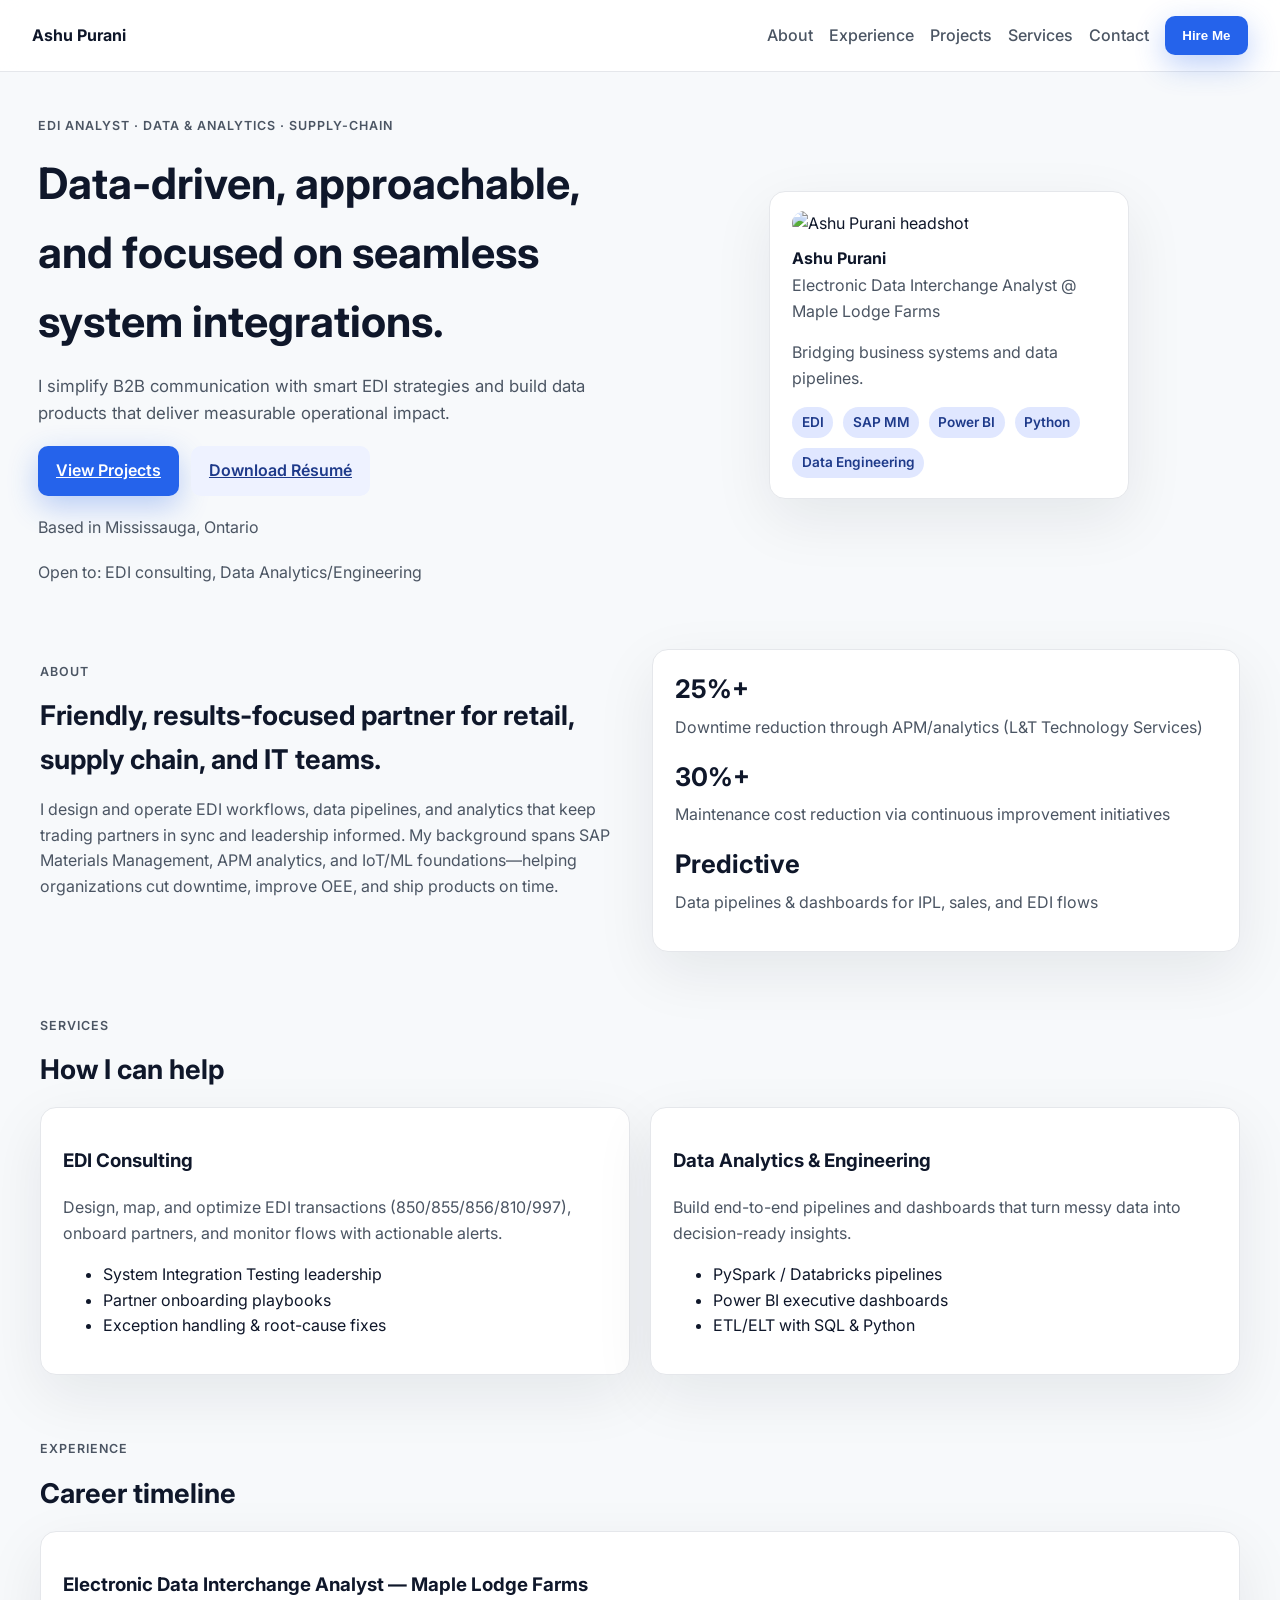
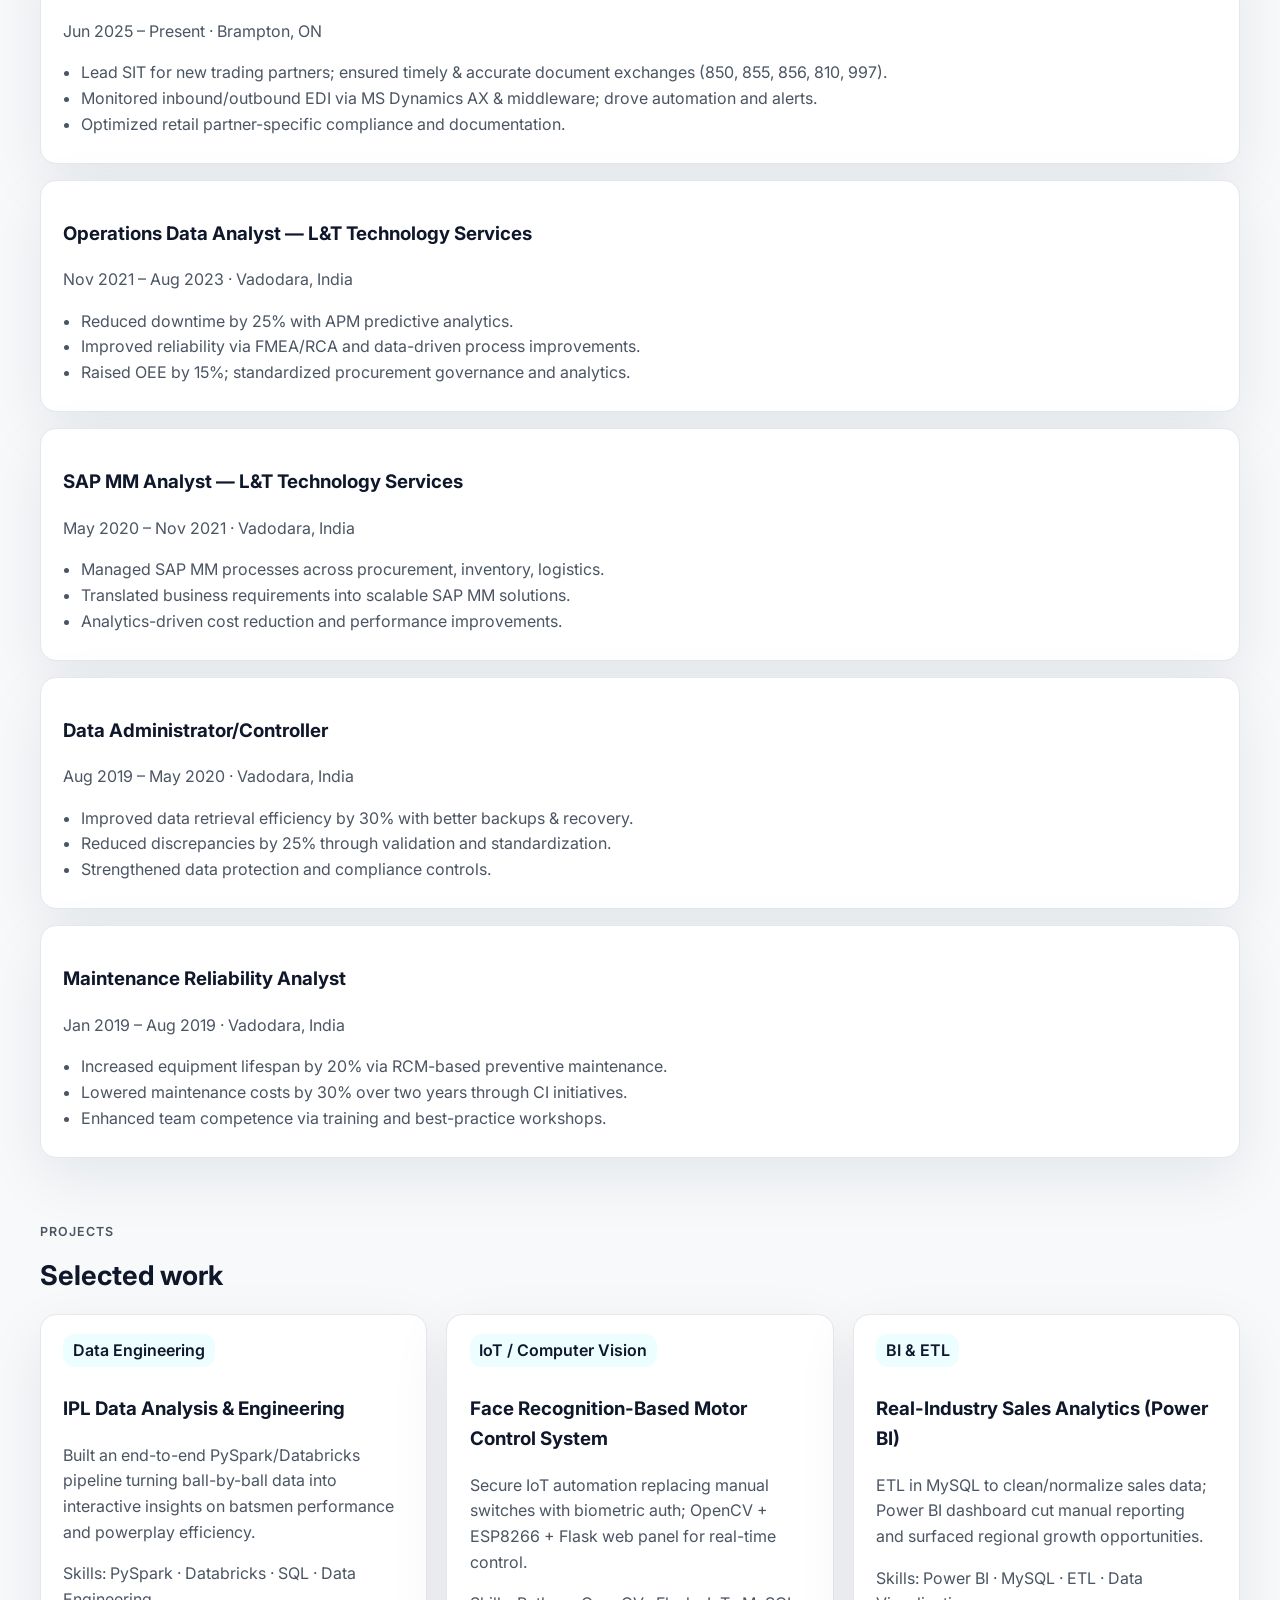
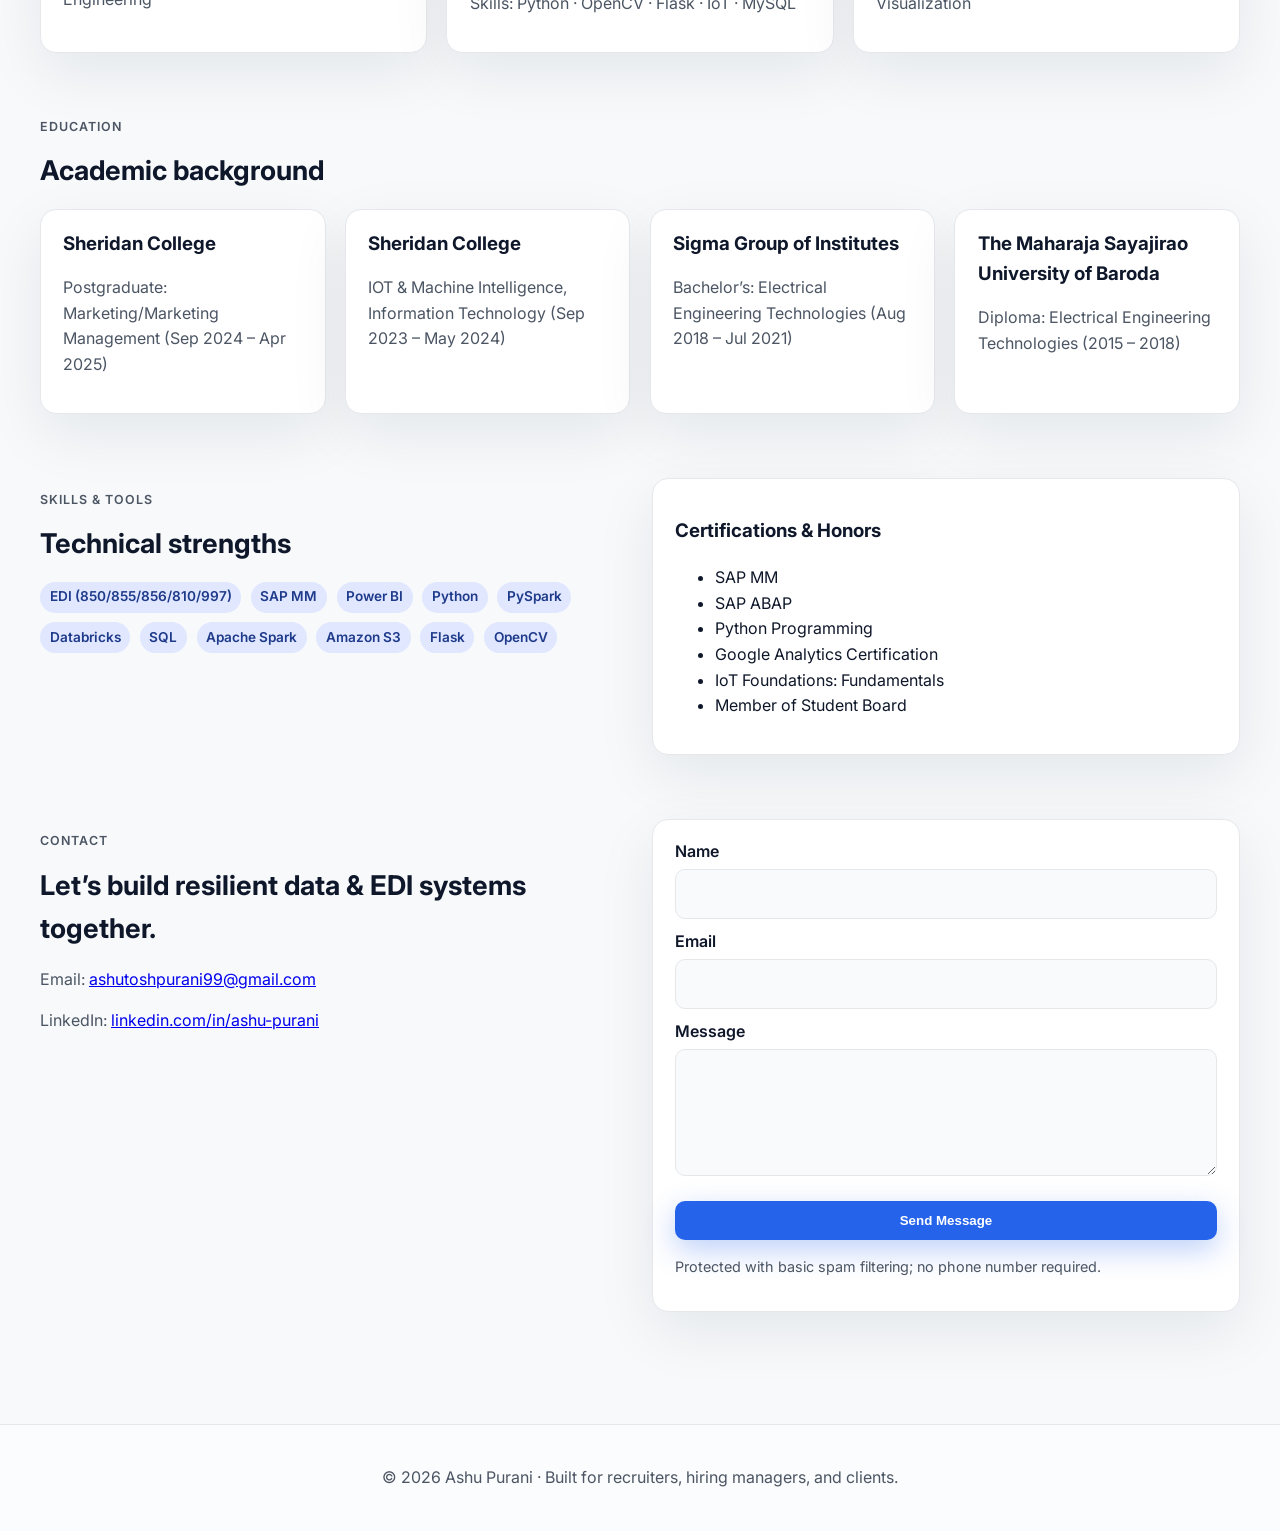
==== index.html @ 0756ccc9 "Add files via upload" ====
<!DOCTYPE html>
<html lang="en">
<head>
  <meta charset="UTF-8" />
  <meta name="viewport" content="width=device-width, initial-scale=1.0" />
  <title>Ashu Purani | EDI & Data Analytics Portfolio</title>
  <link rel="preconnect" href="https://fonts.googleapis.com">
  <link rel="preconnect" href="https://fonts.gstatic.com" crossorigin>
  <link href="https://fonts.googleapis.com/css2?family=Inter:wght@400;500;600;700&display=swap" rel="stylesheet">
  <link rel="stylesheet" href="styles.css" />
</head>
<body>
  <header class="nav">
    <div class="brand">Ashu Purani</div>
    <nav>
      <a href="#about">About</a>
      <a href="#experience">Experience</a>
      <a href="#projects">Projects</a>
      <a href="#services">Services</a>
      <a href="#contact">Contact</a>
      <button class="btn btn-primary" onclick="document.getElementById('contact').scrollIntoView({behavior:'smooth'})">Hire Me</button>
    </nav>
  </header>

  <main>
    <section class="hero">
      <div class="hero__text">
        <p class="eyebrow">EDI Analyst · Data & Analytics · Supply-Chain</p>
        <h1>Data-driven, approachable, and focused on seamless system integrations.</h1>
        <p class="lede">
          I simplify B2B communication with smart EDI strategies and build data products that deliver measurable operational impact.
        </p>
        <div class="cta-group">
          <a class="btn btn-primary" href="#projects">View Projects</a>
          <a class="btn btn-secondary" href="assets/resume.pdf" download>Download Résumé</a>
        </div>
        <div class="meta">
          <span>Based in Mississauga, Ontario</span>
          <span>Open to: EDI consulting, Data Analytics/Engineering</span>
        </div>
      </div>
      <div class="hero__visual">
        <div class="card">
          <img src="assets/headshot.jpg" alt="Ashu Purani headshot" class="headshot">
          <div class="card__body">
            <p class="name">Ashu Purani</p>
            <p class="role">Electronic Data Interchange Analyst @ Maple Lodge Farms</p>
            <p class="tagline">Bridging business systems and data pipelines.</p>
            <div class="chips">
              <span class="chip">EDI</span>
              <span class="chip">SAP MM</span>
              <span class="chip">Power BI</span>
              <span class="chip">Python</span>
              <span class="chip">Data Engineering</span>
            </div>
          </div>
        </div>
      </div>
    </section>

    <section id="about" class="section two-col">
      <div>
        <p class="eyebrow">About</p>
        <h2>Friendly, results-focused partner for retail, supply chain, and IT teams.</h2>
        <p>
          I design and operate EDI workflows, data pipelines, and analytics that keep trading partners in sync and leadership informed.
          My background spans SAP Materials Management, APM analytics, and IoT/ML foundations—helping organizations cut downtime,
          improve OEE, and ship products on time.
        </p>
      </div>
      <div class="card stats">
        <div>
          <h3>25%+</h3>
          <p>Downtime reduction through APM/analytics (L&T Technology Services)</p>
        </div>
        <div>
          <h3>30%+</h3>
          <p>Maintenance cost reduction via continuous improvement initiatives</p>
        </div>
        <div>
          <h3>Predictive</h3>
          <p>Data pipelines & dashboards for IPL, sales, and EDI flows</p>
        </div>
      </div>
    </section>

    <section id="services" class="section">
      <p class="eyebrow">Services</p>
      <h2>How I can help</h2>
      <div class="grid services">
        <div class="card">
          <h3>EDI Consulting</h3>
          <p>Design, map, and optimize EDI transactions (850/855/856/810/997), onboard partners, and monitor flows with actionable alerts.</p>
          <ul>
            <li>System Integration Testing leadership</li>
            <li>Partner onboarding playbooks</li>
            <li>Exception handling & root-cause fixes</li>
          </ul>
        </div>
        <div class="card">
          <h3>Data Analytics & Engineering</h3>
          <p>Build end-to-end pipelines and dashboards that turn messy data into decision-ready insights.</p>
          <ul>
            <li>PySpark / Databricks pipelines</li>
            <li>Power BI executive dashboards</li>
            <li>ETL/ELT with SQL & Python</li>
          </ul>
        </div>
      </div>
    </section>

    <section id="experience" class="section">
      <p class="eyebrow">Experience</p>
      <h2>Career timeline</h2>
      <div class="timeline">
        <article class="card">
          <h3>Electronic Data Interchange Analyst — Maple Lodge Farms</h3>
          <p class="meta">Jun 2025 – Present · Brampton, ON</p>
          <ul>
            <li>Lead SIT for new trading partners; ensured timely & accurate document exchanges (850, 855, 856, 810, 997).</li>
            <li>Monitored inbound/outbound EDI via MS Dynamics AX & middleware; drove automation and alerts.</li>
            <li>Optimized retail partner-specific compliance and documentation.</li>
          </ul>
        </article>
        <article class="card">
          <h3>Operations Data Analyst — L&T Technology Services</h3>
          <p class="meta">Nov 2021 – Aug 2023 · Vadodara, India</p>
          <ul>
            <li>Reduced downtime by 25% with APM predictive analytics.</li>
            <li>Improved reliability via FMEA/RCA and data-driven process improvements.</li>
            <li>Raised OEE by 15%; standardized procurement governance and analytics.</li>
          </ul>
        </article>
        <article class="card">
          <h3>SAP MM Analyst — L&T Technology Services</h3>
          <p class="meta">May 2020 – Nov 2021 · Vadodara, India</p>
          <ul>
            <li>Managed SAP MM processes across procurement, inventory, logistics.</li>
            <li>Translated business requirements into scalable SAP MM solutions.</li>
            <li>Analytics-driven cost reduction and performance improvements.</li>
          </ul>
        </article>
        <article class="card">
          <h3>Data Administrator/Controller</h3>
          <p class="meta">Aug 2019 – May 2020 · Vadodara, India</p>
          <ul>
            <li>Improved data retrieval efficiency by 30% with better backups & recovery.</li>
            <li>Reduced discrepancies by 25% through validation and standardization.</li>
            <li>Strengthened data protection and compliance controls.</li>
          </ul>
        </article>
        <article class="card">
          <h3>Maintenance Reliability Analyst</h3>
          <p class="meta">Jan 2019 – Aug 2019 · Vadodara, India</p>
          <ul>
            <li>Increased equipment lifespan by 20% via RCM-based preventive maintenance.</li>
            <li>Lowered maintenance costs by 30% over two years through CI initiatives.</li>
            <li>Enhanced team competence via training and best-practice workshops.</li>
          </ul>
        </article>
      </div>
    </section>

    <section id="projects" class="section">
      <p class="eyebrow">Projects</p>
      <h2>Selected work</h2>
      <div class="grid projects">
        <article class="card project">
          <div class="pill">Data Engineering</div>
          <h3>IPL Data Analysis & Engineering</h3>
          <p>Built an end-to-end PySpark/Databricks pipeline turning ball-by-ball data into interactive insights on batsmen performance and powerplay efficiency.</p>
          <p class="meta">Skills: PySpark · Databricks · SQL · Data Engineering</p>
        </article>
        <article class="card project">
          <div class="pill">IoT / Computer Vision</div>
          <h3>Face Recognition-Based Motor Control System</h3>
          <p>Secure IoT automation replacing manual switches with biometric auth; OpenCV + ESP8266 + Flask web panel for real-time control.</p>
          <p class="meta">Skills: Python · OpenCV · Flask · IoT · MySQL</p>
        </article>
        <article class="card project">
          <div class="pill">BI & ETL</div>
          <h3>Real-Industry Sales Analytics (Power BI)</h3>
          <p>ETL in MySQL to clean/normalize sales data; Power BI dashboard cut manual reporting and surfaced regional growth opportunities.</p>
          <p class="meta">Skills: Power BI · MySQL · ETL · Data Visualization</p>
        </article>
      </div>
    </section>

    <section id="education" class="section">
      <p class="eyebrow">Education</p>
      <h2>Academic background</h2>
      <div class="grid education">
        <div class="card">
          <h3>Sheridan College</h3>
          <p>Postgraduate: Marketing/Marketing Management (Sep 2024 – Apr 2025)</p>
        </div>
        <div class="card">
          <h3>Sheridan College</h3>
          <p>IOT & Machine Intelligence, Information Technology (Sep 2023 – May 2024)</p>
        </div>
        <div class="card">
          <h3>Sigma Group of Institutes</h3>
          <p>Bachelor’s: Electrical Engineering Technologies (Aug 2018 – Jul 2021)</p>
        </div>
        <div class="card">
          <h3>The Maharaja Sayajirao University of Baroda</h3>
          <p>Diploma: Electrical Engineering Technologies (2015 – 2018)</p>
        </div>
      </div>
    </section>

    <section id="skills" class="section two-col">
      <div>
        <p class="eyebrow">Skills & Tools</p>
        <h2>Technical strengths</h2>
        <div class="chip-list">
          <span class="chip">EDI (850/855/856/810/997)</span>
          <span class="chip">SAP MM</span>
          <span class="chip">Power BI</span>
          <span class="chip">Python</span>
          <span class="chip">PySpark</span>
          <span class="chip">Databricks</span>
          <span class="chip">SQL</span>
          <span class="chip">Apache Spark</span>
          <span class="chip">Amazon S3</span>
          <span class="chip">Flask</span>
          <span class="chip">OpenCV</span>
        </div>
      </div>
      <div class="card">
        <h3>Certifications & Honors</h3>
        <ul class="tight">
          <li>SAP MM</li>
          <li>SAP ABAP</li>
          <li>Python Programming</li>
          <li>Google Analytics Certification</li>
          <li>IoT Foundations: Fundamentals</li>
          <li>Member of Student Board</li>
        </ul>
      </div>
    </section>

    <section id="contact" class="section contact">
      <div>
        <p class="eyebrow">Contact</p>
        <h2>Let’s build resilient data & EDI systems together.</h2>
        <p>Email: <a href="mailto:ashutoshpurani99@gmail.com">ashutoshpurani99@gmail.com</a></p>
        <p>LinkedIn: <a href="https://www.linkedin.com/in/ashu-purani" target="_blank" rel="noreferrer">linkedin.com/in/ashu-purani</a></p>
      </div>
      <form action="https://formspree.io/f/mwkgbbll" method="POST" class="card form">
        <label>Name<input type="text" name="name" required></label>
        <label>Email<input type="email" name="email" required></label>
        <label>Message<textarea name="message" rows="4" required></textarea></label>
        <button type="submit" class="btn btn-primary">Send Message</button>
        <p class="small">Protected with basic spam filtering; no phone number required.</p>
      </form>
    </section>
  </main>

  <footer class="footer">
    <p>© <span id="year"></span> Ashu Purani · Built for recruiters, hiring managers, and clients.</p>
  </footer>

  <script src="script.js"></script>
</body>
</html>
---- styles.css ----
:root {
  --bg: #f7f9fb;
  --surface: #ffffff;
  --text: #0f172a;
  --muted: #4b5563;
  --primary: #2563eb;
  --primary-soft: #e0e7ff;
  --border: #e5e7eb;
  --shadow: 0 20px 60px rgba(15, 23, 42, 0.08);
}

* { box-sizing: border-box; }
body {
  margin: 0;
  font-family: 'Inter', system-ui, -apple-system, sans-serif;
  color: var(--text);
  background: var(--bg);
  line-height: 1.6;
}

.nav {
  position: sticky; top: 0; z-index: 10;
  display: flex; justify-content: space-between; align-items: center;
  padding: 1rem 2rem; background: rgba(255,255,255,0.9);
  backdrop-filter: blur(12px); border-bottom: 1px solid var(--border);
}
.nav nav { display: flex; align-items: center; gap: 1rem; }
.nav a { text-decoration: none; color: var(--muted); font-weight: 500; }
.brand { font-weight: 700; }

main { padding: 2rem clamp(1rem, 3vw, 3rem) 3rem; }

.section { margin: 4rem auto; max-width: 1200px; }
.hero { display: grid; gap: 2rem; grid-template-columns: repeat(auto-fit, minmax(300px, 1fr)); align-items: center; }
.hero__text h1 { font-size: clamp(1.8rem, 4vw, 2.7rem); margin: 0.3rem 0 1rem; }
.lede { max-width: 680px; font-size: 1.05rem; color: var(--muted); }
.eyebrow { text-transform: uppercase; letter-spacing: 0.08em; font-size: 0.78rem; color: var(--muted); font-weight: 600; }
.meta { display: flex; gap: 1.2rem; flex-wrap: wrap; color: var(--muted); }
.cta-group { display: flex; gap: 0.8rem; margin: 1.2rem 0; flex-wrap: wrap; }

.hero__visual .card { max-width: 360px; margin: 0 auto; }

.section h2 { margin: 0.2rem 0 1rem; font-size: 1.7rem; }
.section p { color: var(--muted); }

.two-col { display: grid; gap: 1.5rem; grid-template-columns: repeat(auto-fit, minmax(280px, 1fr)); align-items: start; }

.grid { display: grid; gap: 1.2rem; grid-template-columns: repeat(auto-fit, minmax(260px, 1fr)); }

.card {
  background: var(--surface);
  border: 1px solid var(--border);
  border-radius: 16px;
  padding: 1.2rem 1.4rem;
  box-shadow: var(--shadow);
}

.card.stats h3 { margin: 0; font-size: 1.6rem; }
.card.stats p { margin-top: 0.3rem; }

.card__body { margin-top: 0.6rem; }
.headshot { width: 100%; border-radius: 14px; object-fit: cover; }
.name { font-weight: 700; margin: 0.4rem 0 0; }
.role { margin: 0.1rem 0; color: var(--muted); }
.tagline { color: var(--muted); }

.chips, .chip-list { display: flex; flex-wrap: wrap; gap: 0.6rem; margin-top: 0.6rem; }
.chip {
  background: var(--primary-soft);
  color: #1e3a8a;
  padding: 0.28rem 0.6rem;
  border-radius: 999px;
  font-size: 0.85rem;
  font-weight: 600;
}

.btn {
  border: none;
  border-radius: 10px;
  padding: 0.75rem 1.1rem;
  font-weight: 600;
  cursor: pointer;
  transition: transform 0.12s ease, box-shadow 0.12s ease;
}
.btn:hover { transform: translateY(-1px); }
.btn-primary { background: var(--primary); color: #fff; box-shadow: 0 10px 30px rgba(37,99,235,0.3); }
.btn-secondary { background: #eef2ff; color: #1e3a8a; }

.timeline { display: grid; gap: 1rem; }
.timeline .card ul { padding-left: 1.1rem; margin: 0.6rem 0 0.4rem; color: var(--muted); }

.projects .project .pill,
.services .pill {
  display: inline-block;
  background: #ecfeff;
  color: #0f172a;
  padding: 0.25rem 0.6rem;
  border-radius: 12px;
  font-weight: 600;
  margin-bottom: 0.5rem;
}

.education .card h3 { margin: 0 0 0.2rem; }

.contact { display: grid; gap: 1.5rem; grid-template-columns: repeat(auto-fit, minmax(280px, 1fr)); align-items: start; }
.form label { display: block; font-weight: 600; color: var(--text); margin-bottom: 0.6rem; }
.form input, .form textarea {
  width: 100%; padding: 0.7rem 0.8rem; margin-top: 0.3rem;
  border: 1px solid var(--border); border-radius: 10px; font: inherit; background: #f8fafc;
}
.form button { width: 100%; margin-top: 0.5rem; }
.small { color: var(--muted); font-size: 0.9rem; }

.footer {
  text-align: center; padding: 1.5rem; color: var(--muted);
  border-top: 1px solid var(--border); background: rgba(255,255,255,0.6);
}

@media (max-width: 720px) {
  .nav { flex-wrap: wrap; gap: 0.6rem; }
  .nav nav { width: 100%; justify-content: space-between; flex-wrap: wrap; }
}
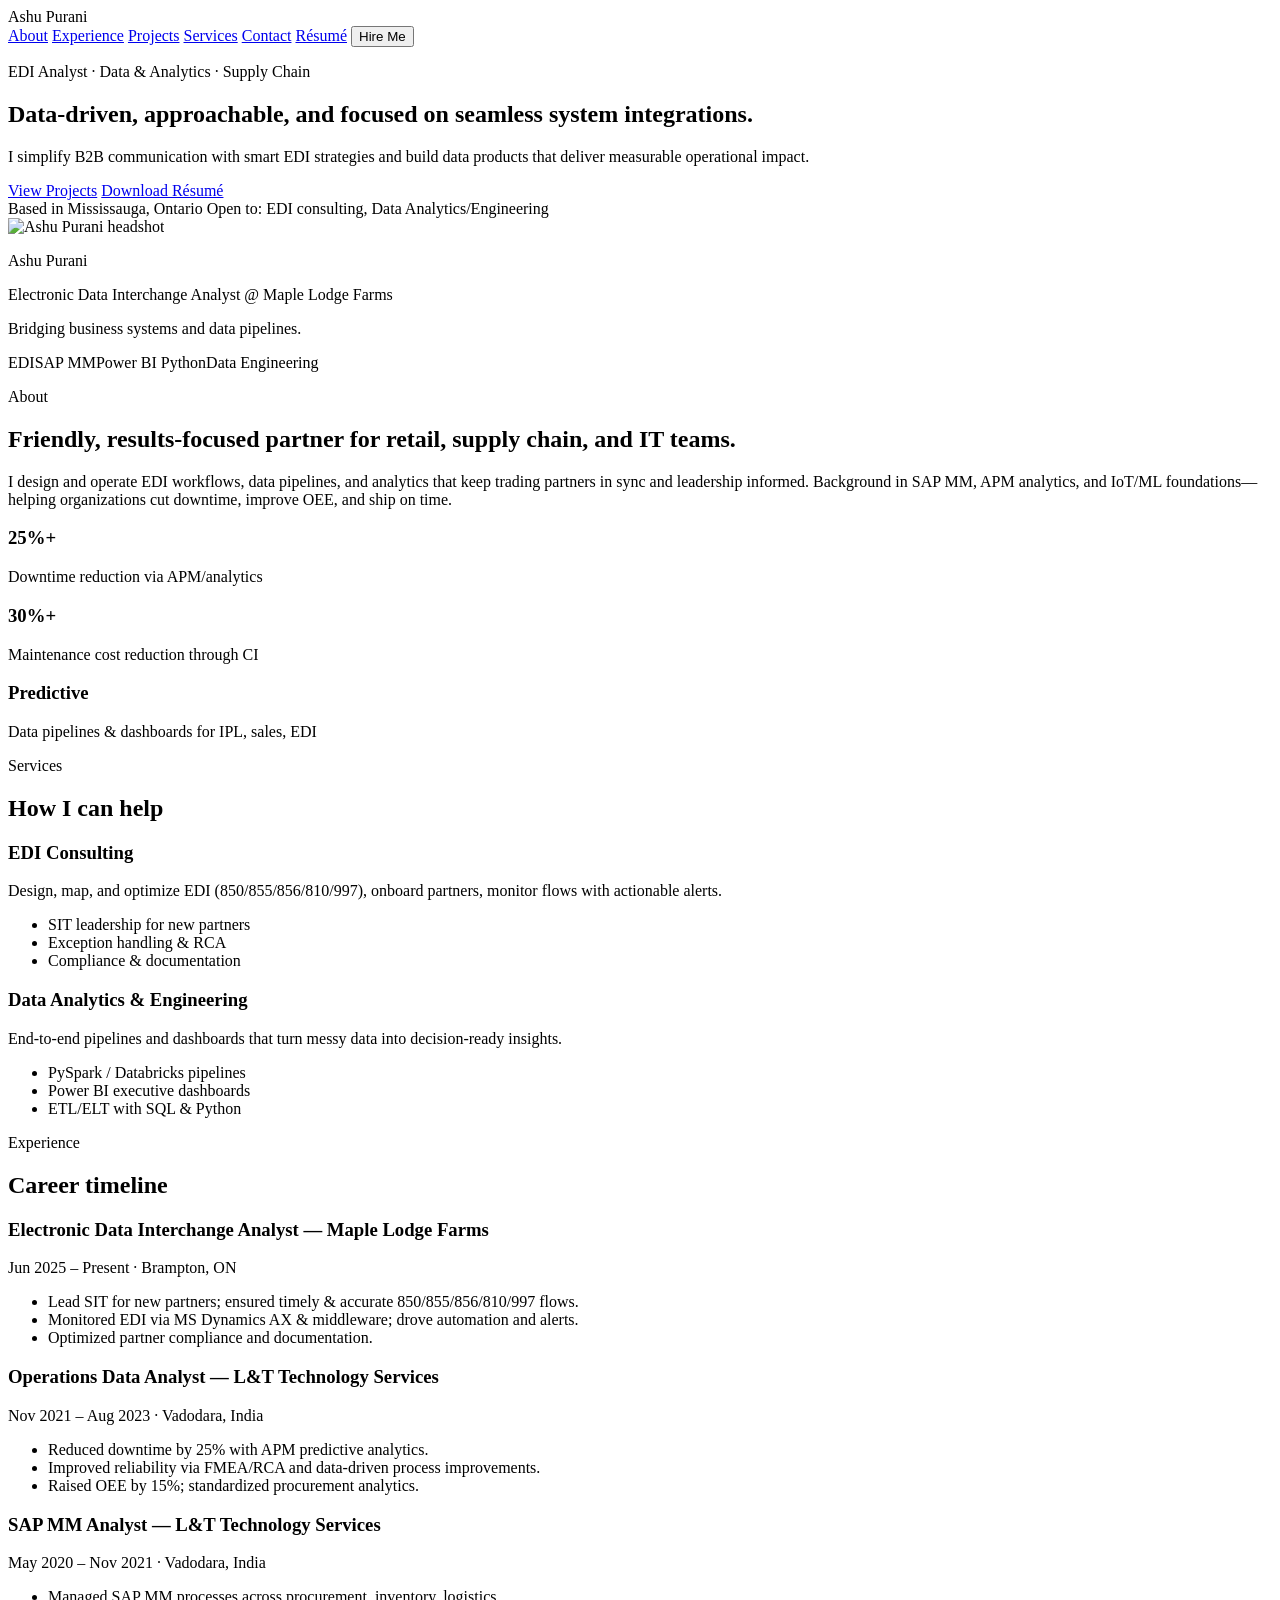
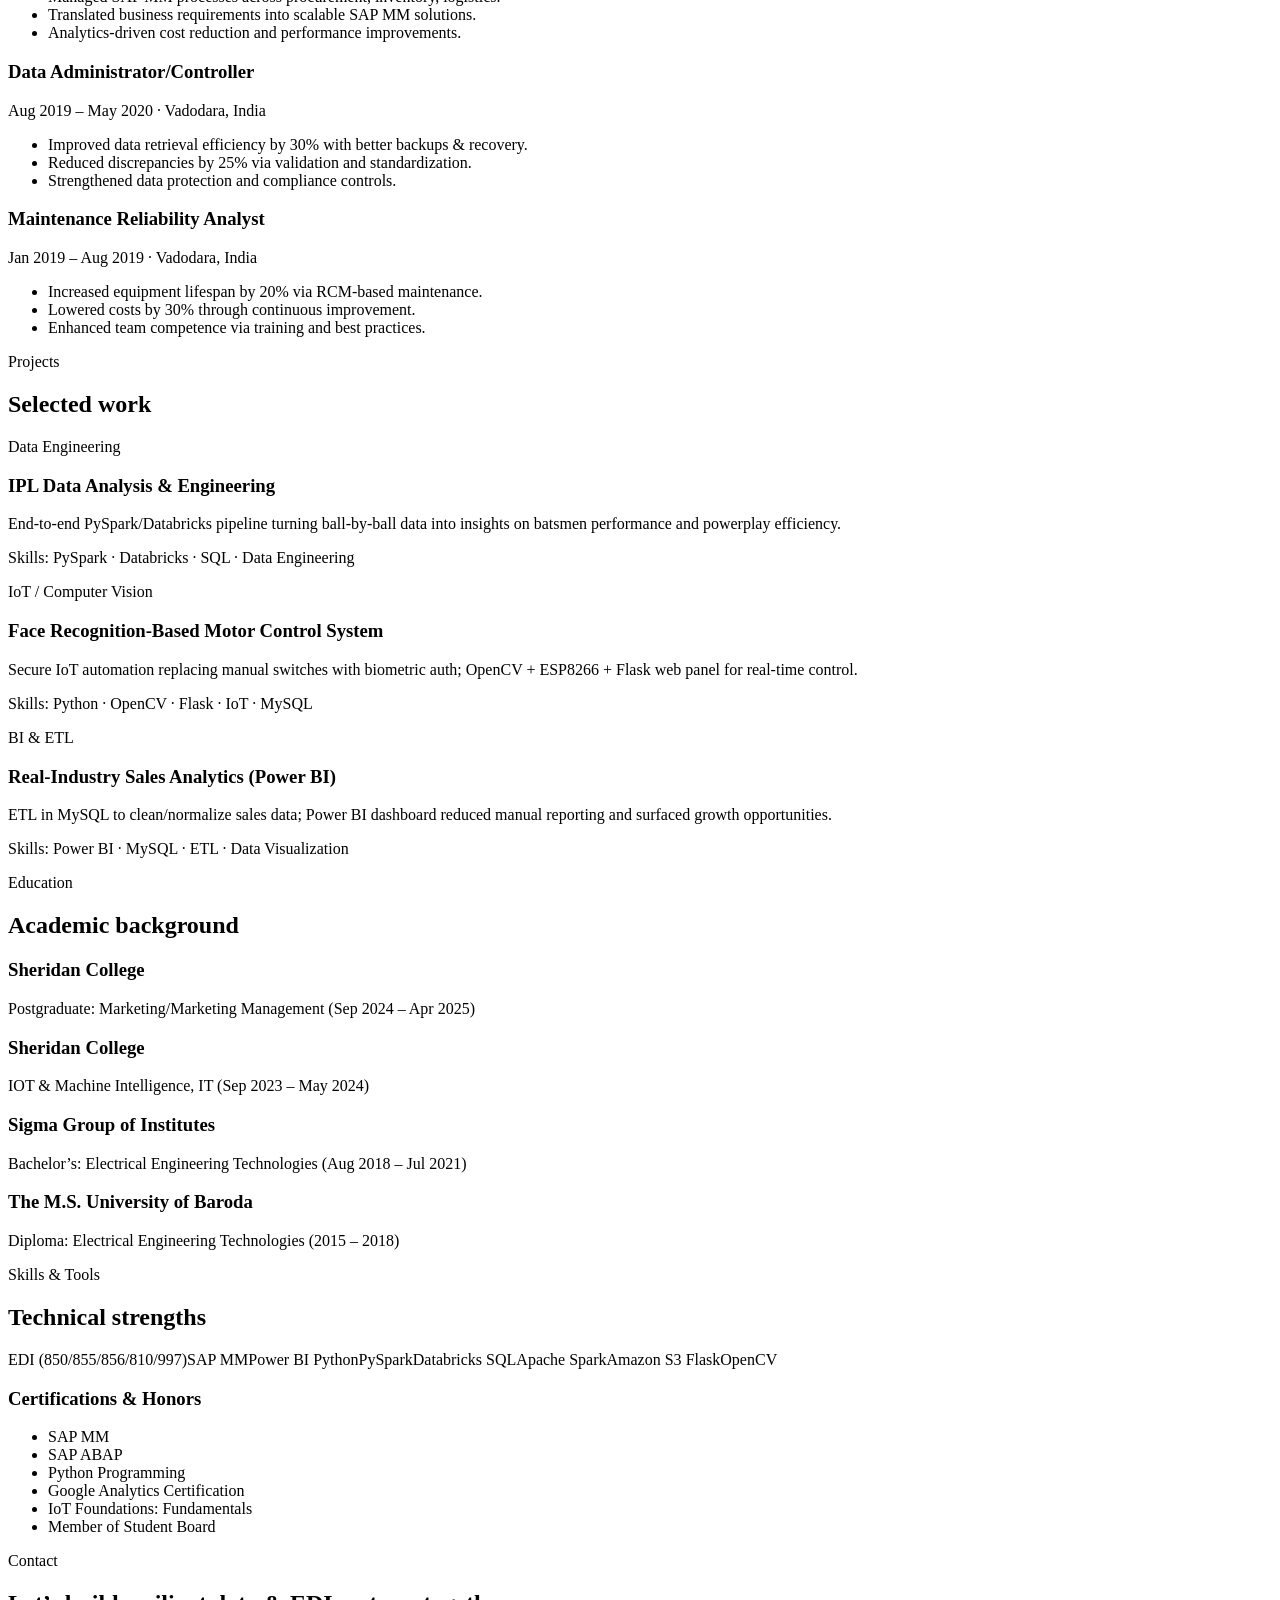
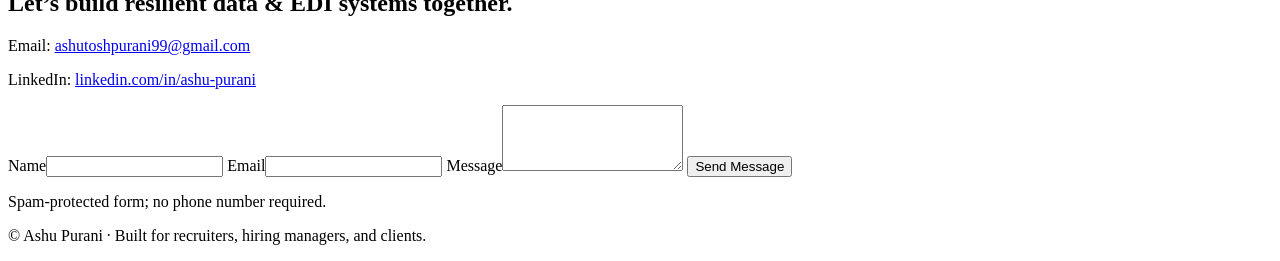
==== commit d03985b7: "Rename index_Version2.html to index.html" ====
--- a/index.html
+++ b/index.html
@@ -6,7 +6,7 @@
   <title>Ashu Purani | EDI & Data Analytics Portfolio</title>
   <link rel="preconnect" href="https://fonts.googleapis.com">
   <link rel="preconnect" href="https://fonts.gstatic.com" crossorigin>
-  <link href="https://fonts.googleapis.com/css2?family=Inter:wght@400;500;600;700&display=swap" rel="stylesheet">
+  <link href="https://fonts.googleapis.com/css2?family=Inter:wght@400;500;600;700&family=Space+Grotesk:wght@500;600&display=swap" rel="stylesheet">
   <link rel="stylesheet" href="styles.css" />
 </head>
 <body>
@@ -18,40 +18,41 @@
       <a href="#projects">Projects</a>
       <a href="#services">Services</a>
       <a href="#contact">Contact</a>
-      <button class="btn btn-primary" onclick="document.getElementById('contact').scrollIntoView({behavior:'smooth'})">Hire Me</button>
+      <a class="btn btn-ghost" href="assets/resume.pdf" download>Résumé</a>
+      <button class="btn btn-primary" onclick="scrollToContact()">Hire Me</button>
     </nav>
   </header>
 
   <main>
     <section class="hero">
-      <div class="hero__text">
-        <p class="eyebrow">EDI Analyst · Data & Analytics · Supply-Chain</p>
-        <h1>Data-driven, approachable, and focused on seamless system integrations.</h1>
-        <p class="lede">
-          I simplify B2B communication with smart EDI strategies and build data products that deliver measurable operational impact.
-        </p>
-        <div class="cta-group">
-          <a class="btn btn-primary" href="#projects">View Projects</a>
-          <a class="btn btn-secondary" href="assets/resume.pdf" download>Download Résumé</a>
-        </div>
-        <div class="meta">
-          <span>Based in Mississauga, Ontario</span>
-          <span>Open to: EDI consulting, Data Analytics/Engineering</span>
-        </div>
-      </div>
-      <div class="hero__visual">
-        <div class="card">
-          <img src="assets/headshot.jpg" alt="Ashu Purani headshot" class="headshot">
-          <div class="card__body">
-            <p class="name">Ashu Purani</p>
-            <p class="role">Electronic Data Interchange Analyst @ Maple Lodge Farms</p>
-            <p class="tagline">Bridging business systems and data pipelines.</p>
-            <div class="chips">
-              <span class="chip">EDI</span>
-              <span class="chip">SAP MM</span>
-              <span class="chip">Power BI</span>
-              <span class="chip">Python</span>
-              <span class="chip">Data Engineering</span>
+      <div class="hero__bg"></div>
+      <div class="hero__content">
+        <div class="hero__left">
+          <p class="eyebrow">EDI Analyst · Data & Analytics · Supply Chain</p>
+          <h1>Data-driven, approachable, and focused on seamless system integrations.</h1>
+          <p class="lede">I simplify B2B communication with smart EDI strategies and build data products that deliver measurable operational impact.</p>
+          <div class="cta-group">
+            <a class="btn btn-primary" href="#projects">View Projects</a>
+            <a class="btn btn-secondary" href="assets/resume.pdf" download>Download Résumé</a>
+          </div>
+          <div class="meta">
+            <span>Based in Mississauga, Ontario</span>
+            <span>Open to: EDI consulting, Data Analytics/Engineering</span>
+          </div>
+        </div>
+        <div class="hero__right">
+          <div class="profile-card">
+            <div class="avatar-frame">
+              <img src="assets/headshot.jpg" alt="Ashu Purani headshot" loading="lazy" />
+            </div>
+            <div>
+              <p class="name">Ashu Purani</p>
+              <p class="role">Electronic Data Interchange Analyst @ Maple Lodge Farms</p>
+              <p class="tagline">Bridging business systems and data pipelines.</p>
+              <div class="chips">
+                <span class="chip">EDI</span><span class="chip">SAP MM</span><span class="chip">Power BI</span>
+                <span class="chip">Python</span><span class="chip">Data Engineering</span>
+              </div>
             </div>
           </div>
         </div>
@@ -62,25 +63,12 @@
       <div>
         <p class="eyebrow">About</p>
         <h2>Friendly, results-focused partner for retail, supply chain, and IT teams.</h2>
-        <p>
-          I design and operate EDI workflows, data pipelines, and analytics that keep trading partners in sync and leadership informed.
-          My background spans SAP Materials Management, APM analytics, and IoT/ML foundations—helping organizations cut downtime,
-          improve OEE, and ship products on time.
-        </p>
+        <p>I design and operate EDI workflows, data pipelines, and analytics that keep trading partners in sync and leadership informed. Background in SAP MM, APM analytics, and IoT/ML foundations—helping organizations cut downtime, improve OEE, and ship on time.</p>
       </div>
       <div class="card stats">
-        <div>
-          <h3>25%+</h3>
-          <p>Downtime reduction through APM/analytics (L&T Technology Services)</p>
-        </div>
-        <div>
-          <h3>30%+</h3>
-          <p>Maintenance cost reduction via continuous improvement initiatives</p>
-        </div>
-        <div>
-          <h3>Predictive</h3>
-          <p>Data pipelines & dashboards for IPL, sales, and EDI flows</p>
-        </div>
+        <div><h3>25%+</h3><p>Downtime reduction via APM/analytics</p></div>
+        <div><h3>30%+</h3><p>Maintenance cost reduction through CI</p></div>
+        <div><h3>Predictive</h3><p>Data pipelines & dashboards for IPL, sales, EDI</p></div>
       </div>
     </section>
 
@@ -90,16 +78,16 @@
       <div class="grid services">
         <div class="card">
           <h3>EDI Consulting</h3>
-          <p>Design, map, and optimize EDI transactions (850/855/856/810/997), onboard partners, and monitor flows with actionable alerts.</p>
-          <ul>
-            <li>System Integration Testing leadership</li>
-            <li>Partner onboarding playbooks</li>
-            <li>Exception handling & root-cause fixes</li>
+          <p>Design, map, and optimize EDI (850/855/856/810/997), onboard partners, monitor flows with actionable alerts.</p>
+          <ul>
+            <li>SIT leadership for new partners</li>
+            <li>Exception handling & RCA</li>
+            <li>Compliance & documentation</li>
           </ul>
         </div>
         <div class="card">
           <h3>Data Analytics & Engineering</h3>
-          <p>Build end-to-end pipelines and dashboards that turn messy data into decision-ready insights.</p>
+          <p>End-to-end pipelines and dashboards that turn messy data into decision-ready insights.</p>
           <ul>
             <li>PySpark / Databricks pipelines</li>
             <li>Power BI executive dashboards</li>
@@ -117,9 +105,9 @@
           <h3>Electronic Data Interchange Analyst — Maple Lodge Farms</h3>
           <p class="meta">Jun 2025 – Present · Brampton, ON</p>
           <ul>
-            <li>Lead SIT for new trading partners; ensured timely & accurate document exchanges (850, 855, 856, 810, 997).</li>
-            <li>Monitored inbound/outbound EDI via MS Dynamics AX & middleware; drove automation and alerts.</li>
-            <li>Optimized retail partner-specific compliance and documentation.</li>
+            <li>Lead SIT for new partners; ensured timely & accurate 850/855/856/810/997 flows.</li>
+            <li>Monitored EDI via MS Dynamics AX & middleware; drove automation and alerts.</li>
+            <li>Optimized partner compliance and documentation.</li>
           </ul>
         </article>
         <article class="card">
@@ -128,7 +116,7 @@
           <ul>
             <li>Reduced downtime by 25% with APM predictive analytics.</li>
             <li>Improved reliability via FMEA/RCA and data-driven process improvements.</li>
-            <li>Raised OEE by 15%; standardized procurement governance and analytics.</li>
+            <li>Raised OEE by 15%; standardized procurement analytics.</li>
           </ul>
         </article>
         <article class="card">
@@ -145,7 +133,7 @@
           <p class="meta">Aug 2019 – May 2020 · Vadodara, India</p>
           <ul>
             <li>Improved data retrieval efficiency by 30% with better backups & recovery.</li>
-            <li>Reduced discrepancies by 25% through validation and standardization.</li>
+            <li>Reduced discrepancies by 25% via validation and standardization.</li>
             <li>Strengthened data protection and compliance controls.</li>
           </ul>
         </article>
@@ -153,9 +141,9 @@
           <h3>Maintenance Reliability Analyst</h3>
           <p class="meta">Jan 2019 – Aug 2019 · Vadodara, India</p>
           <ul>
-            <li>Increased equipment lifespan by 20% via RCM-based preventive maintenance.</li>
-            <li>Lowered maintenance costs by 30% over two years through CI initiatives.</li>
-            <li>Enhanced team competence via training and best-practice workshops.</li>
+            <li>Increased equipment lifespan by 20% via RCM-based maintenance.</li>
+            <li>Lowered costs by 30% through continuous improvement.</li>
+            <li>Enhanced team competence via training and best practices.</li>
           </ul>
         </article>
       </div>
@@ -168,7 +156,7 @@
         <article class="card project">
           <div class="pill">Data Engineering</div>
           <h3>IPL Data Analysis & Engineering</h3>
-          <p>Built an end-to-end PySpark/Databricks pipeline turning ball-by-ball data into interactive insights on batsmen performance and powerplay efficiency.</p>
+          <p>End-to-end PySpark/Databricks pipeline turning ball-by-ball data into insights on batsmen performance and powerplay efficiency.</p>
           <p class="meta">Skills: PySpark · Databricks · SQL · Data Engineering</p>
         </article>
         <article class="card project">
@@ -180,7 +168,7 @@
         <article class="card project">
           <div class="pill">BI & ETL</div>
           <h3>Real-Industry Sales Analytics (Power BI)</h3>
-          <p>ETL in MySQL to clean/normalize sales data; Power BI dashboard cut manual reporting and surfaced regional growth opportunities.</p>
+          <p>ETL in MySQL to clean/normalize sales data; Power BI dashboard reduced manual reporting and surfaced growth opportunities.</p>
           <p class="meta">Skills: Power BI · MySQL · ETL · Data Visualization</p>
         </article>
       </div>
@@ -190,22 +178,10 @@
       <p class="eyebrow">Education</p>
       <h2>Academic background</h2>
       <div class="grid education">
-        <div class="card">
-          <h3>Sheridan College</h3>
-          <p>Postgraduate: Marketing/Marketing Management (Sep 2024 – Apr 2025)</p>
-        </div>
-        <div class="card">
-          <h3>Sheridan College</h3>
-          <p>IOT & Machine Intelligence, Information Technology (Sep 2023 – May 2024)</p>
-        </div>
-        <div class="card">
-          <h3>Sigma Group of Institutes</h3>
-          <p>Bachelor’s: Electrical Engineering Technologies (Aug 2018 – Jul 2021)</p>
-        </div>
-        <div class="card">
-          <h3>The Maharaja Sayajirao University of Baroda</h3>
-          <p>Diploma: Electrical Engineering Technologies (2015 – 2018)</p>
-        </div>
+        <div class="card"><h3>Sheridan College</h3><p>Postgraduate: Marketing/Marketing Management (Sep 2024 – Apr 2025)</p></div>
+        <div class="card"><h3>Sheridan College</h3><p>IOT & Machine Intelligence, IT (Sep 2023 – May 2024)</p></div>
+        <div class="card"><h3>Sigma Group of Institutes</h3><p>Bachelor’s: Electrical Engineering Technologies (Aug 2018 – Jul 2021)</p></div>
+        <div class="card"><h3>The M.S. University of Baroda</h3><p>Diploma: Electrical Engineering Technologies (2015 – 2018)</p></div>
       </div>
     </section>
 
@@ -214,27 +190,17 @@
         <p class="eyebrow">Skills & Tools</p>
         <h2>Technical strengths</h2>
         <div class="chip-list">
-          <span class="chip">EDI (850/855/856/810/997)</span>
-          <span class="chip">SAP MM</span>
-          <span class="chip">Power BI</span>
-          <span class="chip">Python</span>
-          <span class="chip">PySpark</span>
-          <span class="chip">Databricks</span>
-          <span class="chip">SQL</span>
-          <span class="chip">Apache Spark</span>
-          <span class="chip">Amazon S3</span>
-          <span class="chip">Flask</span>
-          <span class="chip">OpenCV</span>
+          <span class="chip">EDI (850/855/856/810/997)</span><span class="chip">SAP MM</span><span class="chip">Power BI</span>
+          <span class="chip">Python</span><span class="chip">PySpark</span><span class="chip">Databricks</span>
+          <span class="chip">SQL</span><span class="chip">Apache Spark</span><span class="chip">Amazon S3</span>
+          <span class="chip">Flask</span><span class="chip">OpenCV</span>
         </div>
       </div>
       <div class="card">
         <h3>Certifications & Honors</h3>
         <ul class="tight">
-          <li>SAP MM</li>
-          <li>SAP ABAP</li>
-          <li>Python Programming</li>
-          <li>Google Analytics Certification</li>
-          <li>IoT Foundations: Fundamentals</li>
+          <li>SAP MM</li><li>SAP ABAP</li><li>Python Programming</li>
+          <li>Google Analytics Certification</li><li>IoT Foundations: Fundamentals</li>
           <li>Member of Student Board</li>
         </ul>
       </div>
@@ -252,7 +218,7 @@
         <label>Email<input type="email" name="email" required></label>
         <label>Message<textarea name="message" rows="4" required></textarea></label>
         <button type="submit" class="btn btn-primary">Send Message</button>
-        <p class="small">Protected with basic spam filtering; no phone number required.</p>
+        <p class="small">Spam-protected form; no phone number required.</p>
       </form>
     </section>
   </main>
@@ -263,4 +229,4 @@
 
   <script src="script.js"></script>
 </body>
-</html>+</html>
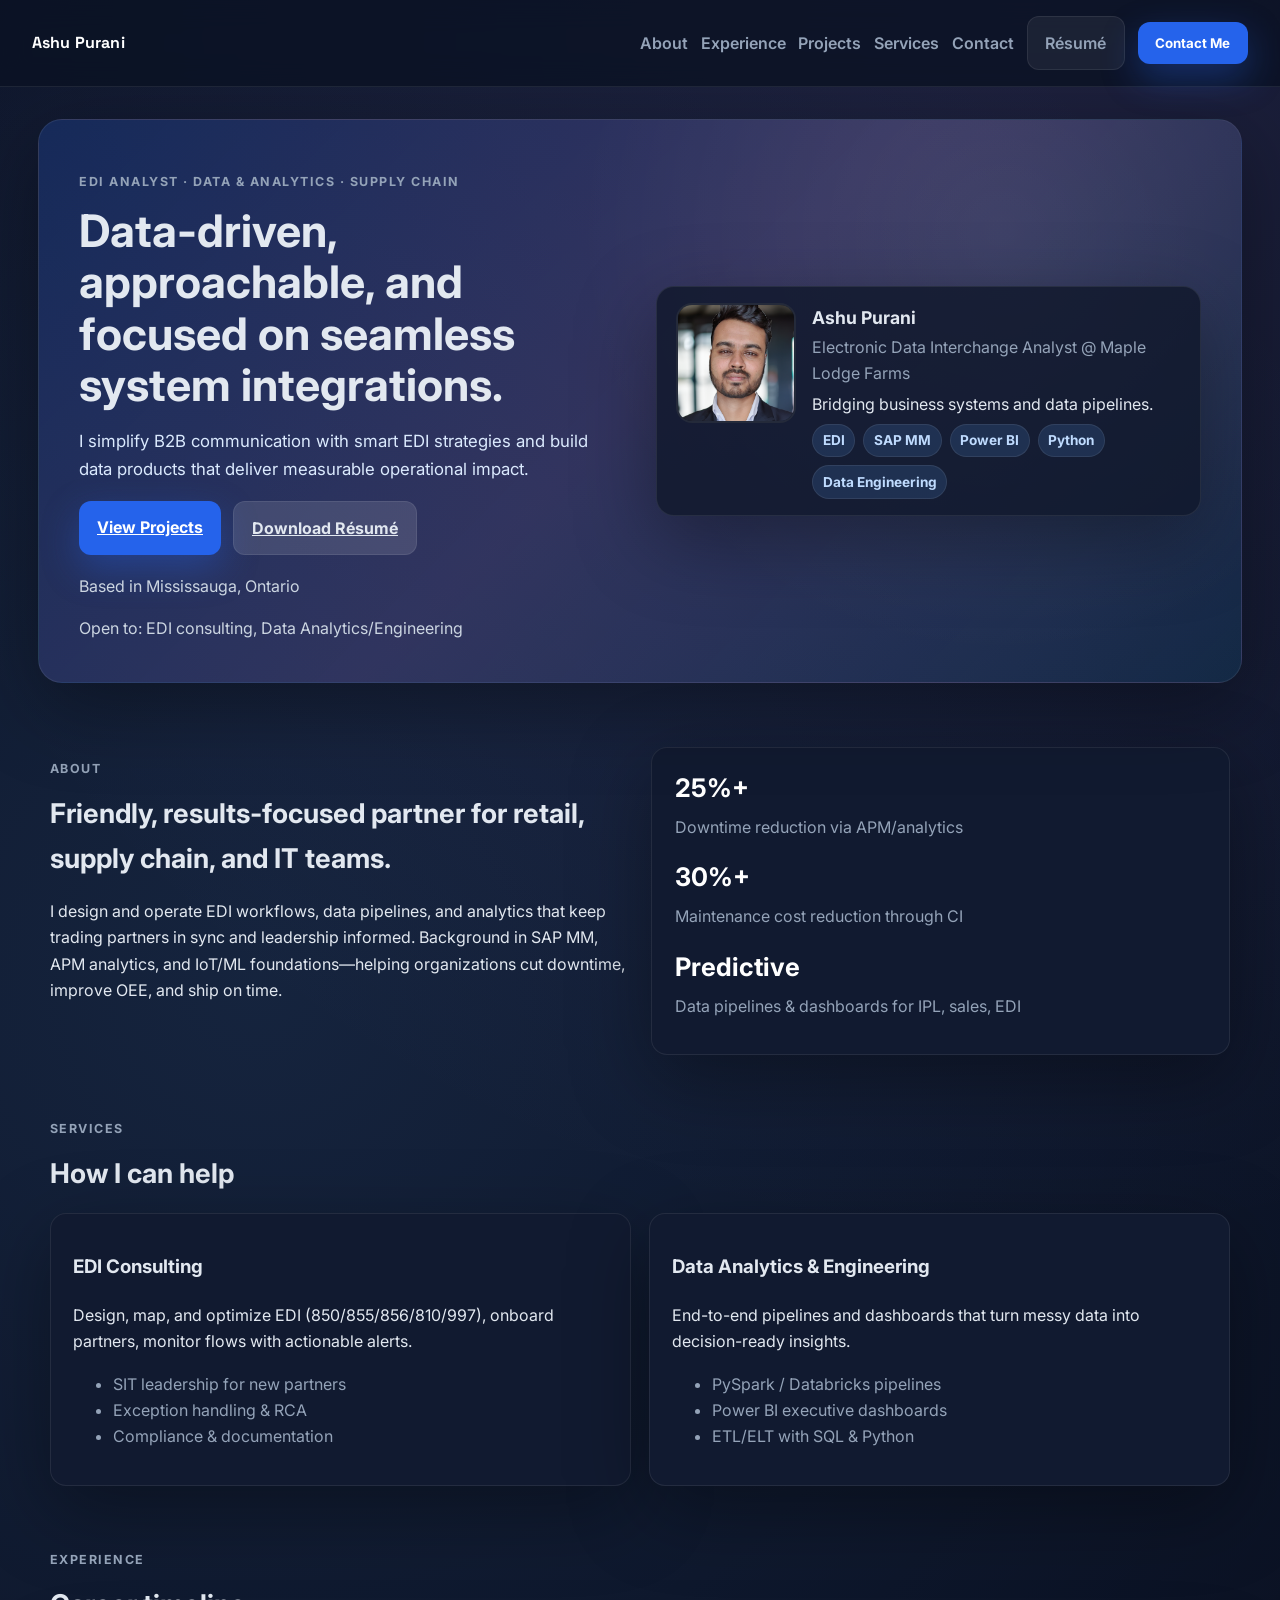
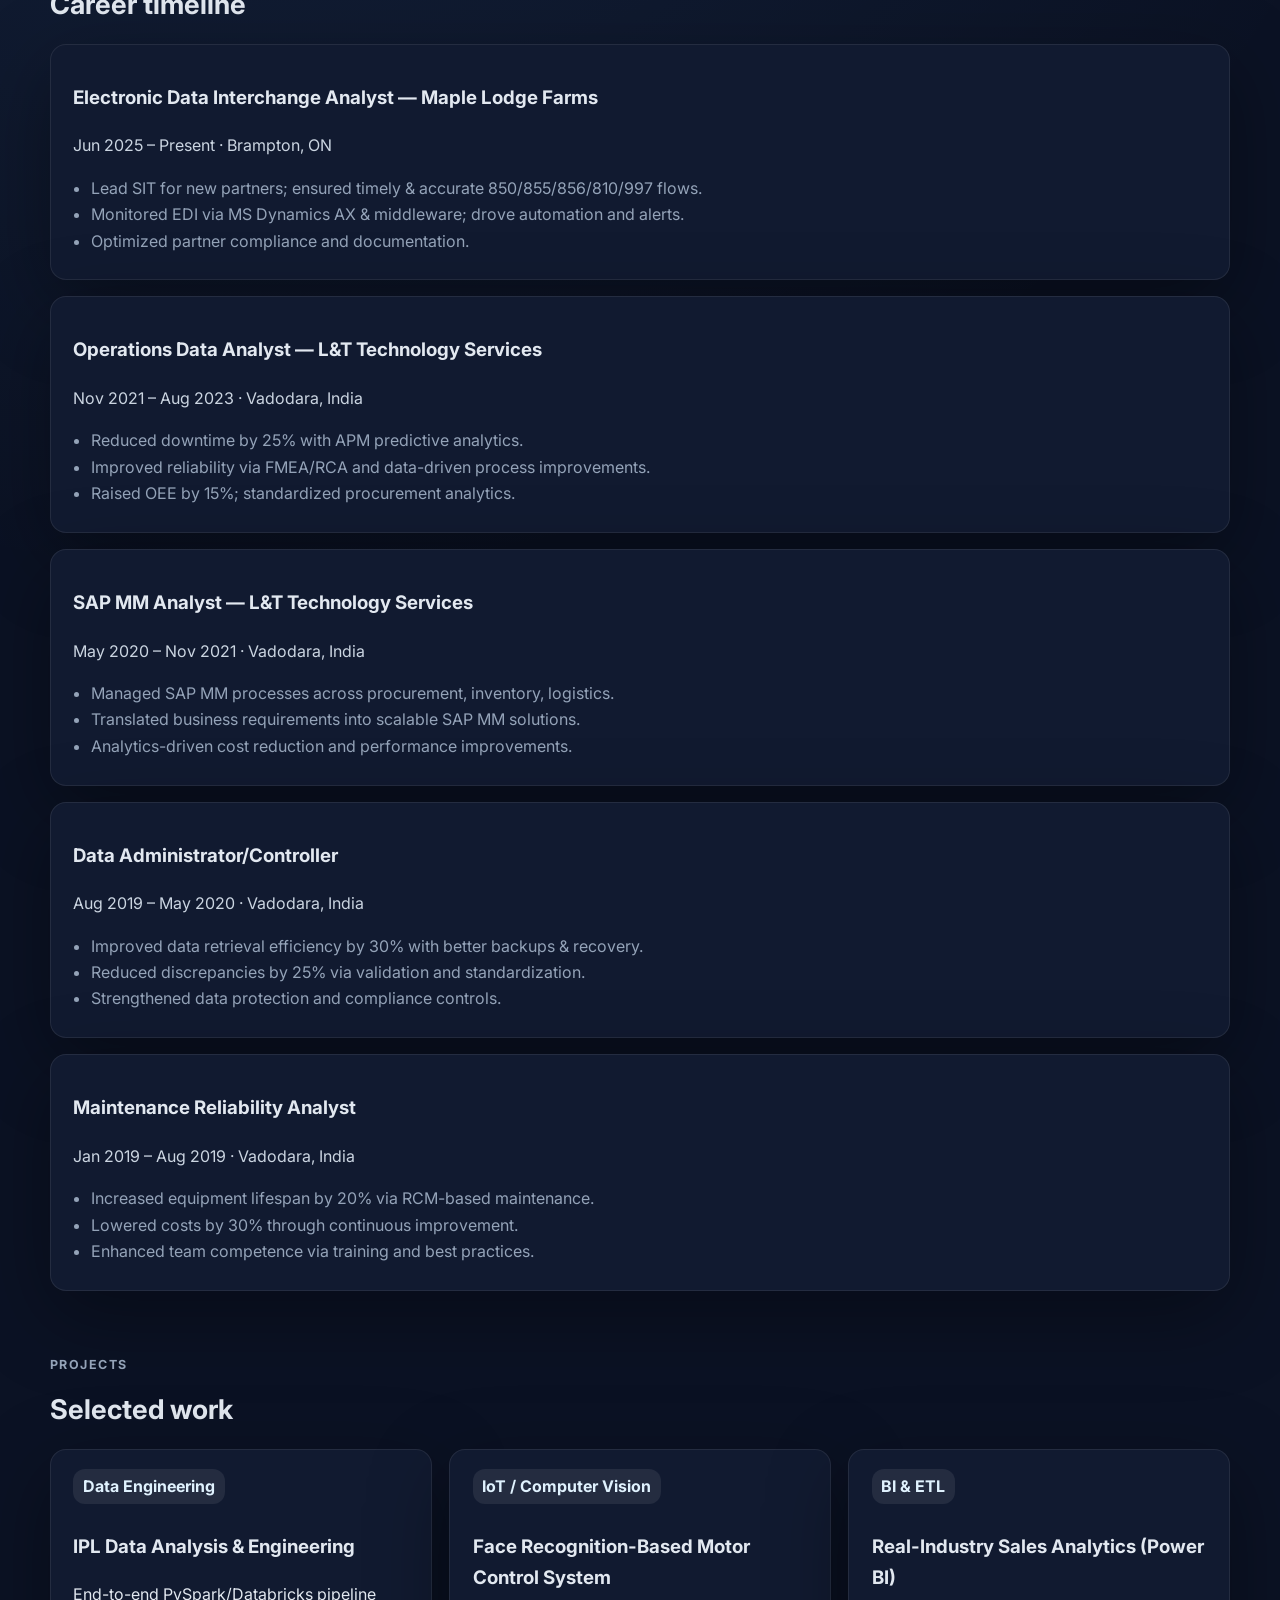
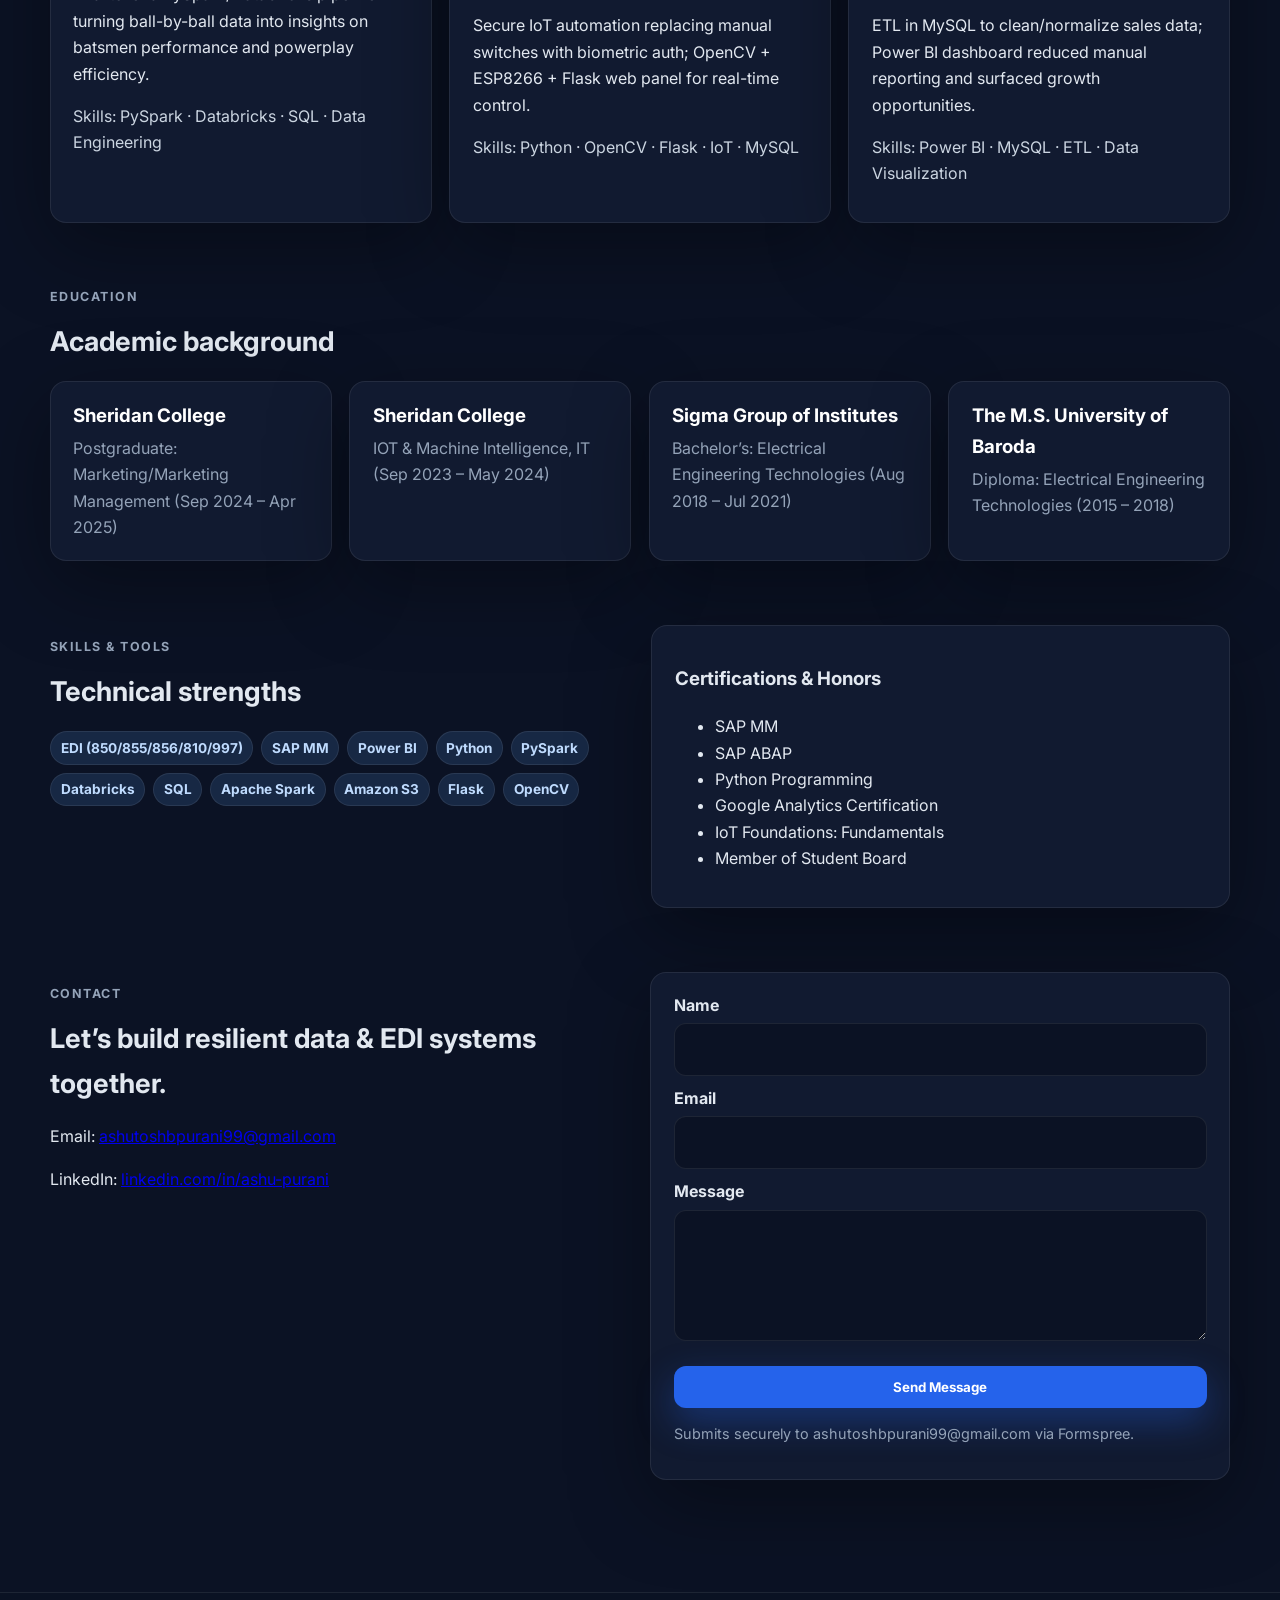
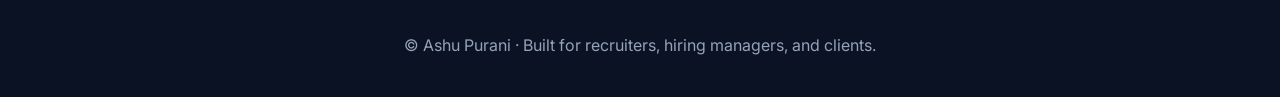
==== commit 2b0753fd: "Rename assets/index.html to index.html" ====
--- a/index.html
+++ b/index.html
@@ -7,6 +7,8 @@
   <link rel="preconnect" href="https://fonts.googleapis.com">
   <link rel="preconnect" href="https://fonts.gstatic.com" crossorigin>
   <link href="https://fonts.googleapis.com/css2?family=Inter:wght@400;500;600;700&family=Space+Grotesk:wght@500;600&display=swap" rel="stylesheet">
+  <link rel="icon" type="image/png" href="assets/favicon.png">
+  <link rel="apple-touch-icon" href="assets/favicon.png">
   <link rel="stylesheet" href="styles.css" />
 </head>
 <body>
@@ -19,7 +21,7 @@
       <a href="#services">Services</a>
       <a href="#contact">Contact</a>
       <a class="btn btn-ghost" href="assets/resume.pdf" download>Résumé</a>
-      <button class="btn btn-primary" onclick="scrollToContact()">Hire Me</button>
+      <button class="btn btn-primary" onclick="scrollToContact()">Contact Me</button>
     </nav>
   </header>
 
@@ -59,6 +61,7 @@
       </div>
     </section>
 
+    <!-- (remaining sections unchanged) -->
     <section id="about" class="section two-col">
       <div>
         <p class="eyebrow">About</p>
@@ -210,15 +213,16 @@
       <div>
         <p class="eyebrow">Contact</p>
         <h2>Let’s build resilient data & EDI systems together.</h2>
-        <p>Email: <a href="mailto:ashutoshpurani99@gmail.com">ashutoshpurani99@gmail.com</a></p>
+        <p>Email: <a href="mailto:ashutoshbpurani99@gmail.com">ashutoshbpurani99@gmail.com</a></p>
         <p>LinkedIn: <a href="https://www.linkedin.com/in/ashu-purani" target="_blank" rel="noreferrer">linkedin.com/in/ashu-purani</a></p>
       </div>
       <form action="https://formspree.io/f/mwkgbbll" method="POST" class="card form">
+        <input type="hidden" name="_subject" value="New inquiry from portfolio site">
         <label>Name<input type="text" name="name" required></label>
         <label>Email<input type="email" name="email" required></label>
         <label>Message<textarea name="message" rows="4" required></textarea></label>
         <button type="submit" class="btn btn-primary">Send Message</button>
-        <p class="small">Spam-protected form; no phone number required.</p>
+        <p class="small">Submits securely to ashutoshbpurani99@gmail.com via Formspree.</p>
       </form>
     </section>
   </main>
--- a/styles.css
+++ b/styles.css
@@ -0,0 +1,149 @@
+:root {
+  --bg: #0b1224;
+  --bg-soft: #0f172a;
+  --surface: #0f172a;
+  --surface-2: #111a30;
+  --text: #e2e8f0;
+  --muted: #94a3b8;
+  --primary: #60a5fa;
+  --primary-strong: #2563eb;
+  --accent: #a78bfa;
+  --border: rgba(255,255,255,0.08);
+  --shadow: 0 24px 80px rgba(0,0,0,0.35);
+}
+
+* { box-sizing: border-box; }
+body {
+  margin: 0;
+  font-family: 'Inter', system-ui, -apple-system, sans-serif;
+  color: var(--text);
+  background: radial-gradient(circle at 20% 20%, rgba(96,165,250,0.12), transparent 30%),
+              radial-gradient(circle at 80% 0%, rgba(167,139,250,0.12), transparent 25%),
+              var(--bg);
+  line-height: 1.65;
+}
+
+.nav {
+  position: sticky; top: 0; z-index: 20;
+  display: flex; justify-content: space-between; align-items: center;
+  padding: 1rem 2rem; background: rgba(11,18,36,0.8);
+  backdrop-filter: blur(14px); border-bottom: 1px solid var(--border);
+}
+.nav nav { display: flex; align-items: center; gap: 0.8rem; flex-wrap: wrap; }
+.nav a { text-decoration: none; color: var(--muted); font-weight: 600; }
+.nav a:hover { color: #fff; }
+.brand { font-weight: 700; font-family: 'Space Grotesk', 'Inter', sans-serif; letter-spacing: 0.01em; color: #fff; }
+
+main { padding: 2rem clamp(1.2rem, 3vw, 3rem) 3rem; }
+
+.section { margin: 4rem auto; max-width: 1180px; }
+.hero {
+  position: relative;
+  overflow: hidden;
+  border-radius: 24px;
+  padding: clamp(1.5rem, 4vw, 2.5rem);
+  border: 1px solid var(--border);
+  background: linear-gradient(135deg, rgba(37,99,235,0.22), rgba(167,139,250,0.18), rgba(14,165,233,0.1));
+  box-shadow: var(--shadow);
+}
+.hero__bg { position: absolute; inset: 0; background: radial-gradient(circle at 80% 20%, rgba(255,255,255,0.08), transparent 40%); pointer-events: none; }
+.hero__content { position: relative; display: grid; gap: 2rem; grid-template-columns: repeat(auto-fit, minmax(320px, 1fr)); align-items: center; }
+.hero__left h1 { margin: 0.3rem 0 1rem; font-size: clamp(1.9rem, 4vw, 2.8rem); line-height: 1.15; }
+.lede { max-width: 720px; font-size: 1.05rem; color: #dbeafe; }
+.eyebrow { text-transform: uppercase; letter-spacing: 0.12em; font-size: 0.78rem; color: var(--muted); font-weight: 700; }
+.meta { display: flex; gap: 1rem; flex-wrap: wrap; color: #cbd5e1; }
+
+.hero__right { display: flex; justify-content: flex-end; }
+.profile-card {
+  display: grid; gap: 1rem; grid-template-columns: auto 1fr;
+  background: rgba(15,23,42,0.8); border: 1px solid var(--border);
+  border-radius: 18px; padding: 1rem 1.2rem; box-shadow: var(--shadow);
+}
+.avatar-frame {
+  width: 120px; height: 120px; border-radius: 16px; overflow: hidden;
+  border: 2px solid rgba(255,255,255,0.1); background: #0b1224;
+}
+.avatar-frame img { width: 100%; height: 100%; object-fit: cover; display: block; }
+.name { font-weight: 700; margin: 0; font-size: 1.1rem; }
+.role { margin: 0.1rem 0; color: var(--muted); }
+.tagline { color: #e2e8f0; margin: 0.3rem 0; }
+.chips, .chip-list { display: flex; flex-wrap: wrap; gap: 0.5rem; margin-top: 0.4rem; }
+.chip {
+  background: rgba(96,165,250,0.15);
+  color: #bfdbfe;
+  padding: 0.28rem 0.6rem;
+  border-radius: 999px;
+  font-size: 0.85rem;
+  font-weight: 700;
+  border: 1px solid rgba(255,255,255,0.08);
+}
+
+.btn {
+  border: none;
+  border-radius: 12px;
+  padding: 0.8rem 1.1rem;
+  font-weight: 700;
+  cursor: pointer;
+  transition: transform 0.12s ease, box-shadow 0.12s ease;
+  font-family: 'Inter', sans-serif;
+}
+.btn:hover { transform: translateY(-1px); }
+.btn-primary { background: var(--primary-strong); color: #fff; box-shadow: 0 14px 36px rgba(37,99,235,0.35); }
+.btn-secondary { background: rgba(255,255,255,0.12); color: #e2e8f0; border: 1px solid var(--border); }
+.btn-ghost { background: rgba(255,255,255,0.06); color: #e2e8f0; border: 1px solid var(--border); }
+
+.cta-group { display: flex; gap: 0.8rem; margin: 1.1rem 0; flex-wrap: wrap; }
+
+.card {
+  background: var(--surface-2);
+  border: 1px solid var(--border);
+  border-radius: 16px;
+  padding: 1.2rem 1.4rem;
+  box-shadow: var(--shadow);
+}
+.card.stats h3 { margin: 0; font-size: 1.6rem; color: #fff; }
+.card.stats p { margin-top: 0.3rem; color: var(--muted); }
+
+.section h2 { margin: 0.2rem 0 1rem; font-size: 1.7rem; }
+
+.two-col { display: grid; gap: 1.4rem; grid-template-columns: repeat(auto-fit, minmax(280px, 1fr)); align-items: start; }
+.grid { display: grid; gap: 1.1rem; grid-template-columns: repeat(auto-fit, minmax(260px, 1fr)); }
+
+.timeline { display: grid; gap: 1rem; }
+.timeline .card ul { padding-left: 1.1rem; margin: 0.6rem 0 0.4rem; color: var(--muted); }
+
+.projects .project .pill {
+  display: inline-block;
+  background: rgba(255,255,255,0.08);
+  color: #e0f2fe;
+  padding: 0.25rem 0.6rem;
+  border-radius: 12px;
+  font-weight: 700;
+  margin-bottom: 0.6rem;
+}
+
+.education .card h3 { margin: 0 0 0.2rem; color: #fff; }
+.education .card p { margin: 0; color: var(--muted); }
+
+.services .card ul,
+.timeline ul { color: var(--muted); }
+
+.contact { display: grid; gap: 1.3rem; grid-template-columns: repeat(auto-fit, minmax(280px, 1fr)); align-items: start; }
+.form label { display: block; font-weight: 700; color: #e2e8f0; margin-bottom: 0.6rem; }
+.form input, .form textarea {
+  width: 100%; padding: 0.75rem 0.85rem; margin-top: 0.3rem;
+  border: 1px solid var(--border); border-radius: 12px; font: inherit; background: #0b1224; color: #e2e8f0;
+}
+.form button { width: 100%; margin-top: 0.5rem; }
+.small { color: var(--muted); font-size: 0.9rem; }
+
+.footer {
+  text-align: center; padding: 1.4rem; color: var(--muted);
+  border-top: 1px solid var(--border); background: rgba(11,18,36,0.8);
+}
+
+@media (max-width: 720px) {
+  .nav { padding: 0.9rem 1.2rem; }
+  .nav nav { width: 100%; justify-content: space-between; gap: 0.5rem; }
+  .profile-card { grid-template-columns: 1fr; justify-items: start; }
+}
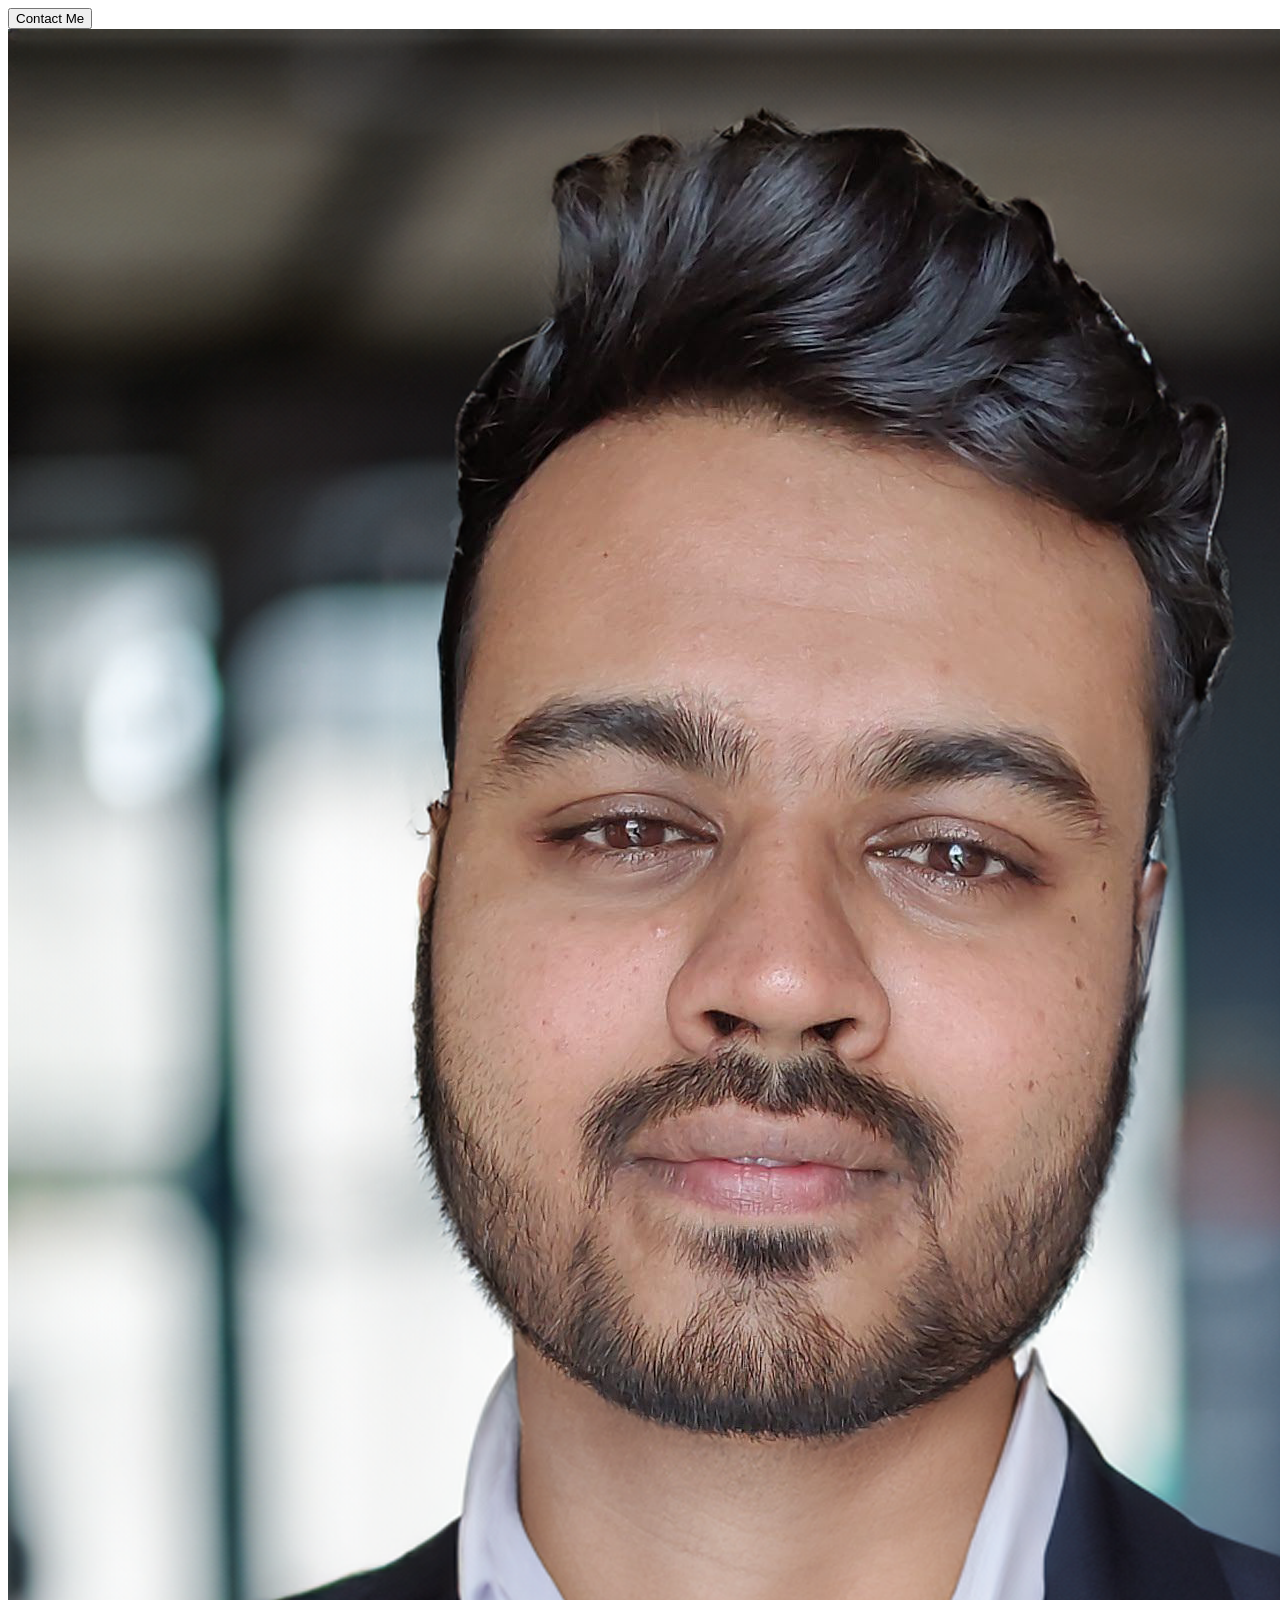
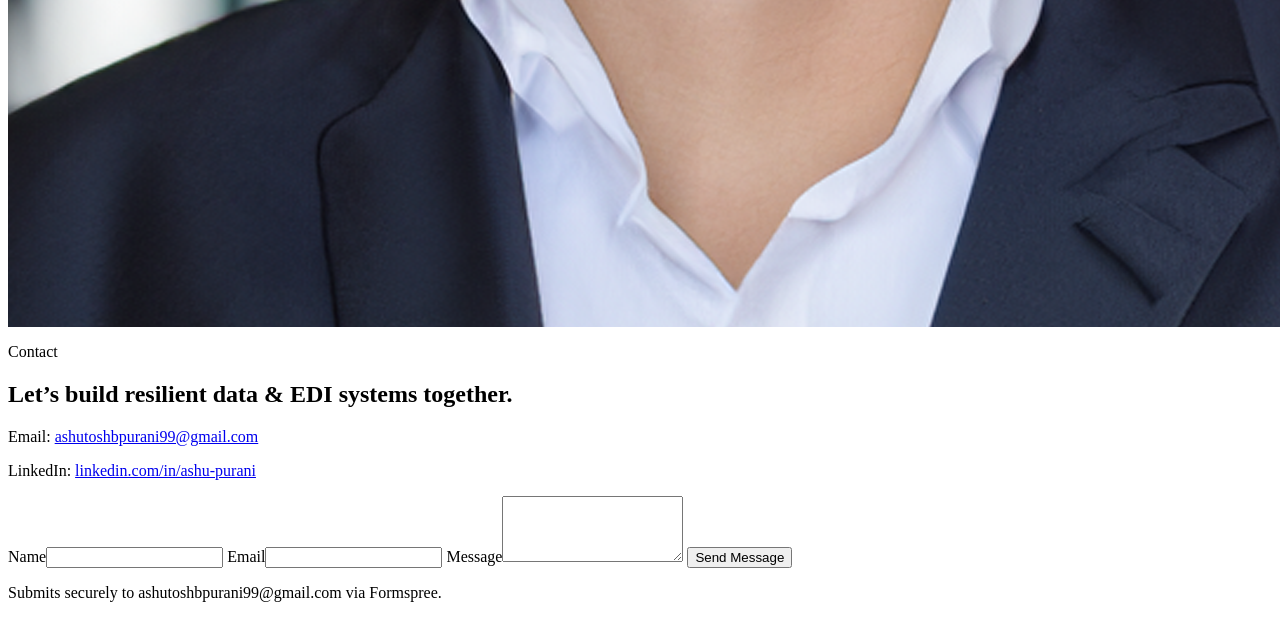
==== commit a68e8788: "Add files via upload" ====
--- a/index.html
+++ b/index.html
@@ -1,236 +1,43 @@
-<!DOCTYPE html>
-<html lang="en">
-<head>
-  <meta charset="UTF-8" />
-  <meta name="viewport" content="width=device-width, initial-scale=1.0" />
-  <title>Ashu Purani | EDI & Data Analytics Portfolio</title>
-  <link rel="preconnect" href="https://fonts.googleapis.com">
-  <link rel="preconnect" href="https://fonts.gstatic.com" crossorigin>
-  <link href="https://fonts.googleapis.com/css2?family=Inter:wght@400;500;600;700&family=Space+Grotesk:wght@500;600&display=swap" rel="stylesheet">
-  <link rel="icon" type="image/png" href="assets/favicon.png">
-  <link rel="apple-touch-icon" href="assets/favicon.png">
-  <link rel="stylesheet" href="styles.css" />
-</head>
+<!-- ...head unchanged... -->
+<link rel="icon" type="image/png" href="assets/favicon.png">
+<link rel="apple-touch-icon" href="assets/favicon.png">
+<!-- ... -->
 <body>
   <header class="nav">
-    <div class="brand">Ashu Purani</div>
-    <nav>
-      <a href="#about">About</a>
-      <a href="#experience">Experience</a>
-      <a href="#projects">Projects</a>
-      <a href="#services">Services</a>
-      <a href="#contact">Contact</a>
-      <a class="btn btn-ghost" href="assets/resume.pdf" download>Résumé</a>
+    <!-- ... -->
       <button class="btn btn-primary" onclick="scrollToContact()">Contact Me</button>
-    </nav>
+    <!-- ... -->
   </header>
 
-  <main>
-    <section class="hero">
-      <div class="hero__bg"></div>
-      <div class="hero__content">
-        <div class="hero__left">
-          <p class="eyebrow">EDI Analyst · Data & Analytics · Supply Chain</p>
-          <h1>Data-driven, approachable, and focused on seamless system integrations.</h1>
-          <p class="lede">I simplify B2B communication with smart EDI strategies and build data products that deliver measurable operational impact.</p>
-          <div class="cta-group">
-            <a class="btn btn-primary" href="#projects">View Projects</a>
-            <a class="btn btn-secondary" href="assets/resume.pdf" download>Download Résumé</a>
-          </div>
-          <div class="meta">
-            <span>Based in Mississauga, Ontario</span>
-            <span>Open to: EDI consulting, Data Analytics/Engineering</span>
-          </div>
-        </div>
-        <div class="hero__right">
-          <div class="profile-card">
-            <div class="avatar-frame">
-              <img src="assets/headshot.jpg" alt="Ashu Purani headshot" loading="lazy" />
-            </div>
-            <div>
-              <p class="name">Ashu Purani</p>
-              <p class="role">Electronic Data Interchange Analyst @ Maple Lodge Farms</p>
-              <p class="tagline">Bridging business systems and data pipelines.</p>
-              <div class="chips">
-                <span class="chip">EDI</span><span class="chip">SAP MM</span><span class="chip">Power BI</span>
-                <span class="chip">Python</span><span class="chip">Data Engineering</span>
-              </div>
-            </div>
-          </div>
-        </div>
-      </div>
-    </section>
+  <!-- Hero headshot with srcset for sharpness -->
+  <!-- ...inside hero__right... -->
+  <div class="avatar-frame">
+    <img
+      src="assets/headshot.jpg"
+      srcset="assets/headshot@2x.jpg 2x"
+      alt="Ashu Purani headshot"
+      loading="eager"
+      decoding="async"
+    />
+  </div>
+  <!-- ... -->
 
-    <!-- (remaining sections unchanged) -->
-    <section id="about" class="section two-col">
-      <div>
-        <p class="eyebrow">About</p>
-        <h2>Friendly, results-focused partner for retail, supply chain, and IT teams.</h2>
-        <p>I design and operate EDI workflows, data pipelines, and analytics that keep trading partners in sync and leadership informed. Background in SAP MM, APM analytics, and IoT/ML foundations—helping organizations cut downtime, improve OEE, and ship on time.</p>
-      </div>
-      <div class="card stats">
-        <div><h3>25%+</h3><p>Downtime reduction via APM/analytics</p></div>
-        <div><h3>30%+</h3><p>Maintenance cost reduction through CI</p></div>
-        <div><h3>Predictive</h3><p>Data pipelines & dashboards for IPL, sales, EDI</p></div>
-      </div>
-    </section>
-
-    <section id="services" class="section">
-      <p class="eyebrow">Services</p>
-      <h2>How I can help</h2>
-      <div class="grid services">
-        <div class="card">
-          <h3>EDI Consulting</h3>
-          <p>Design, map, and optimize EDI (850/855/856/810/997), onboard partners, monitor flows with actionable alerts.</p>
-          <ul>
-            <li>SIT leadership for new partners</li>
-            <li>Exception handling & RCA</li>
-            <li>Compliance & documentation</li>
-          </ul>
-        </div>
-        <div class="card">
-          <h3>Data Analytics & Engineering</h3>
-          <p>End-to-end pipelines and dashboards that turn messy data into decision-ready insights.</p>
-          <ul>
-            <li>PySpark / Databricks pipelines</li>
-            <li>Power BI executive dashboards</li>
-            <li>ETL/ELT with SQL & Python</li>
-          </ul>
-        </div>
-      </div>
-    </section>
-
-    <section id="experience" class="section">
-      <p class="eyebrow">Experience</p>
-      <h2>Career timeline</h2>
-      <div class="timeline">
-        <article class="card">
-          <h3>Electronic Data Interchange Analyst — Maple Lodge Farms</h3>
-          <p class="meta">Jun 2025 – Present · Brampton, ON</p>
-          <ul>
-            <li>Lead SIT for new partners; ensured timely & accurate 850/855/856/810/997 flows.</li>
-            <li>Monitored EDI via MS Dynamics AX & middleware; drove automation and alerts.</li>
-            <li>Optimized partner compliance and documentation.</li>
-          </ul>
-        </article>
-        <article class="card">
-          <h3>Operations Data Analyst — L&T Technology Services</h3>
-          <p class="meta">Nov 2021 – Aug 2023 · Vadodara, India</p>
-          <ul>
-            <li>Reduced downtime by 25% with APM predictive analytics.</li>
-            <li>Improved reliability via FMEA/RCA and data-driven process improvements.</li>
-            <li>Raised OEE by 15%; standardized procurement analytics.</li>
-          </ul>
-        </article>
-        <article class="card">
-          <h3>SAP MM Analyst — L&T Technology Services</h3>
-          <p class="meta">May 2020 – Nov 2021 · Vadodara, India</p>
-          <ul>
-            <li>Managed SAP MM processes across procurement, inventory, logistics.</li>
-            <li>Translated business requirements into scalable SAP MM solutions.</li>
-            <li>Analytics-driven cost reduction and performance improvements.</li>
-          </ul>
-        </article>
-        <article class="card">
-          <h3>Data Administrator/Controller</h3>
-          <p class="meta">Aug 2019 – May 2020 · Vadodara, India</p>
-          <ul>
-            <li>Improved data retrieval efficiency by 30% with better backups & recovery.</li>
-            <li>Reduced discrepancies by 25% via validation and standardization.</li>
-            <li>Strengthened data protection and compliance controls.</li>
-          </ul>
-        </article>
-        <article class="card">
-          <h3>Maintenance Reliability Analyst</h3>
-          <p class="meta">Jan 2019 – Aug 2019 · Vadodara, India</p>
-          <ul>
-            <li>Increased equipment lifespan by 20% via RCM-based maintenance.</li>
-            <li>Lowered costs by 30% through continuous improvement.</li>
-            <li>Enhanced team competence via training and best practices.</li>
-          </ul>
-        </article>
-      </div>
-    </section>
-
-    <section id="projects" class="section">
-      <p class="eyebrow">Projects</p>
-      <h2>Selected work</h2>
-      <div class="grid projects">
-        <article class="card project">
-          <div class="pill">Data Engineering</div>
-          <h3>IPL Data Analysis & Engineering</h3>
-          <p>End-to-end PySpark/Databricks pipeline turning ball-by-ball data into insights on batsmen performance and powerplay efficiency.</p>
-          <p class="meta">Skills: PySpark · Databricks · SQL · Data Engineering</p>
-        </article>
-        <article class="card project">
-          <div class="pill">IoT / Computer Vision</div>
-          <h3>Face Recognition-Based Motor Control System</h3>
-          <p>Secure IoT automation replacing manual switches with biometric auth; OpenCV + ESP8266 + Flask web panel for real-time control.</p>
-          <p class="meta">Skills: Python · OpenCV · Flask · IoT · MySQL</p>
-        </article>
-        <article class="card project">
-          <div class="pill">BI & ETL</div>
-          <h3>Real-Industry Sales Analytics (Power BI)</h3>
-          <p>ETL in MySQL to clean/normalize sales data; Power BI dashboard reduced manual reporting and surfaced growth opportunities.</p>
-          <p class="meta">Skills: Power BI · MySQL · ETL · Data Visualization</p>
-        </article>
-      </div>
-    </section>
-
-    <section id="education" class="section">
-      <p class="eyebrow">Education</p>
-      <h2>Academic background</h2>
-      <div class="grid education">
-        <div class="card"><h3>Sheridan College</h3><p>Postgraduate: Marketing/Marketing Management (Sep 2024 – Apr 2025)</p></div>
-        <div class="card"><h3>Sheridan College</h3><p>IOT & Machine Intelligence, IT (Sep 2023 – May 2024)</p></div>
-        <div class="card"><h3>Sigma Group of Institutes</h3><p>Bachelor’s: Electrical Engineering Technologies (Aug 2018 – Jul 2021)</p></div>
-        <div class="card"><h3>The M.S. University of Baroda</h3><p>Diploma: Electrical Engineering Technologies (2015 – 2018)</p></div>
-      </div>
-    </section>
-
-    <section id="skills" class="section two-col">
-      <div>
-        <p class="eyebrow">Skills & Tools</p>
-        <h2>Technical strengths</h2>
-        <div class="chip-list">
-          <span class="chip">EDI (850/855/856/810/997)</span><span class="chip">SAP MM</span><span class="chip">Power BI</span>
-          <span class="chip">Python</span><span class="chip">PySpark</span><span class="chip">Databricks</span>
-          <span class="chip">SQL</span><span class="chip">Apache Spark</span><span class="chip">Amazon S3</span>
-          <span class="chip">Flask</span><span class="chip">OpenCV</span>
-        </div>
-      </div>
-      <div class="card">
-        <h3>Certifications & Honors</h3>
-        <ul class="tight">
-          <li>SAP MM</li><li>SAP ABAP</li><li>Python Programming</li>
-          <li>Google Analytics Certification</li><li>IoT Foundations: Fundamentals</li>
-          <li>Member of Student Board</li>
-        </ul>
-      </div>
-    </section>
-
-    <section id="contact" class="section contact">
-      <div>
-        <p class="eyebrow">Contact</p>
-        <h2>Let’s build resilient data & EDI systems together.</h2>
-        <p>Email: <a href="mailto:ashutoshbpurani99@gmail.com">ashutoshbpurani99@gmail.com</a></p>
-        <p>LinkedIn: <a href="https://www.linkedin.com/in/ashu-purani" target="_blank" rel="noreferrer">linkedin.com/in/ashu-purani</a></p>
-      </div>
-      <form action="https://formspree.io/f/mwkgbbll" method="POST" class="card form">
-        <input type="hidden" name="_subject" value="New inquiry from portfolio site">
-        <label>Name<input type="text" name="name" required></label>
-        <label>Email<input type="email" name="email" required></label>
-        <label>Message<textarea name="message" rows="4" required></textarea></label>
-        <button type="submit" class="btn btn-primary">Send Message</button>
-        <p class="small">Submits securely to ashutoshbpurani99@gmail.com via Formspree.</p>
-      </form>
-    </section>
-  </main>
-
-  <footer class="footer">
-    <p>© <span id="year"></span> Ashu Purani · Built for recruiters, hiring managers, and clients.</p>
-  </footer>
-
-  <script src="script.js"></script>
-</body>
-</html>
+  <section id="contact" class="section contact">
+    <div>
+      <p class="eyebrow">Contact</p>
+      <h2>Let’s build resilient data & EDI systems together.</h2>
+      <p>Email: <a href="mailto:ashutoshbpurani99@gmail.com">ashutoshbpurani99@gmail.com</a></p>
+      <p>LinkedIn: <a href="https://www.linkedin.com/in/ashu-purani" target="_blank" rel="noreferrer">linkedin.com/in/ashu-purani</a></p>
+    </div>
+    <form action="https://formspree.io/f/YOUR_NEW_ID" method="POST" class="card form">
+      <input type="hidden" name="_subject" value="New inquiry from portfolio site">
+      <input type="hidden" name="_replyto" value="ashutoshbpurani99@gmail.com">
+      <label>Name<input type="text" name="name" required></label>
+      <label>Email<input type="email" name="_replyto" required></label>
+      <label>Message<textarea name="message" rows="4" required></textarea></label>
+      <button type="submit" class="btn btn-primary">Send Message</button>
+      <p class="small">Submits securely to ashutoshbpurani99@gmail.com via Formspree.</p>
+    </form>
+  </section>
+  <!-- ... -->
+</body>
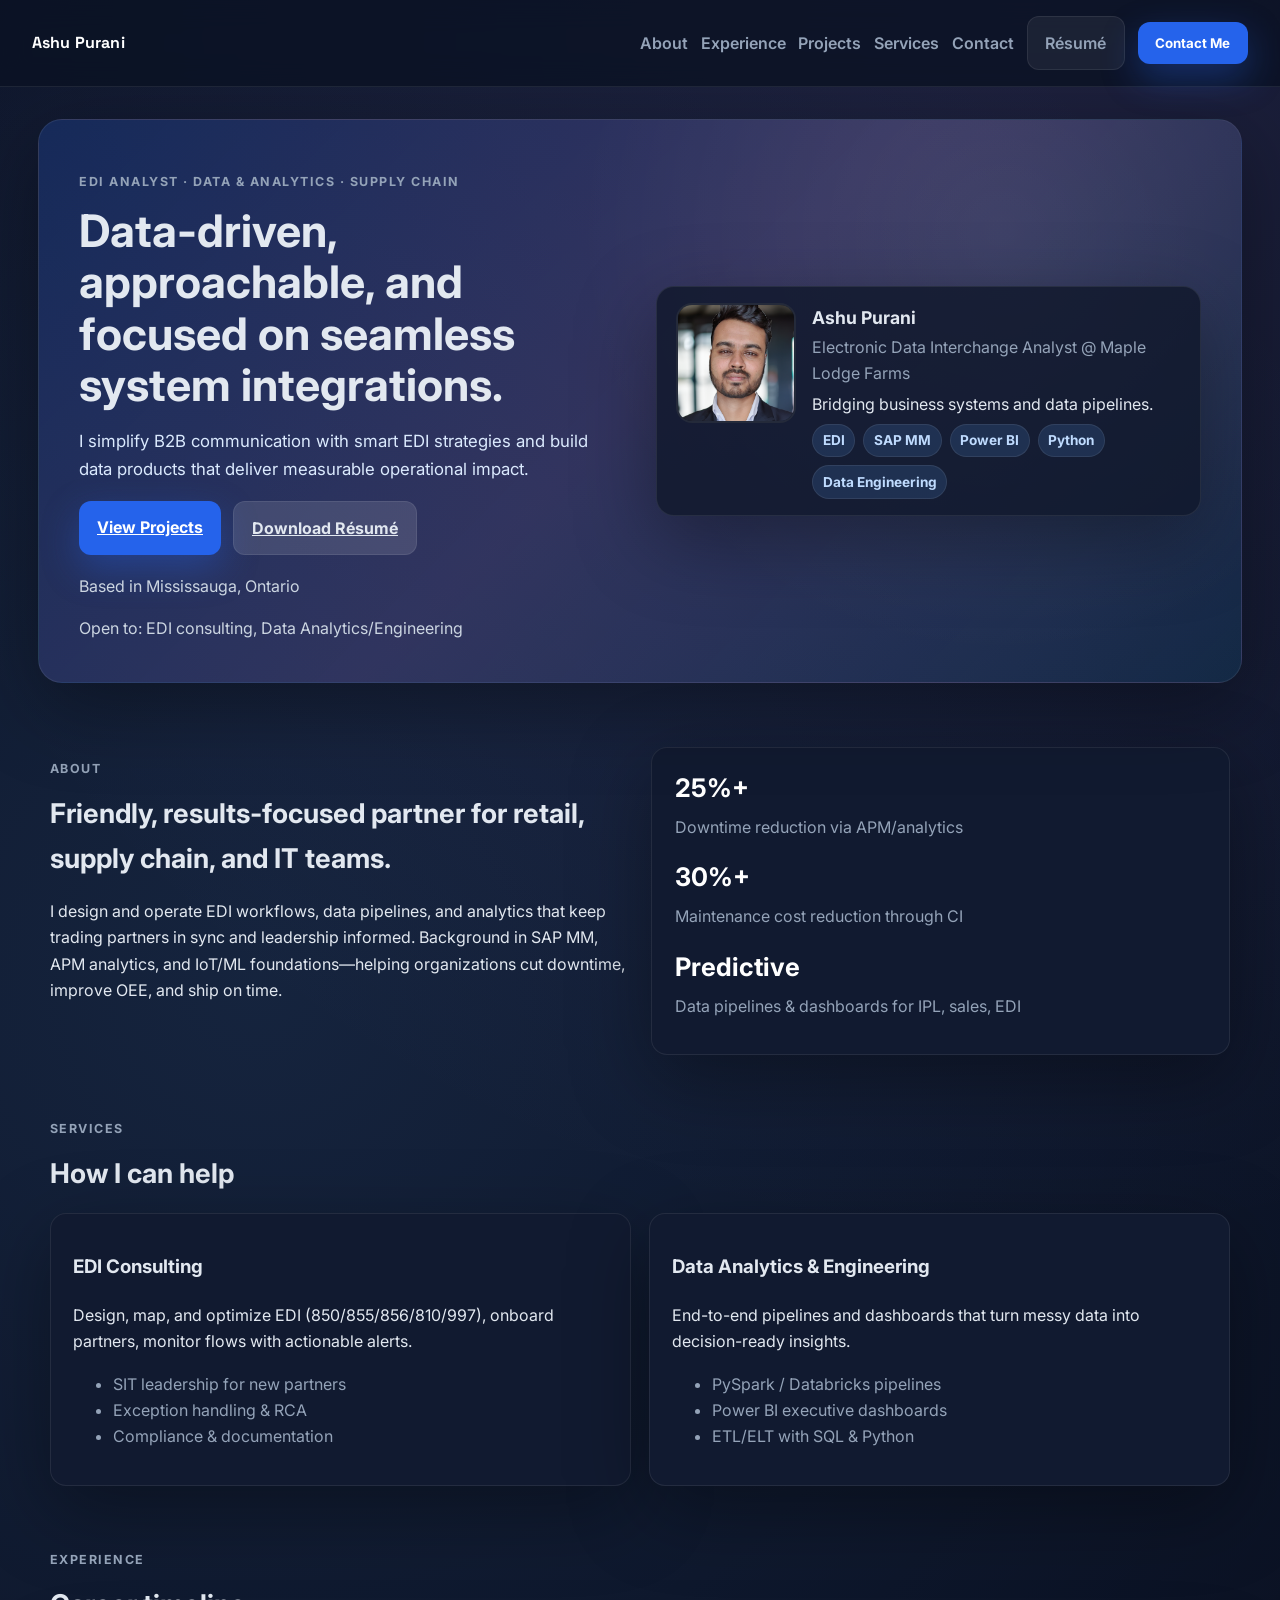
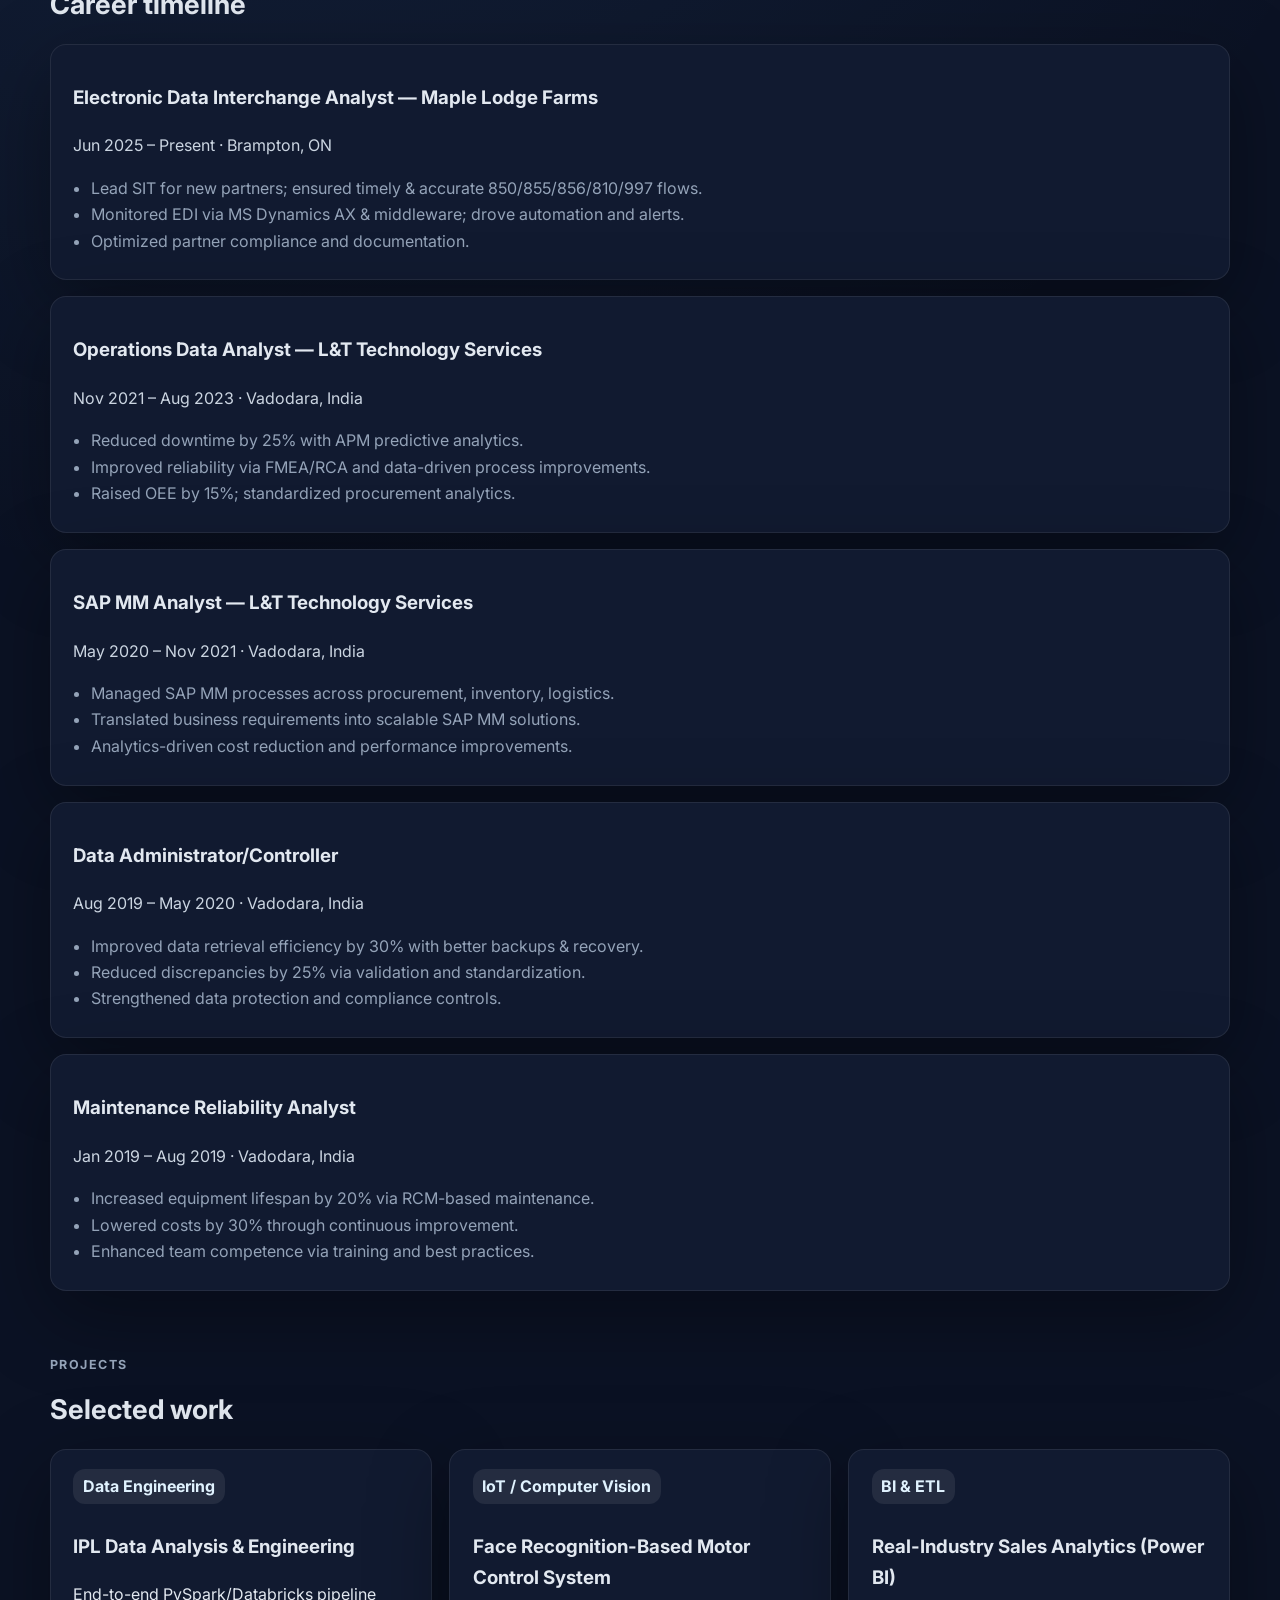
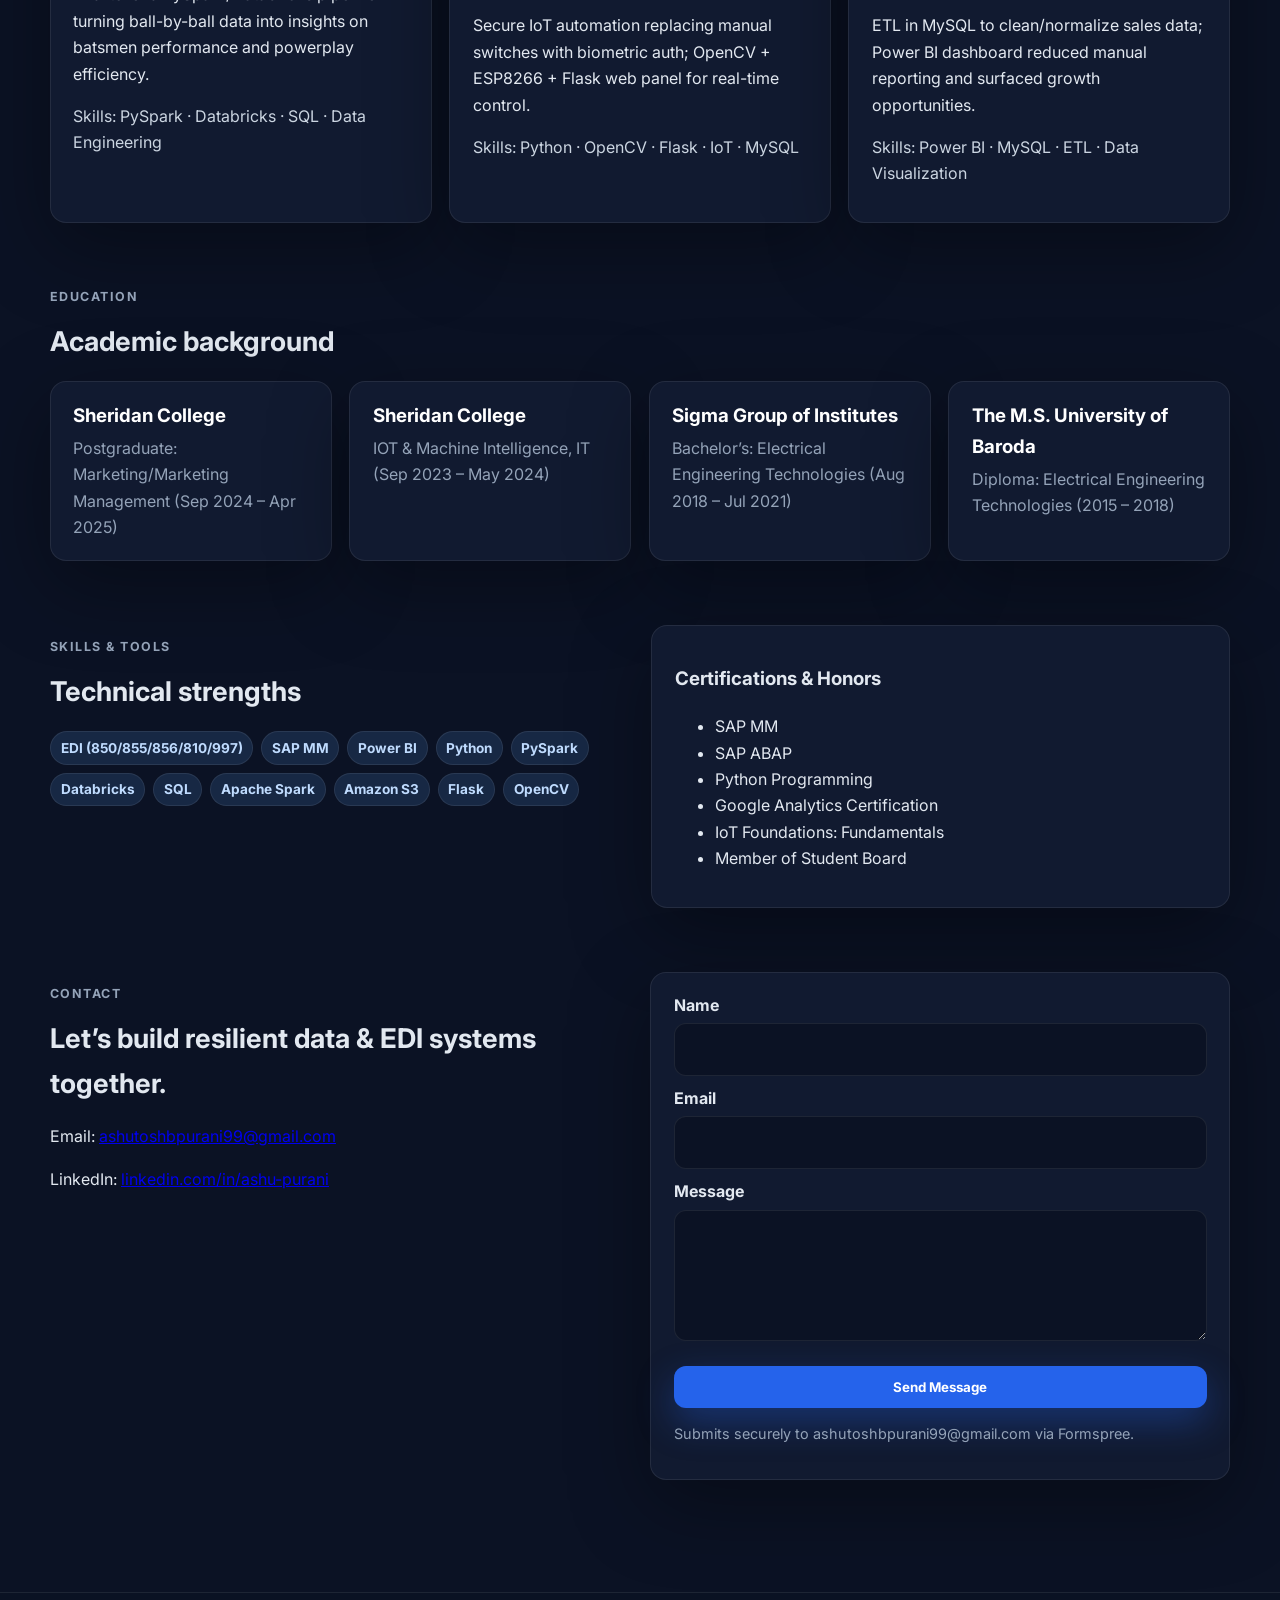
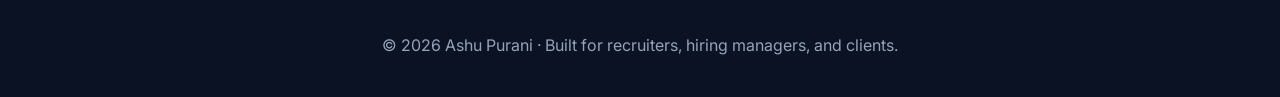
==== commit f98334e7: "Add files via upload" ====
--- a/index.html
+++ b/index.html
@@ -1,43 +1,236 @@
-<!-- ...head unchanged... -->
-<link rel="icon" type="image/png" href="assets/favicon.png">
-<link rel="apple-touch-icon" href="assets/favicon.png">
-<!-- ... -->
+<!DOCTYPE html>
+<html lang="en">
+<head>
+  <meta charset="UTF-8" />
+  <meta name="viewport" content="width=device-width, initial-scale=1.0" />
+  <title>Ashu Purani | EDI & Data Analytics Portfolio</title>
+  <link rel="preconnect" href="https://fonts.googleapis.com">
+  <link rel="preconnect" href="https://fonts.gstatic.com" crossorigin>
+  <link href="https://fonts.googleapis.com/css2?family=Inter:wght@400;500;600;700&family=Space+Grotesk:wght@500;600&display=swap" rel="stylesheet">
+  <link rel="icon" type="image/png" href="assets/favicon.png">
+  <link rel="apple-touch-icon" href="assets/favicon.png">
+  <link rel="stylesheet" href="styles.css" />
+</head>
 <body>
   <header class="nav">
-    <!-- ... -->
+    <div class="brand">Ashu Purani</div>
+    <nav>
+      <a href="#about">About</a>
+      <a href="#experience">Experience</a>
+      <a href="#projects">Projects</a>
+      <a href="#services">Services</a>
+      <a href="#contact">Contact</a>
+      <a class="btn btn-ghost" href="assets/resume.pdf" download>Résumé</a>
       <button class="btn btn-primary" onclick="scrollToContact()">Contact Me</button>
-    <!-- ... -->
+    </nav>
   </header>
 
-  <!-- Hero headshot with srcset for sharpness -->
-  <!-- ...inside hero__right... -->
-  <div class="avatar-frame">
-    <img
-      src="assets/headshot.jpg"
-      srcset="assets/headshot@2x.jpg 2x"
-      alt="Ashu Purani headshot"
-      loading="eager"
-      decoding="async"
-    />
-  </div>
-  <!-- ... -->
-
-  <section id="contact" class="section contact">
-    <div>
-      <p class="eyebrow">Contact</p>
-      <h2>Let’s build resilient data & EDI systems together.</h2>
-      <p>Email: <a href="mailto:ashutoshbpurani99@gmail.com">ashutoshbpurani99@gmail.com</a></p>
-      <p>LinkedIn: <a href="https://www.linkedin.com/in/ashu-purani" target="_blank" rel="noreferrer">linkedin.com/in/ashu-purani</a></p>
-    </div>
-    <form action="https://formspree.io/f/YOUR_NEW_ID" method="POST" class="card form">
-      <input type="hidden" name="_subject" value="New inquiry from portfolio site">
-      <input type="hidden" name="_replyto" value="ashutoshbpurani99@gmail.com">
-      <label>Name<input type="text" name="name" required></label>
-      <label>Email<input type="email" name="_replyto" required></label>
-      <label>Message<textarea name="message" rows="4" required></textarea></label>
-      <button type="submit" class="btn btn-primary">Send Message</button>
-      <p class="small">Submits securely to ashutoshbpurani99@gmail.com via Formspree.</p>
-    </form>
-  </section>
-  <!-- ... -->
-</body>+  <main>
+    <section class="hero">
+      <div class="hero__bg"></div>
+      <div class="hero__content">
+        <div class="hero__left">
+          <p class="eyebrow">EDI Analyst · Data & Analytics · Supply Chain</p>
+          <h1>Data-driven, approachable, and focused on seamless system integrations.</h1>
+          <p class="lede">I simplify B2B communication with smart EDI strategies and build data products that deliver measurable operational impact.</p>
+          <div class="cta-group">
+            <a class="btn btn-primary" href="#projects">View Projects</a>
+            <a class="btn btn-secondary" href="assets/resume.pdf" download>Download Résumé</a>
+          </div>
+          <div class="meta">
+            <span>Based in Mississauga, Ontario</span>
+            <span>Open to: EDI consulting, Data Analytics/Engineering</span>
+          </div>
+        </div>
+        <div class="hero__right">
+          <div class="profile-card">
+            <div class="avatar-frame">
+              <img src="assets/headshot.jpg" alt="Ashu Purani headshot" loading="lazy" />
+            </div>
+            <div>
+              <p class="name">Ashu Purani</p>
+              <p class="role">Electronic Data Interchange Analyst @ Maple Lodge Farms</p>
+              <p class="tagline">Bridging business systems and data pipelines.</p>
+              <div class="chips">
+                <span class="chip">EDI</span><span class="chip">SAP MM</span><span class="chip">Power BI</span>
+                <span class="chip">Python</span><span class="chip">Data Engineering</span>
+              </div>
+            </div>
+          </div>
+        </div>
+      </div>
+    </section>
+
+    <!-- (remaining sections unchanged) -->
+    <section id="about" class="section two-col">
+      <div>
+        <p class="eyebrow">About</p>
+        <h2>Friendly, results-focused partner for retail, supply chain, and IT teams.</h2>
+        <p>I design and operate EDI workflows, data pipelines, and analytics that keep trading partners in sync and leadership informed. Background in SAP MM, APM analytics, and IoT/ML foundations—helping organizations cut downtime, improve OEE, and ship on time.</p>
+      </div>
+      <div class="card stats">
+        <div><h3>25%+</h3><p>Downtime reduction via APM/analytics</p></div>
+        <div><h3>30%+</h3><p>Maintenance cost reduction through CI</p></div>
+        <div><h3>Predictive</h3><p>Data pipelines & dashboards for IPL, sales, EDI</p></div>
+      </div>
+    </section>
+
+    <section id="services" class="section">
+      <p class="eyebrow">Services</p>
+      <h2>How I can help</h2>
+      <div class="grid services">
+        <div class="card">
+          <h3>EDI Consulting</h3>
+          <p>Design, map, and optimize EDI (850/855/856/810/997), onboard partners, monitor flows with actionable alerts.</p>
+          <ul>
+            <li>SIT leadership for new partners</li>
+            <li>Exception handling & RCA</li>
+            <li>Compliance & documentation</li>
+          </ul>
+        </div>
+        <div class="card">
+          <h3>Data Analytics & Engineering</h3>
+          <p>End-to-end pipelines and dashboards that turn messy data into decision-ready insights.</p>
+          <ul>
+            <li>PySpark / Databricks pipelines</li>
+            <li>Power BI executive dashboards</li>
+            <li>ETL/ELT with SQL & Python</li>
+          </ul>
+        </div>
+      </div>
+    </section>
+
+    <section id="experience" class="section">
+      <p class="eyebrow">Experience</p>
+      <h2>Career timeline</h2>
+      <div class="timeline">
+        <article class="card">
+          <h3>Electronic Data Interchange Analyst — Maple Lodge Farms</h3>
+          <p class="meta">Jun 2025 – Present · Brampton, ON</p>
+          <ul>
+            <li>Lead SIT for new partners; ensured timely & accurate 850/855/856/810/997 flows.</li>
+            <li>Monitored EDI via MS Dynamics AX & middleware; drove automation and alerts.</li>
+            <li>Optimized partner compliance and documentation.</li>
+          </ul>
+        </article>
+        <article class="card">
+          <h3>Operations Data Analyst — L&T Technology Services</h3>
+          <p class="meta">Nov 2021 – Aug 2023 · Vadodara, India</p>
+          <ul>
+            <li>Reduced downtime by 25% with APM predictive analytics.</li>
+            <li>Improved reliability via FMEA/RCA and data-driven process improvements.</li>
+            <li>Raised OEE by 15%; standardized procurement analytics.</li>
+          </ul>
+        </article>
+        <article class="card">
+          <h3>SAP MM Analyst — L&T Technology Services</h3>
+          <p class="meta">May 2020 – Nov 2021 · Vadodara, India</p>
+          <ul>
+            <li>Managed SAP MM processes across procurement, inventory, logistics.</li>
+            <li>Translated business requirements into scalable SAP MM solutions.</li>
+            <li>Analytics-driven cost reduction and performance improvements.</li>
+          </ul>
+        </article>
+        <article class="card">
+          <h3>Data Administrator/Controller</h3>
+          <p class="meta">Aug 2019 – May 2020 · Vadodara, India</p>
+          <ul>
+            <li>Improved data retrieval efficiency by 30% with better backups & recovery.</li>
+            <li>Reduced discrepancies by 25% via validation and standardization.</li>
+            <li>Strengthened data protection and compliance controls.</li>
+          </ul>
+        </article>
+        <article class="card">
+          <h3>Maintenance Reliability Analyst</h3>
+          <p class="meta">Jan 2019 – Aug 2019 · Vadodara, India</p>
+          <ul>
+            <li>Increased equipment lifespan by 20% via RCM-based maintenance.</li>
+            <li>Lowered costs by 30% through continuous improvement.</li>
+            <li>Enhanced team competence via training and best practices.</li>
+          </ul>
+        </article>
+      </div>
+    </section>
+
+    <section id="projects" class="section">
+      <p class="eyebrow">Projects</p>
+      <h2>Selected work</h2>
+      <div class="grid projects">
+        <article class="card project">
+          <div class="pill">Data Engineering</div>
+          <h3>IPL Data Analysis & Engineering</h3>
+          <p>End-to-end PySpark/Databricks pipeline turning ball-by-ball data into insights on batsmen performance and powerplay efficiency.</p>
+          <p class="meta">Skills: PySpark · Databricks · SQL · Data Engineering</p>
+        </article>
+        <article class="card project">
+          <div class="pill">IoT / Computer Vision</div>
+          <h3>Face Recognition-Based Motor Control System</h3>
+          <p>Secure IoT automation replacing manual switches with biometric auth; OpenCV + ESP8266 + Flask web panel for real-time control.</p>
+          <p class="meta">Skills: Python · OpenCV · Flask · IoT · MySQL</p>
+        </article>
+        <article class="card project">
+          <div class="pill">BI & ETL</div>
+          <h3>Real-Industry Sales Analytics (Power BI)</h3>
+          <p>ETL in MySQL to clean/normalize sales data; Power BI dashboard reduced manual reporting and surfaced growth opportunities.</p>
+          <p class="meta">Skills: Power BI · MySQL · ETL · Data Visualization</p>
+        </article>
+      </div>
+    </section>
+
+    <section id="education" class="section">
+      <p class="eyebrow">Education</p>
+      <h2>Academic background</h2>
+      <div class="grid education">
+        <div class="card"><h3>Sheridan College</h3><p>Postgraduate: Marketing/Marketing Management (Sep 2024 – Apr 2025)</p></div>
+        <div class="card"><h3>Sheridan College</h3><p>IOT & Machine Intelligence, IT (Sep 2023 – May 2024)</p></div>
+        <div class="card"><h3>Sigma Group of Institutes</h3><p>Bachelor’s: Electrical Engineering Technologies (Aug 2018 – Jul 2021)</p></div>
+        <div class="card"><h3>The M.S. University of Baroda</h3><p>Diploma: Electrical Engineering Technologies (2015 – 2018)</p></div>
+      </div>
+    </section>
+
+    <section id="skills" class="section two-col">
+      <div>
+        <p class="eyebrow">Skills & Tools</p>
+        <h2>Technical strengths</h2>
+        <div class="chip-list">
+          <span class="chip">EDI (850/855/856/810/997)</span><span class="chip">SAP MM</span><span class="chip">Power BI</span>
+          <span class="chip">Python</span><span class="chip">PySpark</span><span class="chip">Databricks</span>
+          <span class="chip">SQL</span><span class="chip">Apache Spark</span><span class="chip">Amazon S3</span>
+          <span class="chip">Flask</span><span class="chip">OpenCV</span>
+        </div>
+      </div>
+      <div class="card">
+        <h3>Certifications & Honors</h3>
+        <ul class="tight">
+          <li>SAP MM</li><li>SAP ABAP</li><li>Python Programming</li>
+          <li>Google Analytics Certification</li><li>IoT Foundations: Fundamentals</li>
+          <li>Member of Student Board</li>
+        </ul>
+      </div>
+    </section>
+
+    <section id="contact" class="section contact">
+      <div>
+        <p class="eyebrow">Contact</p>
+        <h2>Let’s build resilient data & EDI systems together.</h2>
+        <p>Email: <a href="mailto:ashutoshbpurani99@gmail.com">ashutoshbpurani99@gmail.com</a></p>
+        <p>LinkedIn: <a href="https://www.linkedin.com/in/ashu-purani" target="_blank" rel="noreferrer">linkedin.com/in/ashu-purani</a></p>
+      </div>
+      <form action="https://formspree.io/f/xaqlyqal" method="POST" class="card form">
+        <input type="hidden" name="_subject" value="New inquiry from portfolio site">
+        <label>Name<input type="text" name="name" required></label>
+        <label>Email<input type="email" name="email" required></label>
+        <label>Message<textarea name="message" rows="4" required></textarea></label>
+        <button type="submit" class="btn btn-primary">Send Message</button>
+        <p class="small">Submits securely to ashutoshbpurani99@gmail.com via Formspree.</p>
+      </form>
+    </section>
+  </main>
+
+  <footer class="footer">
+    <p>© <span id="year"></span> Ashu Purani · Built for recruiters, hiring managers, and clients.</p>
+  </footer>
+
+  <script src="script.js"></script>
+</body>
+</html>
--- a/styles.css
+++ b/styles.css
@@ -0,0 +1,149 @@
+:root {
+  --bg: #0b1224;
+  --bg-soft: #0f172a;
+  --surface: #0f172a;
+  --surface-2: #111a30;
+  --text: #e2e8f0;
+  --muted: #94a3b8;
+  --primary: #60a5fa;
+  --primary-strong: #2563eb;
+  --accent: #a78bfa;
+  --border: rgba(255,255,255,0.08);
+  --shadow: 0 24px 80px rgba(0,0,0,0.35);
+}
+
+* { box-sizing: border-box; }
+body {
+  margin: 0;
+  font-family: 'Inter', system-ui, -apple-system, sans-serif;
+  color: var(--text);
+  background: radial-gradient(circle at 20% 20%, rgba(96,165,250,0.12), transparent 30%),
+              radial-gradient(circle at 80% 0%, rgba(167,139,250,0.12), transparent 25%),
+              var(--bg);
+  line-height: 1.65;
+}
+
+.nav {
+  position: sticky; top: 0; z-index: 20;
+  display: flex; justify-content: space-between; align-items: center;
+  padding: 1rem 2rem; background: rgba(11,18,36,0.8);
+  backdrop-filter: blur(14px); border-bottom: 1px solid var(--border);
+}
+.nav nav { display: flex; align-items: center; gap: 0.8rem; flex-wrap: wrap; }
+.nav a { text-decoration: none; color: var(--muted); font-weight: 600; }
+.nav a:hover { color: #fff; }
+.brand { font-weight: 700; font-family: 'Space Grotesk', 'Inter', sans-serif; letter-spacing: 0.01em; color: #fff; }
+
+main { padding: 2rem clamp(1.2rem, 3vw, 3rem) 3rem; }
+
+.section { margin: 4rem auto; max-width: 1180px; }
+.hero {
+  position: relative;
+  overflow: hidden;
+  border-radius: 24px;
+  padding: clamp(1.5rem, 4vw, 2.5rem);
+  border: 1px solid var(--border);
+  background: linear-gradient(135deg, rgba(37,99,235,0.22), rgba(167,139,250,0.18), rgba(14,165,233,0.1));
+  box-shadow: var(--shadow);
+}
+.hero__bg { position: absolute; inset: 0; background: radial-gradient(circle at 80% 20%, rgba(255,255,255,0.08), transparent 40%); pointer-events: none; }
+.hero__content { position: relative; display: grid; gap: 2rem; grid-template-columns: repeat(auto-fit, minmax(320px, 1fr)); align-items: center; }
+.hero__left h1 { margin: 0.3rem 0 1rem; font-size: clamp(1.9rem, 4vw, 2.8rem); line-height: 1.15; }
+.lede { max-width: 720px; font-size: 1.05rem; color: #dbeafe; }
+.eyebrow { text-transform: uppercase; letter-spacing: 0.12em; font-size: 0.78rem; color: var(--muted); font-weight: 700; }
+.meta { display: flex; gap: 1rem; flex-wrap: wrap; color: #cbd5e1; }
+
+.hero__right { display: flex; justify-content: flex-end; }
+.profile-card {
+  display: grid; gap: 1rem; grid-template-columns: auto 1fr;
+  background: rgba(15,23,42,0.8); border: 1px solid var(--border);
+  border-radius: 18px; padding: 1rem 1.2rem; box-shadow: var(--shadow);
+}
+.avatar-frame {
+  width: 120px; height: 120px; border-radius: 16px; overflow: hidden;
+  border: 2px solid rgba(255,255,255,0.1); background: #0b1224;
+}
+.avatar-frame img { width: 100%; height: 100%; object-fit: cover; display: block; }
+.name { font-weight: 700; margin: 0; font-size: 1.1rem; }
+.role { margin: 0.1rem 0; color: var(--muted); }
+.tagline { color: #e2e8f0; margin: 0.3rem 0; }
+.chips, .chip-list { display: flex; flex-wrap: wrap; gap: 0.5rem; margin-top: 0.4rem; }
+.chip {
+  background: rgba(96,165,250,0.15);
+  color: #bfdbfe;
+  padding: 0.28rem 0.6rem;
+  border-radius: 999px;
+  font-size: 0.85rem;
+  font-weight: 700;
+  border: 1px solid rgba(255,255,255,0.08);
+}
+
+.btn {
+  border: none;
+  border-radius: 12px;
+  padding: 0.8rem 1.1rem;
+  font-weight: 700;
+  cursor: pointer;
+  transition: transform 0.12s ease, box-shadow 0.12s ease;
+  font-family: 'Inter', sans-serif;
+}
+.btn:hover { transform: translateY(-1px); }
+.btn-primary { background: var(--primary-strong); color: #fff; box-shadow: 0 14px 36px rgba(37,99,235,0.35); }
+.btn-secondary { background: rgba(255,255,255,0.12); color: #e2e8f0; border: 1px solid var(--border); }
+.btn-ghost { background: rgba(255,255,255,0.06); color: #e2e8f0; border: 1px solid var(--border); }
+
+.cta-group { display: flex; gap: 0.8rem; margin: 1.1rem 0; flex-wrap: wrap; }
+
+.card {
+  background: var(--surface-2);
+  border: 1px solid var(--border);
+  border-radius: 16px;
+  padding: 1.2rem 1.4rem;
+  box-shadow: var(--shadow);
+}
+.card.stats h3 { margin: 0; font-size: 1.6rem; color: #fff; }
+.card.stats p { margin-top: 0.3rem; color: var(--muted); }
+
+.section h2 { margin: 0.2rem 0 1rem; font-size: 1.7rem; }
+
+.two-col { display: grid; gap: 1.4rem; grid-template-columns: repeat(auto-fit, minmax(280px, 1fr)); align-items: start; }
+.grid { display: grid; gap: 1.1rem; grid-template-columns: repeat(auto-fit, minmax(260px, 1fr)); }
+
+.timeline { display: grid; gap: 1rem; }
+.timeline .card ul { padding-left: 1.1rem; margin: 0.6rem 0 0.4rem; color: var(--muted); }
+
+.projects .project .pill {
+  display: inline-block;
+  background: rgba(255,255,255,0.08);
+  color: #e0f2fe;
+  padding: 0.25rem 0.6rem;
+  border-radius: 12px;
+  font-weight: 700;
+  margin-bottom: 0.6rem;
+}
+
+.education .card h3 { margin: 0 0 0.2rem; color: #fff; }
+.education .card p { margin: 0; color: var(--muted); }
+
+.services .card ul,
+.timeline ul { color: var(--muted); }
+
+.contact { display: grid; gap: 1.3rem; grid-template-columns: repeat(auto-fit, minmax(280px, 1fr)); align-items: start; }
+.form label { display: block; font-weight: 700; color: #e2e8f0; margin-bottom: 0.6rem; }
+.form input, .form textarea {
+  width: 100%; padding: 0.75rem 0.85rem; margin-top: 0.3rem;
+  border: 1px solid var(--border); border-radius: 12px; font: inherit; background: #0b1224; color: #e2e8f0;
+}
+.form button { width: 100%; margin-top: 0.5rem; }
+.small { color: var(--muted); font-size: 0.9rem; }
+
+.footer {
+  text-align: center; padding: 1.4rem; color: var(--muted);
+  border-top: 1px solid var(--border); background: rgba(11,18,36,0.8);
+}
+
+@media (max-width: 720px) {
+  .nav { padding: 0.9rem 1.2rem; }
+  .nav nav { width: 100%; justify-content: space-between; gap: 0.5rem; }
+  .profile-card { grid-template-columns: 1fr; justify-items: start; }
+}
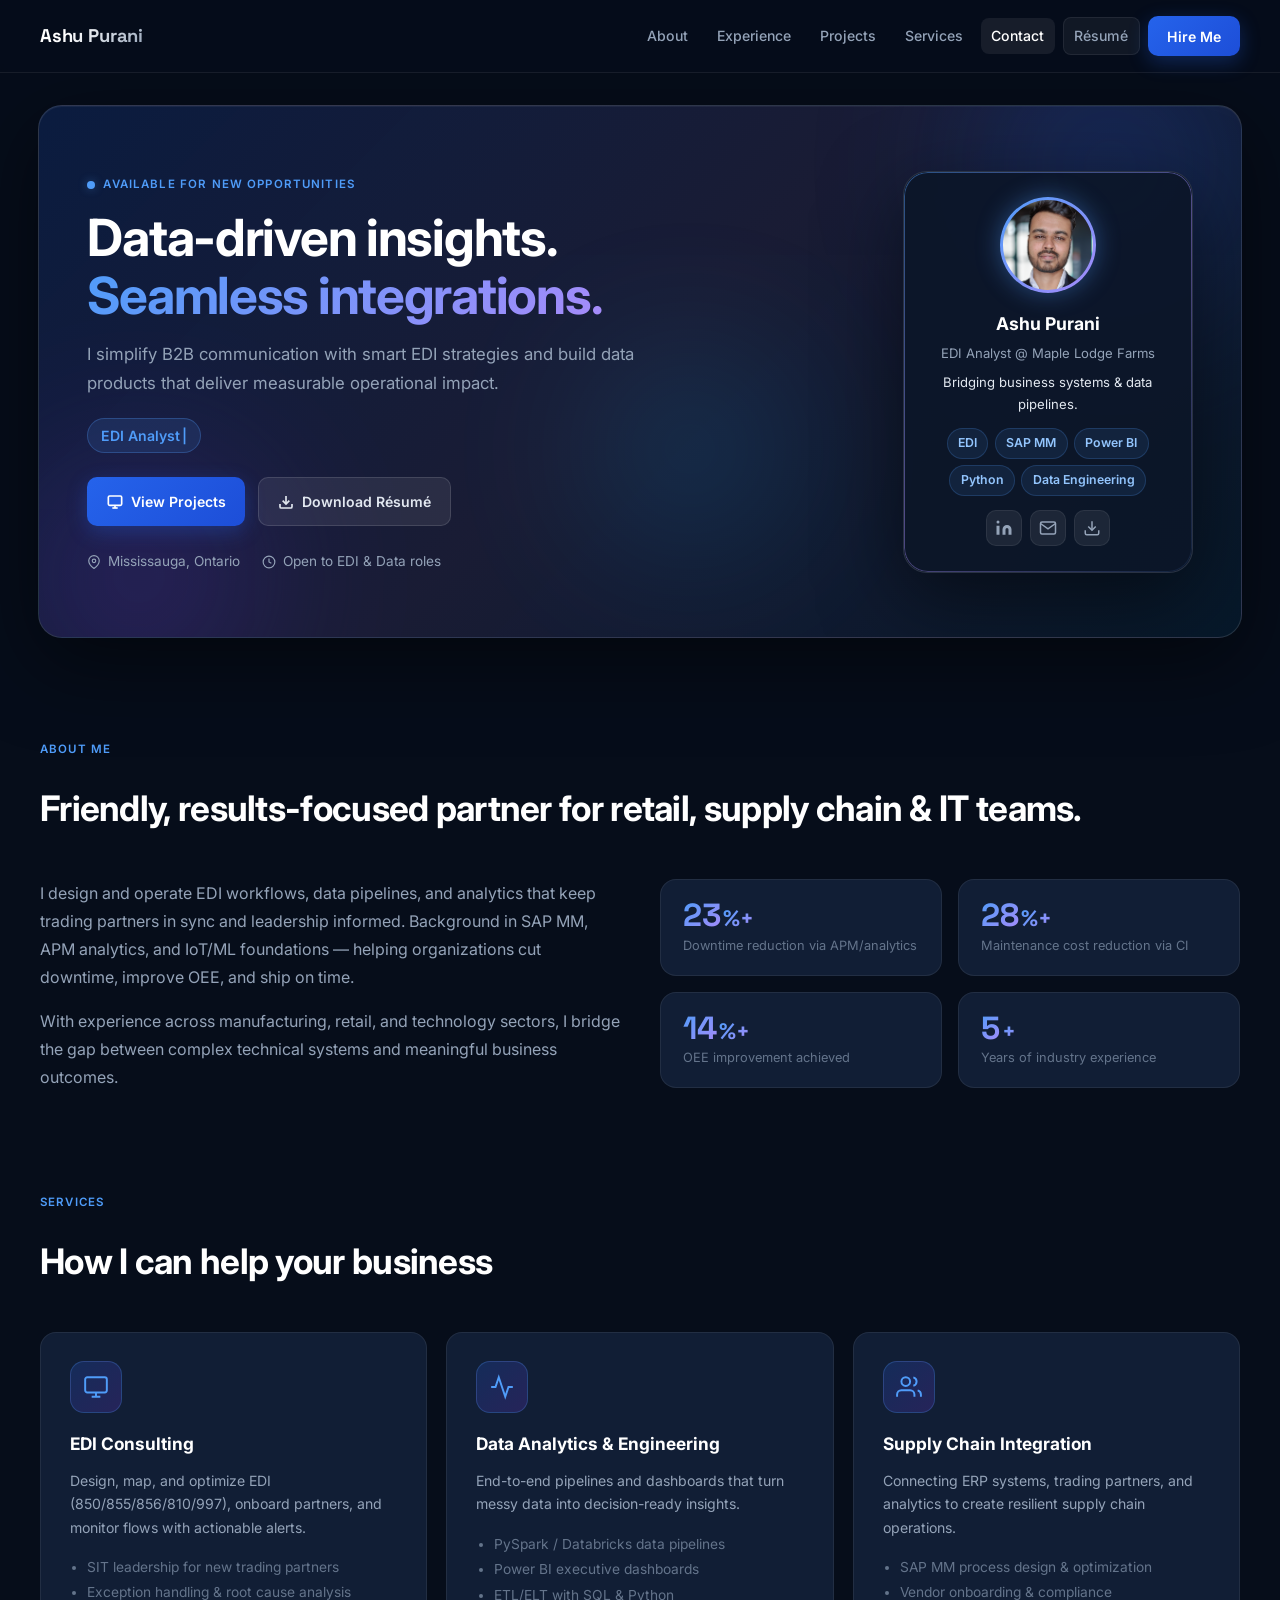
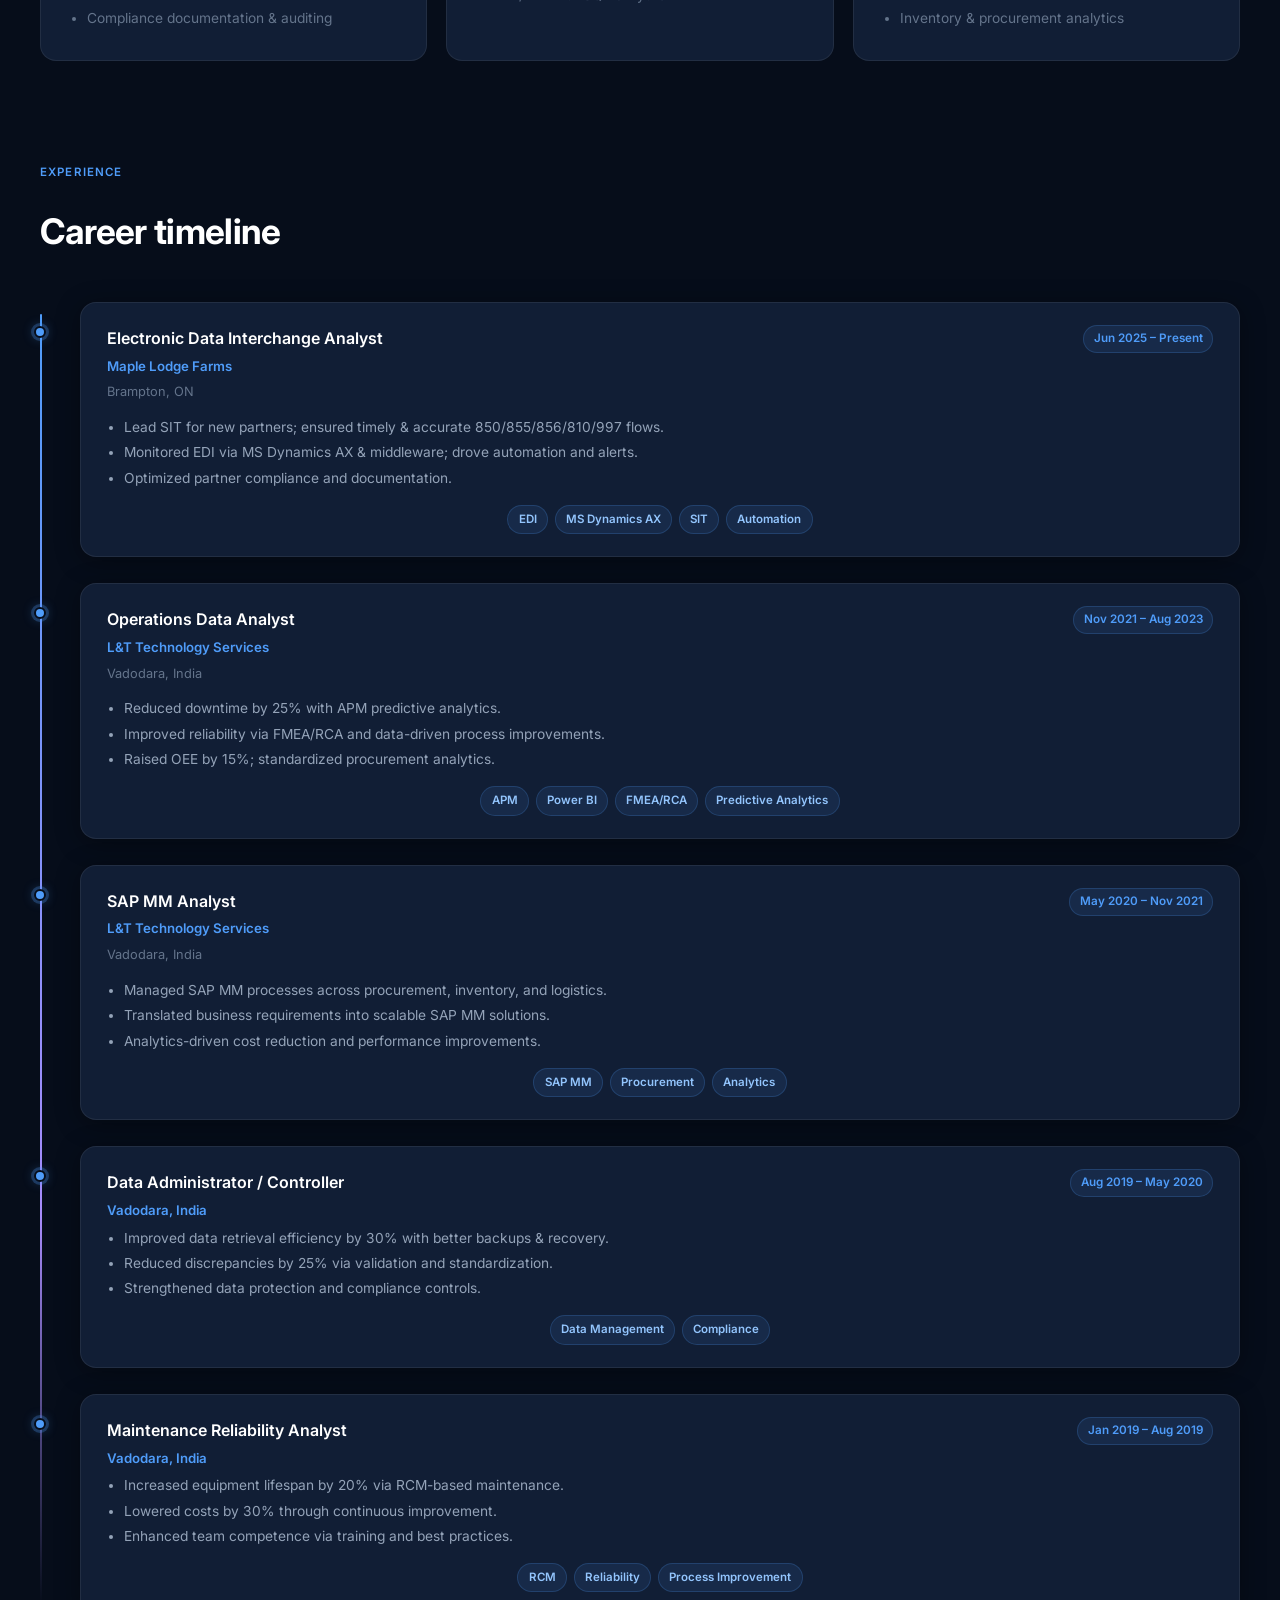
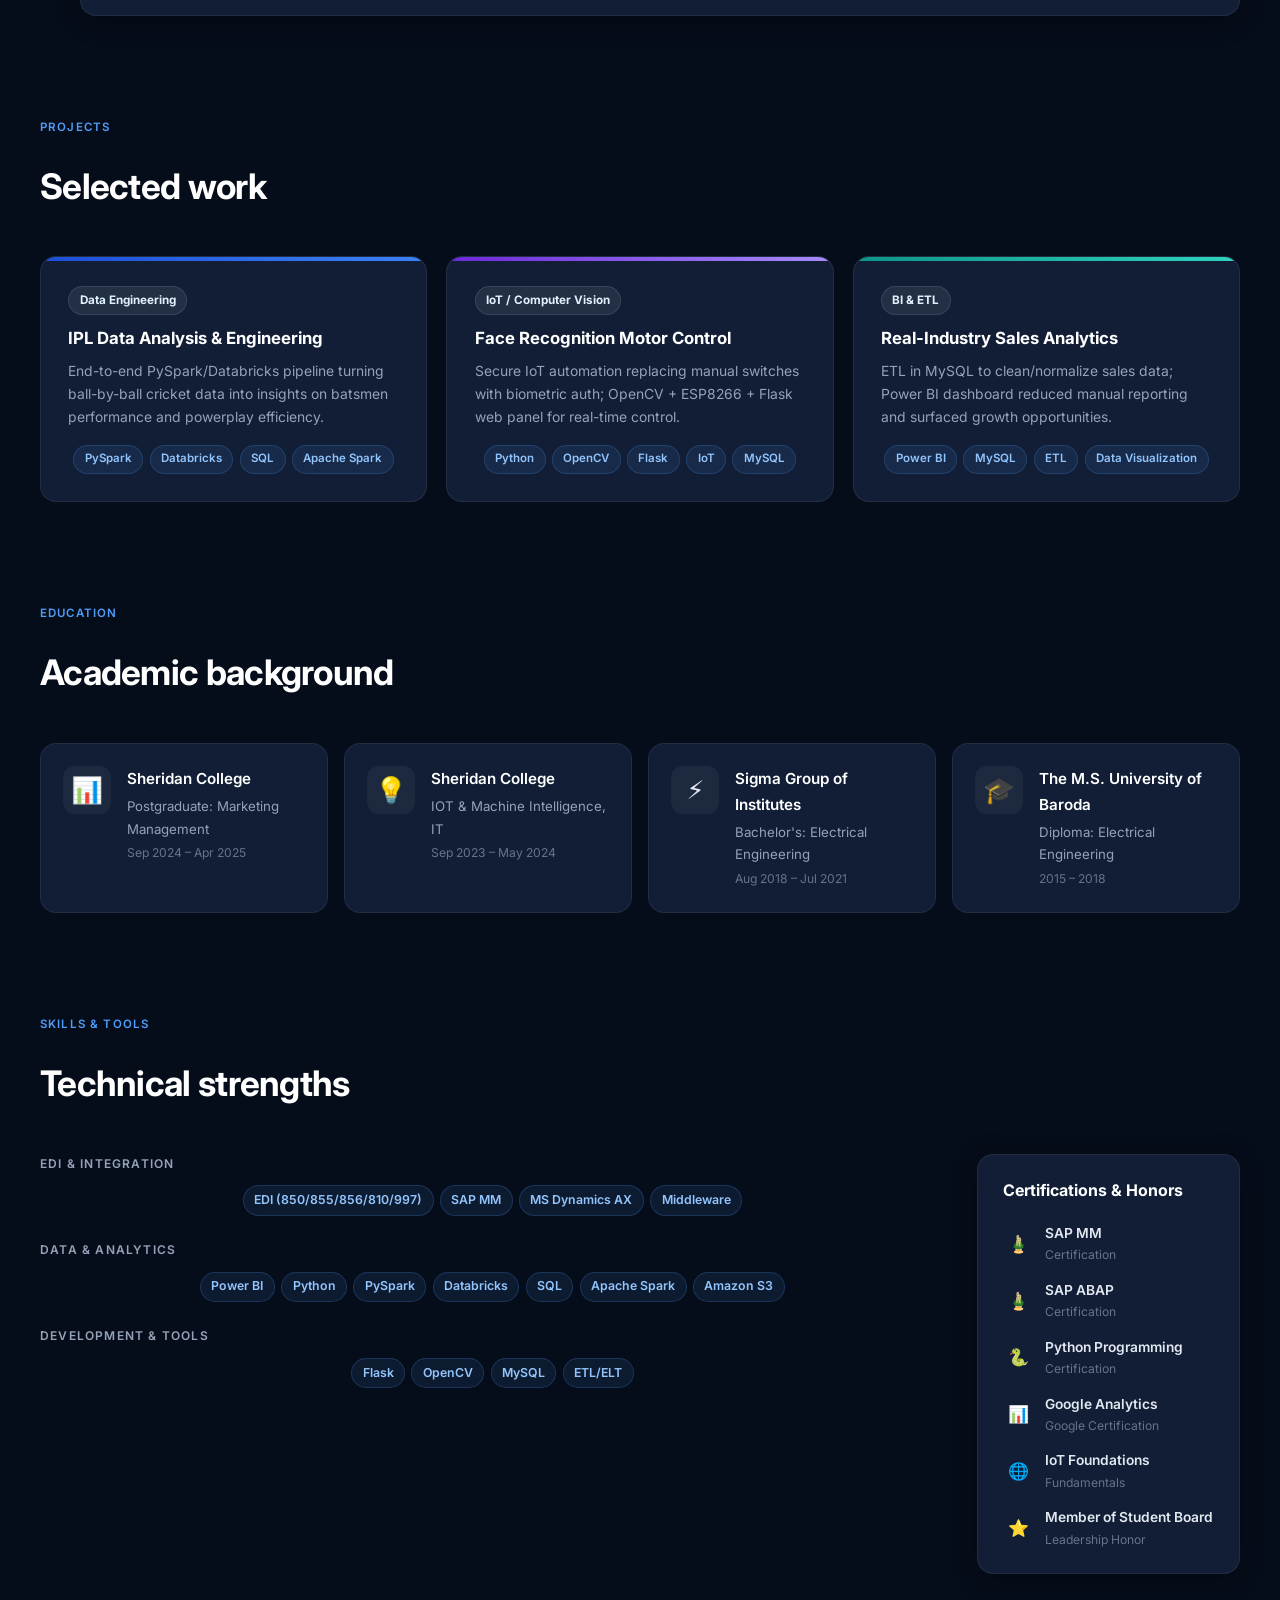
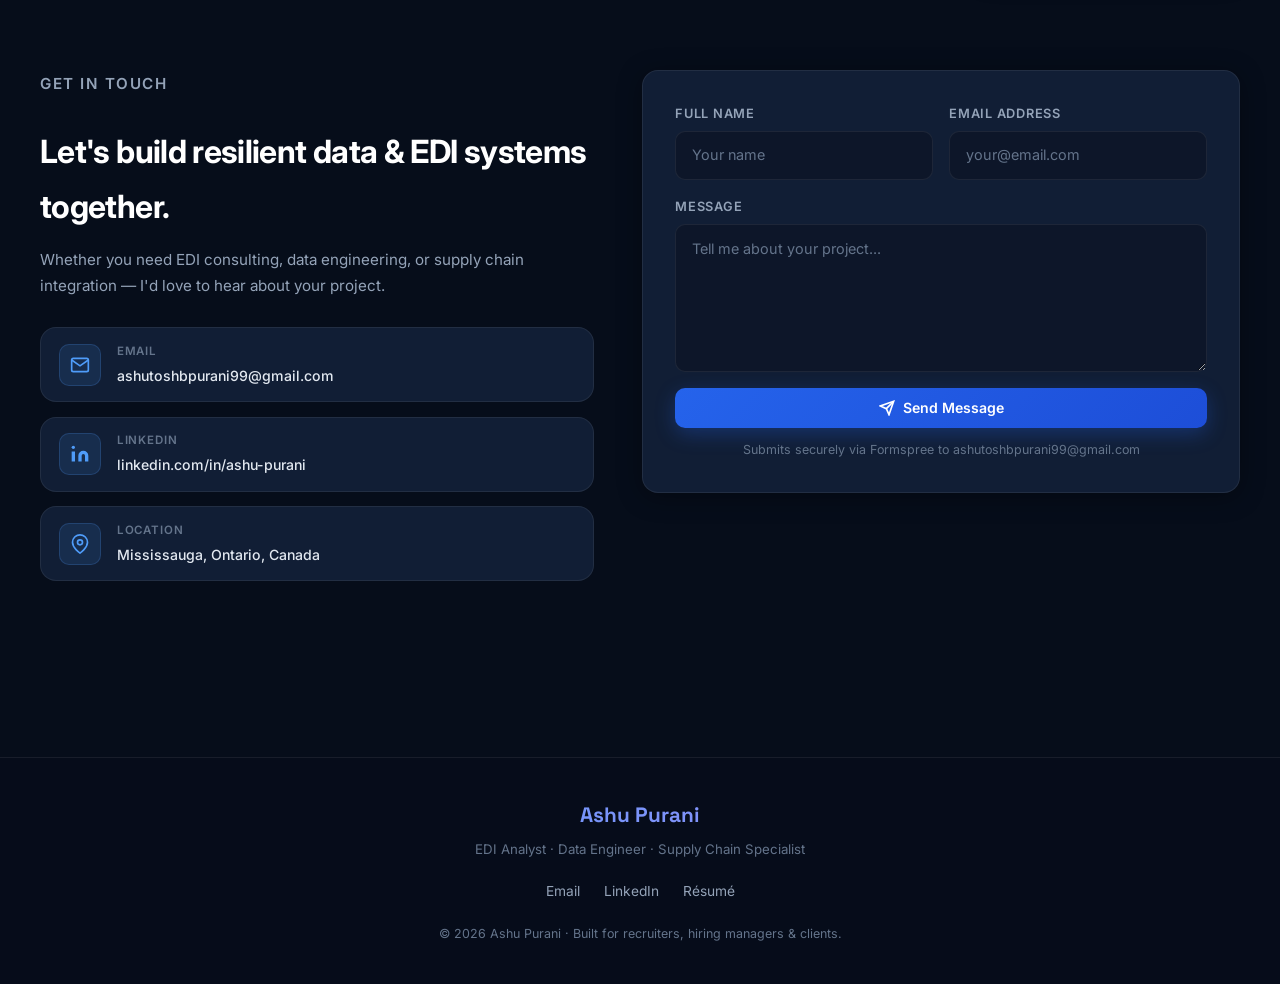
==== commit 958a647d: "feat: full portfolio redesign with animations, improved layout, and interactivity Agent-Logs-Url: ht" ====
--- a/index.html
+++ b/index.html
@@ -3,234 +3,539 @@
 <head>
   <meta charset="UTF-8" />
   <meta name="viewport" content="width=device-width, initial-scale=1.0" />
-  <title>Ashu Purani | EDI & Data Analytics Portfolio</title>
+  <title>Ashu Purani | EDI &amp; Data Analytics Portfolio</title>
+  <meta name="description" content="Ashu Purani — EDI Analyst, Data Engineer, and Supply Chain Specialist based in Mississauga, Ontario." />
   <link rel="preconnect" href="https://fonts.googleapis.com">
   <link rel="preconnect" href="https://fonts.gstatic.com" crossorigin>
-  <link href="https://fonts.googleapis.com/css2?family=Inter:wght@400;500;600;700&family=Space+Grotesk:wght@500;600&display=swap" rel="stylesheet">
+  <link href="https://fonts.googleapis.com/css2?family=Inter:wght@400;500;600;700&family=Space+Grotesk:wght@500;600;700&display=swap" rel="stylesheet">
   <link rel="icon" type="image/png" href="assets/favicon.png">
   <link rel="apple-touch-icon" href="assets/favicon.png">
   <link rel="stylesheet" href="styles.css" />
 </head>
 <body>
-  <header class="nav">
-    <div class="brand">Ashu Purani</div>
-    <nav>
+  <div id="scroll-progress" class="scroll-progress"></div>
+
+  <header class="nav" id="navbar">
+    <a href="#" class="brand">Ashu Purani</a>
+    <nav id="nav-menu">
       <a href="#about">About</a>
       <a href="#experience">Experience</a>
       <a href="#projects">Projects</a>
       <a href="#services">Services</a>
       <a href="#contact">Contact</a>
-      <a class="btn btn-ghost" href="assets/resume.pdf" download>Résumé</a>
-      <button class="btn btn-primary" onclick="scrollToContact()">Contact Me</button>
+      <a class="btn btn-ghost" href="assets/resume.pdf" download>R&eacute;sum&eacute;</a>
+      <button class="btn btn-primary" onclick="scrollToContact()">Hire Me</button>
     </nav>
+    <button class="menu-toggle" id="menuToggle" aria-label="Toggle menu" aria-expanded="false">
+      <span></span><span></span><span></span>
+    </button>
   </header>
 
   <main>
+
+    <!-- HERO -->
     <section class="hero">
-      <div class="hero__bg"></div>
+      <div class="hero__orbs" aria-hidden="true">
+        <div class="orb orb-1"></div>
+        <div class="orb orb-2"></div>
+        <div class="orb orb-3"></div>
+      </div>
       <div class="hero__content">
-        <div class="hero__left">
-          <p class="eyebrow">EDI Analyst · Data & Analytics · Supply Chain</p>
-          <h1>Data-driven, approachable, and focused on seamless system integrations.</h1>
+        <div class="hero__left reveal">
+          <p class="eyebrow">
+            <span class="eyebrow-dot" aria-hidden="true"></span>
+            Available for new opportunities
+          </p>
+          <h1>Data-driven insights.<br><span class="gradient-text">Seamless integrations.</span></h1>
           <p class="lede">I simplify B2B communication with smart EDI strategies and build data products that deliver measurable operational impact.</p>
+          <div class="role-chips">
+            <span id="typing-text" class="typing-chip" aria-live="polite"></span>
+          </div>
           <div class="cta-group">
-            <a class="btn btn-primary" href="#projects">View Projects</a>
-            <a class="btn btn-secondary" href="assets/resume.pdf" download>Download Résumé</a>
-          </div>
-          <div class="meta">
-            <span>Based in Mississauga, Ontario</span>
-            <span>Open to: EDI consulting, Data Analytics/Engineering</span>
-          </div>
-        </div>
-        <div class="hero__right">
+            <a class="btn btn-primary" href="#projects">
+              <svg width="16" height="16" viewBox="0 0 24 24" fill="none" stroke="currentColor" stroke-width="2.5" aria-hidden="true"><rect x="2" y="3" width="20" height="14" rx="2"/><line x1="8" y1="21" x2="16" y2="21"/><line x1="12" y1="17" x2="12" y2="21"/></svg>
+              View Projects
+            </a>
+            <a class="btn btn-secondary" href="assets/resume.pdf" download>
+              <svg width="16" height="16" viewBox="0 0 24 24" fill="none" stroke="currentColor" stroke-width="2.5" aria-hidden="true"><path d="M21 15v4a2 2 0 01-2 2H5a2 2 0 01-2-2v-4"/><polyline points="7,10 12,15 17,10"/><line x1="12" y1="15" x2="12" y2="3"/></svg>
+              Download R&eacute;sum&eacute;
+            </a>
+          </div>
+          <div class="meta-row">
+            <span class="meta-item">
+              <svg width="14" height="14" viewBox="0 0 24 24" fill="none" stroke="currentColor" stroke-width="2" aria-hidden="true"><path d="M21 10c0 7-9 13-9 13s-9-6-9-13a9 9 0 0118 0z"/><circle cx="12" cy="10" r="3"/></svg>
+              Mississauga, Ontario
+            </span>
+            <span class="meta-item">
+              <svg width="14" height="14" viewBox="0 0 24 24" fill="none" stroke="currentColor" stroke-width="2" aria-hidden="true"><circle cx="12" cy="12" r="10"/><polyline points="12,6 12,12 16,14"/></svg>
+              Open to EDI &amp; Data roles
+            </span>
+          </div>
+        </div>
+        <div class="hero__right reveal reveal--right">
           <div class="profile-card">
-            <div class="avatar-frame">
-              <img src="assets/headshot.jpg" alt="Ashu Purani headshot" loading="lazy" />
-            </div>
-            <div>
+            <div class="avatar-ring">
+              <div class="avatar-frame">
+                <img src="assets/headshot.jpg" alt="Ashu Purani headshot" loading="lazy" />
+              </div>
+            </div>
+            <div class="profile-info">
               <p class="name">Ashu Purani</p>
-              <p class="role">Electronic Data Interchange Analyst @ Maple Lodge Farms</p>
-              <p class="tagline">Bridging business systems and data pipelines.</p>
+              <p class="role-title">EDI Analyst @ Maple Lodge Farms</p>
+              <p class="tagline">Bridging business systems &amp; data pipelines.</p>
               <div class="chips">
                 <span class="chip">EDI</span><span class="chip">SAP MM</span><span class="chip">Power BI</span>
                 <span class="chip">Python</span><span class="chip">Data Engineering</span>
               </div>
-            </div>
-          </div>
-        </div>
-      </div>
-    </section>
-
-    <!-- (remaining sections unchanged) -->
-    <section id="about" class="section two-col">
-      <div>
-        <p class="eyebrow">About</p>
-        <h2>Friendly, results-focused partner for retail, supply chain, and IT teams.</h2>
-        <p>I design and operate EDI workflows, data pipelines, and analytics that keep trading partners in sync and leadership informed. Background in SAP MM, APM analytics, and IoT/ML foundations—helping organizations cut downtime, improve OEE, and ship on time.</p>
-      </div>
-      <div class="card stats">
-        <div><h3>25%+</h3><p>Downtime reduction via APM/analytics</p></div>
-        <div><h3>30%+</h3><p>Maintenance cost reduction through CI</p></div>
-        <div><h3>Predictive</h3><p>Data pipelines & dashboards for IPL, sales, EDI</p></div>
-      </div>
-    </section>
-
+              <div class="social-links">
+                <a href="https://www.linkedin.com/in/ashu-purani" target="_blank" rel="noreferrer" class="social-btn" aria-label="LinkedIn profile">
+                  <svg width="18" height="18" viewBox="0 0 24 24" fill="currentColor" aria-hidden="true"><path d="M16 8a6 6 0 016 6v7h-4v-7a2 2 0 00-2-2 2 2 0 00-2 2v7h-4v-7a6 6 0 016-6z"/><rect x="2" y="9" width="4" height="12"/><circle cx="4" cy="4" r="2"/></svg>
+                </a>
+                <a href="mailto:ashutoshbpurani99@gmail.com" class="social-btn" aria-label="Send email">
+                  <svg width="18" height="18" viewBox="0 0 24 24" fill="none" stroke="currentColor" stroke-width="2" aria-hidden="true"><path d="M4 4h16c1.1 0 2 .9 2 2v12c0 1.1-.9 2-2 2H4c-1.1 0-2-.9-2-2V6c0-1.1.9-2 2-2z"/><polyline points="22,6 12,13 2,6"/></svg>
+                </a>
+                <a href="assets/resume.pdf" download class="social-btn" aria-label="Download resume">
+                  <svg width="18" height="18" viewBox="0 0 24 24" fill="none" stroke="currentColor" stroke-width="2" aria-hidden="true"><path d="M21 15v4a2 2 0 01-2 2H5a2 2 0 01-2-2v-4"/><polyline points="7,10 12,15 17,10"/><line x1="12" y1="15" x2="12" y2="3"/></svg>
+                </a>
+              </div>
+            </div>
+          </div>
+        </div>
+      </div>
+    </section>
+
+    <!-- ABOUT -->
+    <section id="about" class="section">
+      <div class="section-header reveal">
+        <p class="eyebrow">About Me</p>
+        <h2>Friendly, results-focused partner for retail, supply chain &amp; IT teams.</h2>
+      </div>
+      <div class="about-grid">
+        <div class="about-text reveal">
+          <p>I design and operate EDI workflows, data pipelines, and analytics that keep trading partners in sync and leadership informed. Background in SAP MM, APM analytics, and IoT/ML foundations &mdash; helping organizations cut downtime, improve OEE, and ship on time.</p>
+          <p>With experience across manufacturing, retail, and technology sectors, I bridge the gap between complex technical systems and meaningful business outcomes.</p>
+        </div>
+        <div class="stats-grid reveal reveal--right">
+          <div class="stat-card">
+            <div class="stat-row"><span class="stat-number" data-target="25">0</span><span class="stat-suffix">%+</span></div>
+            <p>Downtime reduction via APM/analytics</p>
+          </div>
+          <div class="stat-card">
+            <div class="stat-row"><span class="stat-number" data-target="30">0</span><span class="stat-suffix">%+</span></div>
+            <p>Maintenance cost reduction via CI</p>
+          </div>
+          <div class="stat-card">
+            <div class="stat-row"><span class="stat-number" data-target="15">0</span><span class="stat-suffix">%+</span></div>
+            <p>OEE improvement achieved</p>
+          </div>
+          <div class="stat-card">
+            <div class="stat-row"><span class="stat-number" data-target="5">0</span><span class="stat-suffix">+</span></div>
+            <p>Years of industry experience</p>
+          </div>
+        </div>
+      </div>
+    </section>
+
+    <!-- SERVICES -->
     <section id="services" class="section">
-      <p class="eyebrow">Services</p>
-      <h2>How I can help</h2>
-      <div class="grid services">
-        <div class="card">
+      <div class="section-header reveal">
+        <p class="eyebrow">Services</p>
+        <h2>How I can help your business</h2>
+      </div>
+      <div class="services-grid">
+        <div class="service-card reveal">
+          <div class="service-icon" aria-hidden="true">
+            <svg width="26" height="26" viewBox="0 0 24 24" fill="none" stroke="currentColor" stroke-width="1.8"><rect x="2" y="3" width="20" height="14" rx="2"/><line x1="8" y1="21" x2="16" y2="21"/><line x1="12" y1="17" x2="12" y2="21"/></svg>
+          </div>
           <h3>EDI Consulting</h3>
-          <p>Design, map, and optimize EDI (850/855/856/810/997), onboard partners, monitor flows with actionable alerts.</p>
+          <p>Design, map, and optimize EDI (850/855/856/810/997), onboard partners, and monitor flows with actionable alerts.</p>
           <ul>
-            <li>SIT leadership for new partners</li>
-            <li>Exception handling & RCA</li>
-            <li>Compliance & documentation</li>
+            <li>SIT leadership for new trading partners</li>
+            <li>Exception handling &amp; root cause analysis</li>
+            <li>Compliance documentation &amp; auditing</li>
           </ul>
         </div>
-        <div class="card">
-          <h3>Data Analytics & Engineering</h3>
+        <div class="service-card reveal" style="--delay: 0.1s">
+          <div class="service-icon" aria-hidden="true">
+            <svg width="26" height="26" viewBox="0 0 24 24" fill="none" stroke="currentColor" stroke-width="1.8"><polyline points="22,12 18,12 15,21 9,3 6,12 2,12"/></svg>
+          </div>
+          <h3>Data Analytics &amp; Engineering</h3>
           <p>End-to-end pipelines and dashboards that turn messy data into decision-ready insights.</p>
           <ul>
-            <li>PySpark / Databricks pipelines</li>
+            <li>PySpark / Databricks data pipelines</li>
             <li>Power BI executive dashboards</li>
-            <li>ETL/ELT with SQL & Python</li>
+            <li>ETL/ELT with SQL &amp; Python</li>
           </ul>
         </div>
-      </div>
-    </section>
-
+        <div class="service-card reveal" style="--delay: 0.2s">
+          <div class="service-icon" aria-hidden="true">
+            <svg width="26" height="26" viewBox="0 0 24 24" fill="none" stroke="currentColor" stroke-width="1.8"><path d="M17 21v-2a4 4 0 00-4-4H5a4 4 0 00-4 4v2"/><circle cx="9" cy="7" r="4"/><path d="M23 21v-2a4 4 0 00-3-3.87"/><path d="M16 3.13a4 4 0 010 7.75"/></svg>
+          </div>
+          <h3>Supply Chain Integration</h3>
+          <p>Connecting ERP systems, trading partners, and analytics to create resilient supply chain operations.</p>
+          <ul>
+            <li>SAP MM process design &amp; optimization</li>
+            <li>Vendor onboarding &amp; compliance</li>
+            <li>Inventory &amp; procurement analytics</li>
+          </ul>
+        </div>
+      </div>
+    </section>
+
+    <!-- EXPERIENCE -->
     <section id="experience" class="section">
-      <p class="eyebrow">Experience</p>
-      <h2>Career timeline</h2>
+      <div class="section-header reveal">
+        <p class="eyebrow">Experience</p>
+        <h2>Career timeline</h2>
+      </div>
       <div class="timeline">
-        <article class="card">
-          <h3>Electronic Data Interchange Analyst — Maple Lodge Farms</h3>
-          <p class="meta">Jun 2025 – Present · Brampton, ON</p>
-          <ul>
-            <li>Lead SIT for new partners; ensured timely & accurate 850/855/856/810/997 flows.</li>
-            <li>Monitored EDI via MS Dynamics AX & middleware; drove automation and alerts.</li>
-            <li>Optimized partner compliance and documentation.</li>
+        <div class="timeline-track" aria-hidden="true"></div>
+
+        <article class="timeline-item reveal">
+          <div class="timeline-dot" aria-hidden="true"></div>
+          <div class="card timeline-card">
+            <div class="timeline-header">
+              <div>
+                <h3>Electronic Data Interchange Analyst</h3>
+                <p class="company">Maple Lodge Farms</p>
+              </div>
+              <span class="timeline-date">Jun 2025 &ndash; Present</span>
+            </div>
+            <p class="meta-location">Brampton, ON</p>
+            <ul>
+              <li>Lead SIT for new partners; ensured timely &amp; accurate 850/855/856/810/997 flows.</li>
+              <li>Monitored EDI via MS Dynamics AX &amp; middleware; drove automation and alerts.</li>
+              <li>Optimized partner compliance and documentation.</li>
+            </ul>
+            <div class="chips small-chips">
+              <span class="chip">EDI</span><span class="chip">MS Dynamics AX</span><span class="chip">SIT</span><span class="chip">Automation</span>
+            </div>
+          </div>
+        </article>
+
+        <article class="timeline-item reveal" style="--delay: 0.1s">
+          <div class="timeline-dot" aria-hidden="true"></div>
+          <div class="card timeline-card">
+            <div class="timeline-header">
+              <div>
+                <h3>Operations Data Analyst</h3>
+                <p class="company">L&amp;T Technology Services</p>
+              </div>
+              <span class="timeline-date">Nov 2021 &ndash; Aug 2023</span>
+            </div>
+            <p class="meta-location">Vadodara, India</p>
+            <ul>
+              <li>Reduced downtime by 25% with APM predictive analytics.</li>
+              <li>Improved reliability via FMEA/RCA and data-driven process improvements.</li>
+              <li>Raised OEE by 15%; standardized procurement analytics.</li>
+            </ul>
+            <div class="chips small-chips">
+              <span class="chip">APM</span><span class="chip">Power BI</span><span class="chip">FMEA/RCA</span><span class="chip">Predictive Analytics</span>
+            </div>
+          </div>
+        </article>
+
+        <article class="timeline-item reveal" style="--delay: 0.15s">
+          <div class="timeline-dot" aria-hidden="true"></div>
+          <div class="card timeline-card">
+            <div class="timeline-header">
+              <div>
+                <h3>SAP MM Analyst</h3>
+                <p class="company">L&amp;T Technology Services</p>
+              </div>
+              <span class="timeline-date">May 2020 &ndash; Nov 2021</span>
+            </div>
+            <p class="meta-location">Vadodara, India</p>
+            <ul>
+              <li>Managed SAP MM processes across procurement, inventory, and logistics.</li>
+              <li>Translated business requirements into scalable SAP MM solutions.</li>
+              <li>Analytics-driven cost reduction and performance improvements.</li>
+            </ul>
+            <div class="chips small-chips">
+              <span class="chip">SAP MM</span><span class="chip">Procurement</span><span class="chip">Analytics</span>
+            </div>
+          </div>
+        </article>
+
+        <article class="timeline-item reveal" style="--delay: 0.2s">
+          <div class="timeline-dot" aria-hidden="true"></div>
+          <div class="card timeline-card">
+            <div class="timeline-header">
+              <div>
+                <h3>Data Administrator / Controller</h3>
+                <p class="company">Vadodara, India</p>
+              </div>
+              <span class="timeline-date">Aug 2019 &ndash; May 2020</span>
+            </div>
+            <ul>
+              <li>Improved data retrieval efficiency by 30% with better backups &amp; recovery.</li>
+              <li>Reduced discrepancies by 25% via validation and standardization.</li>
+              <li>Strengthened data protection and compliance controls.</li>
+            </ul>
+            <div class="chips small-chips">
+              <span class="chip">Data Management</span><span class="chip">Compliance</span>
+            </div>
+          </div>
+        </article>
+
+        <article class="timeline-item reveal" style="--delay: 0.25s">
+          <div class="timeline-dot" aria-hidden="true"></div>
+          <div class="card timeline-card">
+            <div class="timeline-header">
+              <div>
+                <h3>Maintenance Reliability Analyst</h3>
+                <p class="company">Vadodara, India</p>
+              </div>
+              <span class="timeline-date">Jan 2019 &ndash; Aug 2019</span>
+            </div>
+            <ul>
+              <li>Increased equipment lifespan by 20% via RCM-based maintenance.</li>
+              <li>Lowered costs by 30% through continuous improvement.</li>
+              <li>Enhanced team competence via training and best practices.</li>
+            </ul>
+            <div class="chips small-chips">
+              <span class="chip">RCM</span><span class="chip">Reliability</span><span class="chip">Process Improvement</span>
+            </div>
+          </div>
+        </article>
+      </div>
+    </section>
+
+    <!-- PROJECTS -->
+    <section id="projects" class="section">
+      <div class="section-header reveal">
+        <p class="eyebrow">Projects</p>
+        <h2>Selected work</h2>
+      </div>
+      <div class="projects-grid">
+        <article class="project-card reveal">
+          <div class="project-accent accent-blue" aria-hidden="true"></div>
+          <div class="pill">Data Engineering</div>
+          <h3>IPL Data Analysis &amp; Engineering</h3>
+          <p>End-to-end PySpark/Databricks pipeline turning ball-by-ball cricket data into insights on batsmen performance and powerplay efficiency.</p>
+          <div class="chips small-chips">
+            <span class="chip">PySpark</span><span class="chip">Databricks</span><span class="chip">SQL</span><span class="chip">Apache Spark</span>
+          </div>
+        </article>
+        <article class="project-card reveal" style="--delay: 0.1s">
+          <div class="project-accent accent-purple" aria-hidden="true"></div>
+          <div class="pill">IoT / Computer Vision</div>
+          <h3>Face Recognition Motor Control</h3>
+          <p>Secure IoT automation replacing manual switches with biometric auth; OpenCV + ESP8266 + Flask web panel for real-time control.</p>
+          <div class="chips small-chips">
+            <span class="chip">Python</span><span class="chip">OpenCV</span><span class="chip">Flask</span><span class="chip">IoT</span><span class="chip">MySQL</span>
+          </div>
+        </article>
+        <article class="project-card reveal" style="--delay: 0.2s">
+          <div class="project-accent accent-teal" aria-hidden="true"></div>
+          <div class="pill">BI &amp; ETL</div>
+          <h3>Real-Industry Sales Analytics</h3>
+          <p>ETL in MySQL to clean/normalize sales data; Power BI dashboard reduced manual reporting and surfaced growth opportunities.</p>
+          <div class="chips small-chips">
+            <span class="chip">Power BI</span><span class="chip">MySQL</span><span class="chip">ETL</span><span class="chip">Data Visualization</span>
+          </div>
+        </article>
+      </div>
+    </section>
+
+    <!-- EDUCATION -->
+    <section id="education" class="section">
+      <div class="section-header reveal">
+        <p class="eyebrow">Education</p>
+        <h2>Academic background</h2>
+      </div>
+      <div class="education-grid">
+        <div class="edu-card reveal">
+          <div class="edu-icon" aria-hidden="true">&#128202;</div>
+          <div>
+            <h3>Sheridan College</h3>
+            <p class="edu-program">Postgraduate: Marketing Management</p>
+            <p class="edu-date">Sep 2024 &ndash; Apr 2025</p>
+          </div>
+        </div>
+        <div class="edu-card reveal" style="--delay: 0.1s">
+          <div class="edu-icon" aria-hidden="true">&#128161;</div>
+          <div>
+            <h3>Sheridan College</h3>
+            <p class="edu-program">IOT &amp; Machine Intelligence, IT</p>
+            <p class="edu-date">Sep 2023 &ndash; May 2024</p>
+          </div>
+        </div>
+        <div class="edu-card reveal" style="--delay: 0.15s">
+          <div class="edu-icon" aria-hidden="true">&#9889;</div>
+          <div>
+            <h3>Sigma Group of Institutes</h3>
+            <p class="edu-program">Bachelor's: Electrical Engineering</p>
+            <p class="edu-date">Aug 2018 &ndash; Jul 2021</p>
+          </div>
+        </div>
+        <div class="edu-card reveal" style="--delay: 0.2s">
+          <div class="edu-icon" aria-hidden="true">&#127891;</div>
+          <div>
+            <h3>The M.S. University of Baroda</h3>
+            <p class="edu-program">Diploma: Electrical Engineering</p>
+            <p class="edu-date">2015 &ndash; 2018</p>
+          </div>
+        </div>
+      </div>
+    </section>
+
+    <!-- SKILLS -->
+    <section id="skills" class="section">
+      <div class="section-header reveal">
+        <p class="eyebrow">Skills &amp; Tools</p>
+        <h2>Technical strengths</h2>
+      </div>
+      <div class="skills-layout">
+        <div class="skills-categories reveal">
+          <div class="skill-category">
+            <h4>EDI &amp; Integration</h4>
+            <div class="chip-list">
+              <span class="chip">EDI (850/855/856/810/997)</span>
+              <span class="chip">SAP MM</span>
+              <span class="chip">MS Dynamics AX</span>
+              <span class="chip">Middleware</span>
+            </div>
+          </div>
+          <div class="skill-category">
+            <h4>Data &amp; Analytics</h4>
+            <div class="chip-list">
+              <span class="chip">Power BI</span>
+              <span class="chip">Python</span>
+              <span class="chip">PySpark</span>
+              <span class="chip">Databricks</span>
+              <span class="chip">SQL</span>
+              <span class="chip">Apache Spark</span>
+              <span class="chip">Amazon S3</span>
+            </div>
+          </div>
+          <div class="skill-category">
+            <h4>Development &amp; Tools</h4>
+            <div class="chip-list">
+              <span class="chip">Flask</span>
+              <span class="chip">OpenCV</span>
+              <span class="chip">MySQL</span>
+              <span class="chip">ETL/ELT</span>
+            </div>
+          </div>
+        </div>
+        <div class="certifications-card card reveal reveal--right">
+          <h3>Certifications &amp; Honors</h3>
+          <ul class="cert-list">
+            <li>
+              <span class="cert-icon" aria-hidden="true">&#127885;</span>
+              <div><strong>SAP MM</strong><span class="cert-issuer">Certification</span></div>
+            </li>
+            <li>
+              <span class="cert-icon" aria-hidden="true">&#127885;</span>
+              <div><strong>SAP ABAP</strong><span class="cert-issuer">Certification</span></div>
+            </li>
+            <li>
+              <span class="cert-icon" aria-hidden="true">&#128013;</span>
+              <div><strong>Python Programming</strong><span class="cert-issuer">Certification</span></div>
+            </li>
+            <li>
+              <span class="cert-icon" aria-hidden="true">&#128202;</span>
+              <div><strong>Google Analytics</strong><span class="cert-issuer">Google Certification</span></div>
+            </li>
+            <li>
+              <span class="cert-icon" aria-hidden="true">&#127760;</span>
+              <div><strong>IoT Foundations</strong><span class="cert-issuer">Fundamentals</span></div>
+            </li>
+            <li>
+              <span class="cert-icon" aria-hidden="true">&#11088;</span>
+              <div><strong>Member of Student Board</strong><span class="cert-issuer">Leadership Honor</span></div>
+            </li>
           </ul>
-        </article>
-        <article class="card">
-          <h3>Operations Data Analyst — L&T Technology Services</h3>
-          <p class="meta">Nov 2021 – Aug 2023 · Vadodara, India</p>
-          <ul>
-            <li>Reduced downtime by 25% with APM predictive analytics.</li>
-            <li>Improved reliability via FMEA/RCA and data-driven process improvements.</li>
-            <li>Raised OEE by 15%; standardized procurement analytics.</li>
-          </ul>
-        </article>
-        <article class="card">
-          <h3>SAP MM Analyst — L&T Technology Services</h3>
-          <p class="meta">May 2020 – Nov 2021 · Vadodara, India</p>
-          <ul>
-            <li>Managed SAP MM processes across procurement, inventory, logistics.</li>
-            <li>Translated business requirements into scalable SAP MM solutions.</li>
-            <li>Analytics-driven cost reduction and performance improvements.</li>
-          </ul>
-        </article>
-        <article class="card">
-          <h3>Data Administrator/Controller</h3>
-          <p class="meta">Aug 2019 – May 2020 · Vadodara, India</p>
-          <ul>
-            <li>Improved data retrieval efficiency by 30% with better backups & recovery.</li>
-            <li>Reduced discrepancies by 25% via validation and standardization.</li>
-            <li>Strengthened data protection and compliance controls.</li>
-          </ul>
-        </article>
-        <article class="card">
-          <h3>Maintenance Reliability Analyst</h3>
-          <p class="meta">Jan 2019 – Aug 2019 · Vadodara, India</p>
-          <ul>
-            <li>Increased equipment lifespan by 20% via RCM-based maintenance.</li>
-            <li>Lowered costs by 30% through continuous improvement.</li>
-            <li>Enhanced team competence via training and best practices.</li>
-          </ul>
-        </article>
-      </div>
-    </section>
-
-    <section id="projects" class="section">
-      <p class="eyebrow">Projects</p>
-      <h2>Selected work</h2>
-      <div class="grid projects">
-        <article class="card project">
-          <div class="pill">Data Engineering</div>
-          <h3>IPL Data Analysis & Engineering</h3>
-          <p>End-to-end PySpark/Databricks pipeline turning ball-by-ball data into insights on batsmen performance and powerplay efficiency.</p>
-          <p class="meta">Skills: PySpark · Databricks · SQL · Data Engineering</p>
-        </article>
-        <article class="card project">
-          <div class="pill">IoT / Computer Vision</div>
-          <h3>Face Recognition-Based Motor Control System</h3>
-          <p>Secure IoT automation replacing manual switches with biometric auth; OpenCV + ESP8266 + Flask web panel for real-time control.</p>
-          <p class="meta">Skills: Python · OpenCV · Flask · IoT · MySQL</p>
-        </article>
-        <article class="card project">
-          <div class="pill">BI & ETL</div>
-          <h3>Real-Industry Sales Analytics (Power BI)</h3>
-          <p>ETL in MySQL to clean/normalize sales data; Power BI dashboard reduced manual reporting and surfaced growth opportunities.</p>
-          <p class="meta">Skills: Power BI · MySQL · ETL · Data Visualization</p>
-        </article>
-      </div>
-    </section>
-
-    <section id="education" class="section">
-      <p class="eyebrow">Education</p>
-      <h2>Academic background</h2>
-      <div class="grid education">
-        <div class="card"><h3>Sheridan College</h3><p>Postgraduate: Marketing/Marketing Management (Sep 2024 – Apr 2025)</p></div>
-        <div class="card"><h3>Sheridan College</h3><p>IOT & Machine Intelligence, IT (Sep 2023 – May 2024)</p></div>
-        <div class="card"><h3>Sigma Group of Institutes</h3><p>Bachelor’s: Electrical Engineering Technologies (Aug 2018 – Jul 2021)</p></div>
-        <div class="card"><h3>The M.S. University of Baroda</h3><p>Diploma: Electrical Engineering Technologies (2015 – 2018)</p></div>
-      </div>
-    </section>
-
-    <section id="skills" class="section two-col">
-      <div>
-        <p class="eyebrow">Skills & Tools</p>
-        <h2>Technical strengths</h2>
-        <div class="chip-list">
-          <span class="chip">EDI (850/855/856/810/997)</span><span class="chip">SAP MM</span><span class="chip">Power BI</span>
-          <span class="chip">Python</span><span class="chip">PySpark</span><span class="chip">Databricks</span>
-          <span class="chip">SQL</span><span class="chip">Apache Spark</span><span class="chip">Amazon S3</span>
-          <span class="chip">Flask</span><span class="chip">OpenCV</span>
-        </div>
-      </div>
-      <div class="card">
-        <h3>Certifications & Honors</h3>
-        <ul class="tight">
-          <li>SAP MM</li><li>SAP ABAP</li><li>Python Programming</li>
-          <li>Google Analytics Certification</li><li>IoT Foundations: Fundamentals</li>
-          <li>Member of Student Board</li>
-        </ul>
-      </div>
-    </section>
-
-    <section id="contact" class="section contact">
-      <div>
-        <p class="eyebrow">Contact</p>
-        <h2>Let’s build resilient data & EDI systems together.</h2>
-        <p>Email: <a href="mailto:ashutoshbpurani99@gmail.com">ashutoshbpurani99@gmail.com</a></p>
-        <p>LinkedIn: <a href="https://www.linkedin.com/in/ashu-purani" target="_blank" rel="noreferrer">linkedin.com/in/ashu-purani</a></p>
-      </div>
-      <form action="https://formspree.io/f/xaqlyqal" method="POST" class="card form">
-        <input type="hidden" name="_subject" value="New inquiry from portfolio site">
-        <label>Name<input type="text" name="name" required></label>
-        <label>Email<input type="email" name="email" required></label>
-        <label>Message<textarea name="message" rows="4" required></textarea></label>
-        <button type="submit" class="btn btn-primary">Send Message</button>
-        <p class="small">Submits securely to ashutoshbpurani99@gmail.com via Formspree.</p>
-      </form>
-    </section>
+        </div>
+      </div>
+    </section>
+
+    <!-- CONTACT -->
+    <section id="contact" class="section">
+      <div class="contact-layout">
+        <div class="contact-info reveal">
+          <p class="eyebrow">Get in Touch</p>
+          <h2>Let's build resilient data &amp; EDI systems together.</h2>
+          <p>Whether you need EDI consulting, data engineering, or supply chain integration &mdash; I'd love to hear about your project.</p>
+          <div class="contact-items">
+            <a href="mailto:ashutoshbpurani99@gmail.com" class="contact-item">
+              <div class="contact-item-icon" aria-hidden="true">
+                <svg width="20" height="20" viewBox="0 0 24 24" fill="none" stroke="currentColor" stroke-width="2"><path d="M4 4h16c1.1 0 2 .9 2 2v12c0 1.1-.9 2-2 2H4c-1.1 0-2-.9-2-2V6c0-1.1.9-2 2-2z"/><polyline points="22,6 12,13 2,6"/></svg>
+              </div>
+              <div>
+                <p class="contact-label">Email</p>
+                <p class="contact-value">ashutoshbpurani99@gmail.com</p>
+              </div>
+            </a>
+            <a href="https://www.linkedin.com/in/ashu-purani" target="_blank" rel="noreferrer" class="contact-item">
+              <div class="contact-item-icon" aria-hidden="true">
+                <svg width="20" height="20" viewBox="0 0 24 24" fill="currentColor"><path d="M16 8a6 6 0 016 6v7h-4v-7a2 2 0 00-2-2 2 2 0 00-2 2v7h-4v-7a6 6 0 016-6z"/><rect x="2" y="9" width="4" height="12"/><circle cx="4" cy="4" r="2"/></svg>
+              </div>
+              <div>
+                <p class="contact-label">LinkedIn</p>
+                <p class="contact-value">linkedin.com/in/ashu-purani</p>
+              </div>
+            </a>
+            <div class="contact-item non-link">
+              <div class="contact-item-icon" aria-hidden="true">
+                <svg width="20" height="20" viewBox="0 0 24 24" fill="none" stroke="currentColor" stroke-width="2"><path d="M21 10c0 7-9 13-9 13s-9-6-9-13a9 9 0 0118 0z"/><circle cx="12" cy="10" r="3"/></svg>
+              </div>
+              <div>
+                <p class="contact-label">Location</p>
+                <p class="contact-value">Mississauga, Ontario, Canada</p>
+              </div>
+            </div>
+          </div>
+        </div>
+        <form action="https://formspree.io/f/xaqlyqal" method="POST" class="contact-form card reveal reveal--right" id="contactForm" novalidate>
+          <input type="hidden" name="_subject" value="New inquiry from portfolio site">
+          <div class="form-row">
+            <label class="form-group">
+              <span>Full Name</span>
+              <input type="text" name="name" placeholder="Your name" required>
+            </label>
+            <label class="form-group">
+              <span>Email Address</span>
+              <input type="email" name="email" placeholder="your@email.com" required>
+            </label>
+          </div>
+          <label class="form-group">
+            <span>Message</span>
+            <textarea name="message" rows="5" placeholder="Tell me about your project..." required></textarea>
+          </label>
+          <button type="submit" class="btn btn-primary btn-full" id="submitBtn">
+            <svg width="16" height="16" viewBox="0 0 24 24" fill="none" stroke="currentColor" stroke-width="2.5" aria-hidden="true"><line x1="22" y1="2" x2="11" y2="13"/><polygon points="22,2 15,22 11,13 2,9"/></svg>
+            Send Message
+          </button>
+          <p class="small">Submits securely via Formspree to ashutoshbpurani99@gmail.com</p>
+          <div class="form-success" id="formSuccess" role="alert" aria-live="assertive">
+            <svg width="20" height="20" viewBox="0 0 24 24" fill="none" stroke="currentColor" stroke-width="2.5" aria-hidden="true"><polyline points="20,6 9,17 4,12"/></svg>
+            <p>Message sent! I'll get back to you soon.</p>
+          </div>
+        </form>
+      </div>
+    </section>
+
   </main>
 
   <footer class="footer">
-    <p>© <span id="year"></span> Ashu Purani · Built for recruiters, hiring managers, and clients.</p>
+    <div class="footer-content">
+      <p class="footer-brand">Ashu Purani</p>
+      <p class="footer-tagline">EDI Analyst &middot; Data Engineer &middot; Supply Chain Specialist</p>
+      <nav class="footer-links" aria-label="Footer navigation">
+        <a href="mailto:ashutoshbpurani99@gmail.com">Email</a>
+        <a href="https://www.linkedin.com/in/ashu-purani" target="_blank" rel="noreferrer">LinkedIn</a>
+        <a href="assets/resume.pdf" download>R&eacute;sum&eacute;</a>
+      </nav>
+      <p class="footer-copy">&copy; <span id="year"></span> Ashu Purani &middot; Built for recruiters, hiring managers &amp; clients.</p>
+    </div>
   </footer>
+
+  <button class="back-to-top" id="backToTop" aria-label="Back to top">
+    <svg width="20" height="20" viewBox="0 0 24 24" fill="none" stroke="currentColor" stroke-width="2.5" aria-hidden="true"><polyline points="18,15 12,9 6,15"/></svg>
+  </button>
 
   <script src="script.js"></script>
 </body>
-</html>+</html>
--- a/styles.css
+++ b/styles.css
@@ -1,149 +1,1332 @@
+/* ===========================
+   CSS CUSTOM PROPERTIES
+   =========================== */
 :root {
-  --bg: #0b1224;
-  --bg-soft: #0f172a;
-  --surface: #0f172a;
-  --surface-2: #111a30;
+  --bg: #060d1a;
+  --bg-soft: #0b1424;
+  --surface: #0d1629;
+  --surface-2: #111e35;
+  --surface-3: #162542;
   --text: #e2e8f0;
-  --muted: #94a3b8;
-  --primary: #60a5fa;
+  --muted: #64748b;
+  --muted-2: #94a3b8;
+  --primary: #4f9cf9;
+  --primary-glow: rgba(79, 156, 249, 0.4);
   --primary-strong: #2563eb;
   --accent: #a78bfa;
-  --border: rgba(255,255,255,0.08);
-  --shadow: 0 24px 80px rgba(0,0,0,0.35);
-}
-
-* { box-sizing: border-box; }
+  --accent-glow: rgba(167, 139, 250, 0.35);
+  --teal: #2dd4bf;
+  --border: rgba(255, 255, 255, 0.07);
+  --border-bright: rgba(255, 255, 255, 0.12);
+  --shadow: 0 4px 24px rgba(0, 0, 0, 0.35);
+  --shadow-lg: 0 24px 80px rgba(0, 0, 0, 0.5);
+  --radius: 16px;
+  --radius-lg: 24px;
+  --radius-sm: 10px;
+  --transition: all 0.3s cubic-bezier(0.4, 0, 0.2, 1);
+}
+
+/* ===========================
+   RESET & BASE
+   =========================== */
+*, *::before, *::after {
+  box-sizing: border-box;
+  margin: 0;
+  padding: 0;
+}
+
+html {
+  scroll-behavior: smooth;
+}
+
+::-webkit-scrollbar { width: 5px; }
+::-webkit-scrollbar-track { background: var(--bg); }
+::-webkit-scrollbar-thumb { background: var(--primary-strong); border-radius: 3px; }
+::-webkit-scrollbar-thumb:hover { background: var(--primary); }
+
 body {
-  margin: 0;
   font-family: 'Inter', system-ui, -apple-system, sans-serif;
   color: var(--text);
-  background: radial-gradient(circle at 20% 20%, rgba(96,165,250,0.12), transparent 30%),
-              radial-gradient(circle at 80% 0%, rgba(167,139,250,0.12), transparent 25%),
-              var(--bg);
-  line-height: 1.65;
-}
-
+  background: var(--bg);
+  line-height: 1.7;
+  overflow-x: hidden;
+}
+
+/* ===========================
+   SCROLL PROGRESS
+   =========================== */
+.scroll-progress {
+  position: fixed;
+  top: 0; left: 0;
+  height: 3px;
+  width: 0%;
+  background: linear-gradient(90deg, var(--primary), var(--accent));
+  z-index: 200;
+  transition: width 0.1s linear;
+  border-radius: 0 2px 2px 0;
+}
+
+/* ===========================
+   NAVIGATION
+   =========================== */
 .nav {
-  position: sticky; top: 0; z-index: 20;
-  display: flex; justify-content: space-between; align-items: center;
-  padding: 1rem 2rem; background: rgba(11,18,36,0.8);
-  backdrop-filter: blur(14px); border-bottom: 1px solid var(--border);
-}
-.nav nav { display: flex; align-items: center; gap: 0.8rem; flex-wrap: wrap; }
-.nav a { text-decoration: none; color: var(--muted); font-weight: 600; }
-.nav a:hover { color: #fff; }
-.brand { font-weight: 700; font-family: 'Space Grotesk', 'Inter', sans-serif; letter-spacing: 0.01em; color: #fff; }
-
-main { padding: 2rem clamp(1.2rem, 3vw, 3rem) 3rem; }
-
-.section { margin: 4rem auto; max-width: 1180px; }
+  position: sticky;
+  top: 0;
+  z-index: 100;
+  display: flex;
+  justify-content: space-between;
+  align-items: center;
+  padding: 1rem 2.5rem;
+  background: rgba(6, 13, 26, 0.85);
+  backdrop-filter: blur(20px) saturate(1.5);
+  border-bottom: 1px solid var(--border);
+  transition: var(--transition);
+}
+
+.nav.scrolled {
+  padding: 0.75rem 2.5rem;
+  box-shadow: 0 4px 30px rgba(0, 0, 0, 0.3);
+}
+
+.nav nav {
+  display: flex;
+  align-items: center;
+  gap: 0.5rem;
+  flex-wrap: wrap;
+}
+
+.nav nav a {
+  text-decoration: none;
+  color: var(--muted-2);
+  font-weight: 500;
+  font-size: 0.88rem;
+  padding: 0.4rem 0.65rem;
+  border-radius: 8px;
+  transition: color 0.2s, background 0.2s;
+}
+
+.nav nav a:hover,
+.nav nav a.active {
+  color: #fff;
+  background: rgba(255, 255, 255, 0.07);
+}
+
+.brand {
+  font-weight: 700;
+  font-family: 'Space Grotesk', 'Inter', sans-serif;
+  font-size: 1.15rem;
+  letter-spacing: -0.01em;
+  color: #fff;
+  text-decoration: none;
+  background: linear-gradient(135deg, #fff 30%, #94a3b8);
+  -webkit-background-clip: text;
+  -webkit-text-fill-color: transparent;
+  background-clip: text;
+}
+
+/* Hamburger */
+.menu-toggle {
+  display: none;
+  flex-direction: column;
+  justify-content: center;
+  gap: 5px;
+  width: 36px;
+  height: 36px;
+  background: rgba(255, 255, 255, 0.07);
+  border: 1px solid var(--border);
+  border-radius: 8px;
+  cursor: pointer;
+  padding: 8px 7px;
+  transition: var(--transition);
+}
+
+.menu-toggle span {
+  display: block;
+  height: 2px;
+  background: var(--text);
+  border-radius: 2px;
+  transition: var(--transition);
+}
+
+.menu-toggle.open span:nth-child(1) { transform: translateY(7px) rotate(45deg); }
+.menu-toggle.open span:nth-child(2) { opacity: 0; transform: scaleX(0); }
+.menu-toggle.open span:nth-child(3) { transform: translateY(-7px) rotate(-45deg); }
+
+/* ===========================
+   LAYOUT
+   =========================== */
+main {
+  padding: 0 clamp(1rem, 3vw, 2.5rem) 5rem;
+}
+
+.section {
+  margin: 6rem auto;
+  max-width: 1200px;
+}
+
+.section-header {
+  margin-bottom: 2.5rem;
+}
+
+.section-header h2 {
+  font-size: clamp(1.6rem, 3vw, 2.2rem);
+  color: #fff;
+  letter-spacing: -0.02em;
+  margin-top: 0.3rem;
+}
+
+/* ===========================
+   HERO
+   =========================== */
 .hero {
   position: relative;
   overflow: hidden;
-  border-radius: 24px;
-  padding: clamp(1.5rem, 4vw, 2.5rem);
+  border-radius: var(--radius-lg);
+  padding: clamp(2.5rem, 5vw, 4.5rem) clamp(1.5rem, 4vw, 3rem);
+  border: 1px solid var(--border-bright);
+  background: linear-gradient(
+    135deg,
+    rgba(37, 99, 235, 0.18) 0%,
+    rgba(167, 139, 250, 0.12) 50%,
+    rgba(14, 165, 233, 0.08) 100%
+  );
+  box-shadow: var(--shadow-lg), inset 0 1px 0 rgba(255, 255, 255, 0.05);
+  margin-top: 2rem;
+}
+
+/* Animated orbs */
+.hero__orbs {
+  position: absolute;
+  inset: 0;
+  pointer-events: none;
+  overflow: hidden;
+}
+
+.orb {
+  position: absolute;
+  border-radius: 50%;
+  filter: blur(80px);
+  opacity: 0.3;
+  animation: orb-float 9s ease-in-out infinite;
+}
+
+.orb-1 {
+  width: 420px; height: 420px;
+  background: radial-gradient(circle, #2563eb, transparent 70%);
+  top: -150px; right: -80px;
+  animation-delay: 0s;
+}
+
+.orb-2 {
+  width: 360px; height: 360px;
+  background: radial-gradient(circle, #7c3aed, transparent 70%);
+  bottom: -120px; left: -80px;
+  animation-delay: -3.5s;
+}
+
+.orb-3 {
+  width: 260px; height: 260px;
+  background: radial-gradient(circle, #0ea5e9, transparent 70%);
+  top: 40%; right: 35%;
+  animation-delay: -5.5s;
+}
+
+@keyframes orb-float {
+  0%, 100% { transform: translate(0, 0) scale(1); }
+  33% { transform: translate(25px, -35px) scale(1.06); }
+  66% { transform: translate(-18px, 18px) scale(0.94); }
+}
+
+.hero__content {
+  position: relative;
+  z-index: 1;
+  display: grid;
+  gap: 3rem;
+  grid-template-columns: 1fr auto;
+  align-items: center;
+}
+
+.hero__left {
+  max-width: 600px;
+}
+
+/* Eyebrow */
+.eyebrow {
+  display: inline-flex;
+  align-items: center;
+  gap: 0.5rem;
+  text-transform: uppercase;
+  letter-spacing: 0.1em;
+  font-size: 0.72rem;
+  color: var(--primary);
+  font-weight: 600;
+  margin-bottom: 0.9rem;
+}
+
+.eyebrow-dot {
+  width: 8px; height: 8px;
+  border-radius: 50%;
+  background: var(--primary);
+  box-shadow: 0 0 10px var(--primary-glow);
+  animation: pulse-dot 2.2s ease-in-out infinite;
+  flex-shrink: 0;
+}
+
+@keyframes pulse-dot {
+  0%, 100% { box-shadow: 0 0 6px var(--primary-glow); }
+  50% { box-shadow: 0 0 16px var(--primary-glow), 0 0 28px var(--primary-glow); }
+}
+
+.hero__left h1 {
+  font-size: clamp(2rem, 4.5vw, 3.2rem);
+  line-height: 1.12;
+  letter-spacing: -0.025em;
+  color: #fff;
+  margin-bottom: 1rem;
+}
+
+.gradient-text {
+  background: linear-gradient(135deg, var(--primary), var(--accent));
+  -webkit-background-clip: text;
+  -webkit-text-fill-color: transparent;
+  background-clip: text;
+}
+
+.lede {
+  font-size: 1.05rem;
+  color: #94a3b8;
+  line-height: 1.75;
+  margin-bottom: 1.2rem;
+  max-width: 560px;
+}
+
+.role-chips {
+  margin-bottom: 1.5rem;
+  min-height: 2.2rem;
+}
+
+.typing-chip {
+  display: inline-block;
+  background: rgba(79, 156, 249, 0.12);
+  border: 1px solid rgba(79, 156, 249, 0.28);
+  color: var(--primary);
+  padding: 0.3rem 0.8rem;
+  border-radius: 999px;
+  font-size: 0.88rem;
+  font-weight: 600;
+}
+
+.typing-chip::after {
+  content: '|';
+  margin-left: 2px;
+  animation: blink 0.75s step-end infinite;
+}
+
+@keyframes blink { 50% { opacity: 0; } }
+
+.cta-group {
+  display: flex;
+  gap: 0.8rem;
+  flex-wrap: wrap;
+  margin-bottom: 1.5rem;
+}
+
+.meta-row {
+  display: flex;
+  gap: 1.4rem;
+  flex-wrap: wrap;
+}
+
+.meta-item {
+  display: inline-flex;
+  align-items: center;
+  gap: 0.4rem;
+  color: var(--muted-2);
+  font-size: 0.85rem;
+}
+
+/* ===========================
+   PROFILE CARD
+   =========================== */
+.hero__right {
+  display: flex;
+  justify-content: flex-end;
+}
+
+.profile-card {
+  background: rgba(13, 22, 41, 0.92);
+  border: 1px solid var(--border-bright);
+  border-radius: var(--radius-lg);
+  padding: 1.6rem 1.5rem;
+  box-shadow: var(--shadow-lg);
+  min-width: 250px;
+  max-width: 290px;
+  position: relative;
+  overflow: hidden;
+}
+
+.profile-card::before {
+  content: '';
+  position: absolute;
+  inset: 0;
+  border-radius: var(--radius-lg);
+  padding: 1px;
+  background: linear-gradient(
+    135deg,
+    rgba(79, 156, 249, 0.45),
+    rgba(167, 139, 250, 0.45),
+    rgba(79, 156, 249, 0.1)
+  );
+  -webkit-mask: linear-gradient(#fff 0 0) content-box, linear-gradient(#fff 0 0);
+  -webkit-mask-composite: xor;
+  mask-composite: exclude;
+  pointer-events: none;
+}
+
+.avatar-ring {
+  display: flex;
+  justify-content: center;
+  margin-bottom: 1rem;
+}
+
+.avatar-frame {
+  width: 96px; height: 96px;
+  border-radius: 50%;
+  overflow: hidden;
+  border: 3px solid transparent;
+  background: linear-gradient(135deg, var(--primary), var(--accent)) border-box;
+  box-shadow: 0 0 24px var(--primary-glow);
+}
+
+.avatar-frame img {
+  width: 100%;
+  height: 100%;
+  object-fit: cover;
+  display: block;
+}
+
+.profile-info {
+  text-align: center;
+}
+
+.name {
+  font-weight: 700;
+  font-size: 1.1rem;
+  color: #fff;
+  margin-bottom: 0.2rem;
+}
+
+.role-title {
+  color: var(--muted-2);
+  font-size: 0.82rem;
+  margin-bottom: 0.4rem;
+}
+
+.tagline {
+  color: var(--text);
+  font-size: 0.82rem;
+  margin-bottom: 0.8rem;
+}
+
+.chips, .chip-list {
+  display: flex;
+  flex-wrap: wrap;
+  gap: 0.4rem;
+  justify-content: center;
+}
+
+.social-links {
+  display: flex;
+  gap: 0.5rem;
+  justify-content: center;
+  margin-top: 0.9rem;
+}
+
+.social-btn {
+  display: flex;
+  align-items: center;
+  justify-content: center;
+  width: 36px; height: 36px;
+  background: rgba(255, 255, 255, 0.07);
   border: 1px solid var(--border);
-  background: linear-gradient(135deg, rgba(37,99,235,0.22), rgba(167,139,250,0.18), rgba(14,165,233,0.1));
-  box-shadow: var(--shadow);
-}
-.hero__bg { position: absolute; inset: 0; background: radial-gradient(circle at 80% 20%, rgba(255,255,255,0.08), transparent 40%); pointer-events: none; }
-.hero__content { position: relative; display: grid; gap: 2rem; grid-template-columns: repeat(auto-fit, minmax(320px, 1fr)); align-items: center; }
-.hero__left h1 { margin: 0.3rem 0 1rem; font-size: clamp(1.9rem, 4vw, 2.8rem); line-height: 1.15; }
-.lede { max-width: 720px; font-size: 1.05rem; color: #dbeafe; }
-.eyebrow { text-transform: uppercase; letter-spacing: 0.12em; font-size: 0.78rem; color: var(--muted); font-weight: 700; }
-.meta { display: flex; gap: 1rem; flex-wrap: wrap; color: #cbd5e1; }
-
-.hero__right { display: flex; justify-content: flex-end; }
-.profile-card {
-  display: grid; gap: 1rem; grid-template-columns: auto 1fr;
-  background: rgba(15,23,42,0.8); border: 1px solid var(--border);
-  border-radius: 18px; padding: 1rem 1.2rem; box-shadow: var(--shadow);
-}
-.avatar-frame {
-  width: 120px; height: 120px; border-radius: 16px; overflow: hidden;
-  border: 2px solid rgba(255,255,255,0.1); background: #0b1224;
-}
-.avatar-frame img { width: 100%; height: 100%; object-fit: cover; display: block; }
-.name { font-weight: 700; margin: 0; font-size: 1.1rem; }
-.role { margin: 0.1rem 0; color: var(--muted); }
-.tagline { color: #e2e8f0; margin: 0.3rem 0; }
-.chips, .chip-list { display: flex; flex-wrap: wrap; gap: 0.5rem; margin-top: 0.4rem; }
-.chip {
-  background: rgba(96,165,250,0.15);
-  color: #bfdbfe;
-  padding: 0.28rem 0.6rem;
-  border-radius: 999px;
-  font-size: 0.85rem;
-  font-weight: 700;
-  border: 1px solid rgba(255,255,255,0.08);
-}
-
+  border-radius: 10px;
+  color: var(--muted-2);
+  text-decoration: none;
+  transition: var(--transition);
+}
+
+.social-btn:hover {
+  background: rgba(79, 156, 249, 0.15);
+  border-color: rgba(79, 156, 249, 0.4);
+  color: var(--primary);
+  transform: translateY(-2px);
+}
+
+/* ===========================
+   BUTTONS
+   =========================== */
 .btn {
+  display: inline-flex;
+  align-items: center;
+  gap: 0.5rem;
   border: none;
-  border-radius: 12px;
-  padding: 0.8rem 1.1rem;
-  font-weight: 700;
+  border-radius: var(--radius-sm);
+  padding: 0.72rem 1.2rem;
+  font-weight: 600;
   cursor: pointer;
-  transition: transform 0.12s ease, box-shadow 0.12s ease;
+  transition: var(--transition);
   font-family: 'Inter', sans-serif;
-}
-.btn:hover { transform: translateY(-1px); }
-.btn-primary { background: var(--primary-strong); color: #fff; box-shadow: 0 14px 36px rgba(37,99,235,0.35); }
-.btn-secondary { background: rgba(255,255,255,0.12); color: #e2e8f0; border: 1px solid var(--border); }
-.btn-ghost { background: rgba(255,255,255,0.06); color: #e2e8f0; border: 1px solid var(--border); }
-
-.cta-group { display: flex; gap: 0.8rem; margin: 1.1rem 0; flex-wrap: wrap; }
-
+  font-size: 0.88rem;
+  text-decoration: none;
+  white-space: nowrap;
+}
+
+.btn-primary {
+  background: linear-gradient(135deg, #2563eb, #1d4ed8);
+  color: #fff;
+  box-shadow: 0 6px 20px rgba(37, 99, 235, 0.3);
+}
+
+.btn-primary:hover {
+  background: linear-gradient(135deg, #3b82f6, #2563eb);
+  box-shadow: 0 10px 28px rgba(37, 99, 235, 0.48);
+  transform: translateY(-2px);
+}
+
+.btn-secondary {
+  background: rgba(255, 255, 255, 0.08);
+  color: var(--text);
+  border: 1px solid var(--border-bright);
+}
+
+.btn-secondary:hover {
+  background: rgba(255, 255, 255, 0.14);
+  transform: translateY(-2px);
+  border-color: rgba(255, 255, 255, 0.2);
+}
+
+.btn-ghost {
+  background: rgba(255, 255, 255, 0.05);
+  color: var(--muted-2);
+  border: 1px solid var(--border);
+}
+
+.btn-ghost:hover {
+  background: rgba(255, 255, 255, 0.1);
+  color: var(--text);
+}
+
+.btn-full {
+  width: 100%;
+  justify-content: center;
+}
+
+/* ===========================
+   CARDS
+   =========================== */
 .card {
   background: var(--surface-2);
   border: 1px solid var(--border);
-  border-radius: 16px;
+  border-radius: var(--radius);
+  padding: 1.4rem 1.6rem;
+  box-shadow: var(--shadow);
+  transition: var(--transition);
+}
+
+.card:hover {
+  border-color: var(--border-bright);
+  box-shadow: 0 8px 40px rgba(0, 0, 0, 0.4), 0 0 0 1px rgba(79, 156, 249, 0.08);
+  transform: translateY(-2px);
+}
+
+.chip {
+  background: rgba(79, 156, 249, 0.1);
+  color: #93c5fd;
+  padding: 0.24rem 0.65rem;
+  border-radius: 999px;
+  font-size: 0.77rem;
+  font-weight: 600;
+  border: 1px solid rgba(79, 156, 249, 0.2);
+  transition: var(--transition);
+}
+
+.chip:hover {
+  background: rgba(79, 156, 249, 0.2);
+  border-color: rgba(79, 156, 249, 0.4);
+}
+
+.small-chips .chip {
+  font-size: 0.72rem;
+}
+
+/* ===========================
+   ABOUT SECTION
+   =========================== */
+.about-grid {
+  display: grid;
+  gap: 2.5rem;
+  grid-template-columns: 1fr 1fr;
+  align-items: start;
+}
+
+.about-text p {
+  color: var(--muted-2);
+  margin-bottom: 1rem;
+  font-size: 1rem;
+  line-height: 1.75;
+}
+
+.about-text p:last-child { margin-bottom: 0; }
+
+.stats-grid {
+  display: grid;
+  grid-template-columns: 1fr 1fr;
+  gap: 1rem;
+}
+
+.stat-card {
+  background: var(--surface-2);
+  border: 1px solid var(--border);
+  border-radius: var(--radius);
   padding: 1.2rem 1.4rem;
-  box-shadow: var(--shadow);
-}
-.card.stats h3 { margin: 0; font-size: 1.6rem; color: #fff; }
-.card.stats p { margin-top: 0.3rem; color: var(--muted); }
-
-.section h2 { margin: 0.2rem 0 1rem; font-size: 1.7rem; }
-
-.two-col { display: grid; gap: 1.4rem; grid-template-columns: repeat(auto-fit, minmax(280px, 1fr)); align-items: start; }
-.grid { display: grid; gap: 1.1rem; grid-template-columns: repeat(auto-fit, minmax(260px, 1fr)); }
-
-.timeline { display: grid; gap: 1rem; }
-.timeline .card ul { padding-left: 1.1rem; margin: 0.6rem 0 0.4rem; color: var(--muted); }
-
-.projects .project .pill {
+  transition: var(--transition);
+  position: relative;
+  overflow: hidden;
+}
+
+.stat-card::before {
+  content: '';
+  position: absolute;
+  top: 0; left: 0; right: 0;
+  height: 3px;
+  background: linear-gradient(90deg, var(--primary), var(--accent));
+  opacity: 0;
+  transition: opacity 0.3s;
+}
+
+.stat-card:hover::before { opacity: 1; }
+
+.stat-card:hover {
+  border-color: var(--border-bright);
+  transform: translateY(-3px);
+  box-shadow: 0 12px 40px rgba(0, 0, 0, 0.4);
+}
+
+.stat-row {
+  display: flex;
+  align-items: baseline;
+  gap: 2px;
+  margin-bottom: 0.35rem;
+}
+
+.stat-number, .stat-suffix {
+  font-size: 2rem;
+  font-weight: 800;
+  font-family: 'Space Grotesk', sans-serif;
+  background: linear-gradient(135deg, var(--primary), var(--accent));
+  -webkit-background-clip: text;
+  -webkit-text-fill-color: transparent;
+  background-clip: text;
+  line-height: 1;
+}
+
+.stat-suffix {
+  font-size: 1.4rem;
+}
+
+.stat-card p {
+  color: var(--muted);
+  font-size: 0.8rem;
+  line-height: 1.45;
+}
+
+/* ===========================
+   SERVICES
+   =========================== */
+.services-grid {
+  display: grid;
+  gap: 1.2rem;
+  grid-template-columns: repeat(auto-fit, minmax(280px, 1fr));
+}
+
+.service-card {
+  background: var(--surface-2);
+  border: 1px solid var(--border);
+  border-radius: var(--radius);
+  padding: 1.8rem;
+  transition: var(--transition);
+  position: relative;
+  overflow: hidden;
+}
+
+.service-card::after {
+  content: '';
+  position: absolute;
+  inset: 0;
+  border-radius: var(--radius);
+  padding: 1px;
+  background: linear-gradient(135deg, rgba(79, 156, 249, 0.5), rgba(167, 139, 250, 0.5), transparent 55%);
+  -webkit-mask: linear-gradient(#fff 0 0) content-box, linear-gradient(#fff 0 0);
+  -webkit-mask-composite: xor;
+  mask-composite: exclude;
+  opacity: 0;
+  transition: opacity 0.3s;
+  pointer-events: none;
+}
+
+.service-card:hover::after { opacity: 1; }
+
+.service-card:hover {
+  transform: translateY(-5px);
+  box-shadow: 0 20px 56px rgba(0, 0, 0, 0.5);
+  border-color: rgba(79, 156, 249, 0.2);
+}
+
+.service-icon {
+  width: 52px; height: 52px;
+  background: linear-gradient(135deg, rgba(37, 99, 235, 0.2), rgba(124, 58, 237, 0.2));
+  border: 1px solid rgba(79, 156, 249, 0.25);
+  border-radius: 14px;
+  display: flex;
+  align-items: center;
+  justify-content: center;
+  color: var(--primary);
+  margin-bottom: 1rem;
+  transition: var(--transition);
+}
+
+.service-card:hover .service-icon {
+  background: linear-gradient(135deg, rgba(37, 99, 235, 0.35), rgba(124, 58, 237, 0.35));
+  box-shadow: 0 0 20px rgba(79, 156, 249, 0.2);
+}
+
+.service-card h3 {
+  color: #fff;
+  font-size: 1.08rem;
+  margin-bottom: 0.65rem;
+}
+
+.service-card p {
+  color: var(--muted-2);
+  font-size: 0.88rem;
+  margin-bottom: 1rem;
+  line-height: 1.65;
+}
+
+.service-card ul {
+  padding-left: 1.1rem;
+  color: var(--muted);
+  font-size: 0.86rem;
+  line-height: 1.85;
+}
+
+/* ===========================
+   TIMELINE
+   =========================== */
+.timeline {
+  position: relative;
+  padding-left: 2.5rem;
+}
+
+.timeline-track {
+  position: absolute;
+  left: 0;
+  top: 12px;
+  bottom: 12px;
+  width: 2px;
+  background: linear-gradient(to bottom, var(--primary), var(--accent) 70%, transparent);
+  border-radius: 2px;
+}
+
+.timeline-item {
+  position: relative;
+  margin-bottom: 1.6rem;
+}
+
+.timeline-item:last-child { margin-bottom: 0; }
+
+.timeline-dot {
+  position: absolute;
+  left: -2.9rem;
+  top: 1.5rem;
+  width: 12px; height: 12px;
+  border-radius: 50%;
+  background: var(--primary);
+  border: 2px solid var(--bg);
+  box-shadow: 0 0 0 3px rgba(79, 156, 249, 0.25), 0 0 12px var(--primary-glow);
+}
+
+.timeline-card {
+  transition: var(--transition);
+}
+
+.timeline-card:hover {
+  transform: translateX(4px);
+  border-color: rgba(79, 156, 249, 0.25);
+  box-shadow: 0 8px 36px rgba(0, 0, 0, 0.4);
+}
+
+.timeline-header {
+  display: flex;
+  justify-content: space-between;
+  align-items: flex-start;
+  gap: 1rem;
+  margin-bottom: 0.25rem;
+  flex-wrap: wrap;
+}
+
+.timeline-header h3 {
+  color: #fff;
+  font-size: 1rem;
+  font-weight: 600;
+}
+
+.company {
+  color: var(--primary);
+  font-size: 0.83rem;
+  font-weight: 600;
+  margin-top: 0.15rem;
+}
+
+.timeline-date {
+  background: rgba(79, 156, 249, 0.1);
+  border: 1px solid rgba(79, 156, 249, 0.2);
+  color: var(--primary);
+  padding: 0.18rem 0.6rem;
+  border-radius: 999px;
+  font-size: 0.73rem;
+  font-weight: 600;
+  white-space: nowrap;
+  flex-shrink: 0;
+}
+
+.meta-location {
+  color: var(--muted);
+  font-size: 0.8rem;
+  margin-bottom: 0.75rem;
+}
+
+.timeline-card ul {
+  padding-left: 1.1rem;
+  color: var(--muted-2);
+  font-size: 0.86rem;
+  line-height: 1.85;
+  margin-bottom: 0.85rem;
+}
+
+/* ===========================
+   PROJECTS
+   =========================== */
+.projects-grid {
+  display: grid;
+  gap: 1.2rem;
+  grid-template-columns: repeat(auto-fit, minmax(290px, 1fr));
+}
+
+.project-card {
+  background: var(--surface-2);
+  border: 1px solid var(--border);
+  border-radius: var(--radius);
+  padding: 1.7rem;
+  transition: var(--transition);
+  position: relative;
+  overflow: hidden;
+}
+
+.project-card:hover {
+  transform: translateY(-5px);
+  box-shadow: 0 20px 60px rgba(0, 0, 0, 0.5);
+  border-color: var(--border-bright);
+}
+
+.project-accent {
+  position: absolute;
+  top: 0; left: 0; right: 0;
+  height: 4px;
+  border-radius: var(--radius) var(--radius) 0 0;
+  transition: height 0.3s;
+}
+
+.project-card:hover .project-accent { height: 5px; }
+
+.accent-blue { background: linear-gradient(90deg, #1d4ed8, #3b82f6); }
+.accent-purple { background: linear-gradient(90deg, #6d28d9, #a78bfa); }
+.accent-teal { background: linear-gradient(90deg, #0d9488, #2dd4bf); }
+
+.pill {
   display: inline-block;
-  background: rgba(255,255,255,0.08);
+  background: rgba(255, 255, 255, 0.08);
   color: #e0f2fe;
-  padding: 0.25rem 0.6rem;
+  padding: 0.2rem 0.65rem;
+  border-radius: 999px;
+  font-size: 0.73rem;
+  font-weight: 700;
+  margin-bottom: 0.8rem;
+  border: 1px solid rgba(255, 255, 255, 0.1);
+}
+
+.project-card h3 {
+  color: #fff;
+  font-size: 1.05rem;
+  margin-bottom: 0.6rem;
+  line-height: 1.35;
+}
+
+.project-card p {
+  color: var(--muted-2);
+  font-size: 0.87rem;
+  line-height: 1.65;
+  margin-bottom: 1rem;
+}
+
+/* ===========================
+   EDUCATION
+   =========================== */
+.education-grid {
+  display: grid;
+  gap: 1rem;
+  grid-template-columns: repeat(auto-fit, minmax(240px, 1fr));
+}
+
+.edu-card {
+  background: var(--surface-2);
+  border: 1px solid var(--border);
+  border-radius: var(--radius);
+  padding: 1.4rem;
+  display: flex;
+  align-items: flex-start;
+  gap: 1rem;
+  transition: var(--transition);
+}
+
+.edu-card:hover {
+  border-color: var(--border-bright);
+  transform: translateY(-3px);
+  box-shadow: 0 12px 40px rgba(0, 0, 0, 0.4);
+}
+
+.edu-icon {
+  font-size: 1.6rem;
+  flex-shrink: 0;
+  width: 48px; height: 48px;
+  background: rgba(255, 255, 255, 0.05);
   border-radius: 12px;
+  display: flex;
+  align-items: center;
+  justify-content: center;
+}
+
+.edu-card h3 {
+  color: #fff;
+  font-size: 0.95rem;
+  font-weight: 600;
+  margin-bottom: 0.2rem;
+}
+
+.edu-program {
+  color: var(--muted-2);
+  font-size: 0.83rem;
+  margin-bottom: 0.2rem;
+}
+
+.edu-date {
+  color: var(--muted);
+  font-size: 0.76rem;
+}
+
+/* ===========================
+   SKILLS
+   =========================== */
+.skills-layout {
+  display: grid;
+  gap: 2rem;
+  grid-template-columns: 1fr auto;
+  align-items: start;
+}
+
+.skill-category {
+  margin-bottom: 1.5rem;
+}
+
+.skill-category:last-child { margin-bottom: 0; }
+
+.skill-category h4 {
+  color: var(--muted-2);
+  font-size: 0.75rem;
+  text-transform: uppercase;
+  letter-spacing: 0.1em;
+  font-weight: 600;
+  margin-bottom: 0.7rem;
+}
+
+.certifications-card {
+  min-width: 255px;
+}
+
+.certifications-card h3 {
+  color: #fff;
+  margin-bottom: 1.1rem;
+  font-size: 1rem;
+}
+
+.cert-list {
+  list-style: none;
+  display: flex;
+  flex-direction: column;
+  gap: 0.8rem;
+}
+
+.cert-list li {
+  display: flex;
+  align-items: center;
+  gap: 0.75rem;
+}
+
+.cert-icon {
+  font-size: 1.05rem;
+  width: 30px;
+  flex-shrink: 0;
+  text-align: center;
+}
+
+.cert-list strong {
+  display: block;
+  color: var(--text);
+  font-size: 0.86rem;
+  font-weight: 600;
+}
+
+.cert-issuer {
+  color: var(--muted);
+  font-size: 0.76rem;
+  display: block;
+}
+
+/* ===========================
+   CONTACT
+   =========================== */
+.contact-layout {
+  display: grid;
+  gap: 3rem;
+  grid-template-columns: 1fr 1fr;
+  align-items: start;
+}
+
+.contact-info h2 {
+  color: #fff;
+  font-size: clamp(1.5rem, 3vw, 2rem);
+  letter-spacing: -0.02em;
+  margin-bottom: 0.8rem;
+}
+
+.contact-info > p {
+  color: var(--muted-2);
+  margin-bottom: 1.8rem;
+  font-size: 0.95rem;
+}
+
+.contact-items {
+  display: flex;
+  flex-direction: column;
+  gap: 0.9rem;
+}
+
+.contact-item {
+  display: flex;
+  align-items: center;
+  gap: 1rem;
+  padding: 0.85rem 1.1rem;
+  background: var(--surface-2);
+  border: 1px solid var(--border);
+  border-radius: var(--radius);
+  text-decoration: none;
+  color: var(--text);
+  transition: var(--transition);
+}
+
+.contact-item:hover:not(.non-link) {
+  border-color: rgba(79, 156, 249, 0.3);
+  transform: translateX(4px);
+  background: rgba(79, 156, 249, 0.05);
+}
+
+.contact-item-icon {
+  width: 42px; height: 42px;
+  background: rgba(79, 156, 249, 0.12);
+  border: 1px solid rgba(79, 156, 249, 0.2);
+  border-radius: 10px;
+  display: flex;
+  align-items: center;
+  justify-content: center;
+  color: var(--primary);
+  flex-shrink: 0;
+}
+
+.contact-label {
+  color: var(--muted);
+  font-size: 0.72rem;
+  font-weight: 600;
+  text-transform: uppercase;
+  letter-spacing: 0.08em;
+  margin-bottom: 0.15rem;
+}
+
+.contact-value {
+  color: var(--text);
+  font-size: 0.88rem;
+  font-weight: 500;
+}
+
+/* Form */
+.contact-form {
+  padding: 2rem;
+}
+
+.form-row {
+  display: grid;
+  gap: 1rem;
+  grid-template-columns: 1fr 1fr;
+  margin-bottom: 0;
+}
+
+.form-group {
+  display: flex;
+  flex-direction: column;
+  margin-bottom: 1rem;
+}
+
+.form-group span {
+  color: var(--muted-2);
+  font-size: 0.8rem;
+  font-weight: 600;
+  margin-bottom: 0.4rem;
+  text-transform: uppercase;
+  letter-spacing: 0.06em;
+}
+
+.form-group input,
+.form-group textarea {
+  padding: 0.72rem 1rem;
+  border: 1px solid var(--border);
+  border-radius: var(--radius-sm);
+  font: inherit;
+  background: var(--surface);
+  color: var(--text);
+  transition: var(--transition);
+  resize: vertical;
+  font-size: 0.9rem;
+}
+
+.form-group input:focus,
+.form-group textarea:focus {
+  outline: none;
+  border-color: rgba(79, 156, 249, 0.5);
+  box-shadow: 0 0 0 3px rgba(79, 156, 249, 0.1);
+}
+
+.form-group input::placeholder,
+.form-group textarea::placeholder {
+  color: var(--muted);
+}
+
+.small {
+  color: var(--muted);
+  font-size: 0.78rem;
+  margin-top: 0.7rem;
+  text-align: center;
+}
+
+.form-success {
+  display: none;
+  align-items: center;
+  gap: 0.7rem;
+  background: rgba(16, 185, 129, 0.12);
+  border: 1px solid rgba(16, 185, 129, 0.3);
+  border-radius: var(--radius-sm);
+  padding: 0.8rem 1rem;
+  color: #6ee7b7;
+  margin-top: 0.8rem;
+  font-size: 0.88rem;
+}
+
+.form-success.show { display: flex; }
+.form-success p { margin: 0; }
+
+/* ===========================
+   FOOTER
+   =========================== */
+.footer {
+  border-top: 1px solid var(--border);
+  background: rgba(6, 13, 26, 0.9);
+  padding: 2.5rem 2rem;
+}
+
+.footer-content {
+  max-width: 1200px;
+  margin: 0 auto;
+  text-align: center;
+}
+
+.footer-brand {
+  font-family: 'Space Grotesk', sans-serif;
   font-weight: 700;
-  margin-bottom: 0.6rem;
-}
-
-.education .card h3 { margin: 0 0 0.2rem; color: #fff; }
-.education .card p { margin: 0; color: var(--muted); }
-
-.services .card ul,
-.timeline ul { color: var(--muted); }
-
-.contact { display: grid; gap: 1.3rem; grid-template-columns: repeat(auto-fit, minmax(280px, 1fr)); align-items: start; }
-.form label { display: block; font-weight: 700; color: #e2e8f0; margin-bottom: 0.6rem; }
-.form input, .form textarea {
-  width: 100%; padding: 0.75rem 0.85rem; margin-top: 0.3rem;
-  border: 1px solid var(--border); border-radius: 12px; font: inherit; background: #0b1224; color: #e2e8f0;
-}
-.form button { width: 100%; margin-top: 0.5rem; }
-.small { color: var(--muted); font-size: 0.9rem; }
-
-.footer {
-  text-align: center; padding: 1.4rem; color: var(--muted);
-  border-top: 1px solid var(--border); background: rgba(11,18,36,0.8);
-}
-
-@media (max-width: 720px) {
-  .nav { padding: 0.9rem 1.2rem; }
-  .nav nav { width: 100%; justify-content: space-between; gap: 0.5rem; }
-  .profile-card { grid-template-columns: 1fr; justify-items: start; }
-}+  font-size: 1.3rem;
+  background: linear-gradient(135deg, var(--primary), var(--accent));
+  -webkit-background-clip: text;
+  -webkit-text-fill-color: transparent;
+  background-clip: text;
+  margin-bottom: 0.3rem;
+}
+
+.footer-tagline {
+  color: var(--muted);
+  font-size: 0.83rem;
+  margin-bottom: 1.2rem;
+}
+
+.footer-links {
+  display: flex;
+  gap: 1.5rem;
+  justify-content: center;
+  margin-bottom: 1.2rem;
+}
+
+.footer-links a {
+  color: var(--muted-2);
+  text-decoration: none;
+  font-size: 0.86rem;
+  transition: color 0.2s;
+}
+
+.footer-links a:hover { color: var(--primary); }
+
+.footer-copy {
+  color: var(--muted);
+  font-size: 0.78rem;
+}
+
+/* ===========================
+   BACK TO TOP
+   =========================== */
+.back-to-top {
+  position: fixed;
+  bottom: 2rem; right: 2rem;
+  width: 44px; height: 44px;
+  background: linear-gradient(135deg, var(--primary-strong), #7c3aed);
+  border: none;
+  border-radius: 12px;
+  color: #fff;
+  cursor: pointer;
+  display: flex;
+  align-items: center;
+  justify-content: center;
+  box-shadow: 0 8px 24px rgba(37, 99, 235, 0.4);
+  transition: var(--transition);
+  opacity: 0;
+  pointer-events: none;
+  transform: translateY(12px);
+  z-index: 50;
+}
+
+.back-to-top.visible {
+  opacity: 1;
+  pointer-events: all;
+  transform: translateY(0);
+}
+
+.back-to-top:hover {
+  transform: translateY(-3px);
+  box-shadow: 0 12px 32px rgba(37, 99, 235, 0.55);
+}
+
+/* ===========================
+   SCROLL REVEAL ANIMATIONS
+   =========================== */
+.reveal {
+  opacity: 0;
+  transform: translateY(28px);
+  transition: opacity 0.65s cubic-bezier(0.4, 0, 0.2, 1),
+              transform 0.65s cubic-bezier(0.4, 0, 0.2, 1);
+  transition-delay: var(--delay, 0s);
+}
+
+.reveal--right {
+  transform: translateX(28px);
+}
+
+.reveal.visible {
+  opacity: 1;
+  transform: translate(0);
+}
+
+/* ===========================
+   RESPONSIVE
+   =========================== */
+@media (max-width: 1024px) {
+  .hero__content { grid-template-columns: 1fr; }
+  .hero__right { display: flex; justify-content: flex-start; }
+  .profile-card { max-width: 100%; min-width: 0; }
+  .about-grid { grid-template-columns: 1fr; }
+  .skills-layout { grid-template-columns: 1fr; }
+  .contact-layout { grid-template-columns: 1fr; }
+  .hero__left { max-width: none; }
+}
+
+@media (max-width: 768px) {
+  .nav { padding: 0.9rem 1.4rem; }
+
+  .nav nav {
+    position: fixed;
+    top: 60px; left: 0; right: 0;
+    background: rgba(6, 13, 26, 0.97);
+    backdrop-filter: blur(20px);
+    border-bottom: 1px solid var(--border);
+    flex-direction: column;
+    align-items: stretch;
+    padding: 1.2rem 1.4rem;
+    gap: 0.3rem;
+    transform: translateY(-120%);
+    opacity: 0;
+    pointer-events: none;
+    transition: transform 0.3s ease, opacity 0.3s ease;
+    z-index: 95;
+  }
+
+  .nav nav.open {
+    transform: translateY(0);
+    opacity: 1;
+    pointer-events: all;
+  }
+
+  .nav nav a {
+    padding: 0.65rem 0.8rem;
+    font-size: 1rem;
+    width: 100%;
+  }
+
+  .nav nav .btn {
+    width: 100%;
+    justify-content: center;
+  }
+
+  .menu-toggle { display: flex; }
+
+  .stats-grid { grid-template-columns: 1fr 1fr; }
+  .hero__left h1 { font-size: 1.95rem; }
+  .form-row { grid-template-columns: 1fr; }
+
+  .timeline { padding-left: 1.8rem; }
+  .timeline-dot { left: -2.2rem; }
+  .timeline-header { flex-direction: column; align-items: flex-start; gap: 0.4rem; }
+
+  .section { margin: 4.5rem auto; }
+}
+
+@media (max-width: 480px) {
+  .stats-grid { grid-template-columns: 1fr; }
+  .cta-group { flex-direction: column; }
+  .back-to-top { bottom: 1.2rem; right: 1.2rem; }
+  .section { margin: 3.5rem auto; }
+  .hero { padding: 2rem 1.2rem; }
+  .contact-form { padding: 1.4rem; }
+}
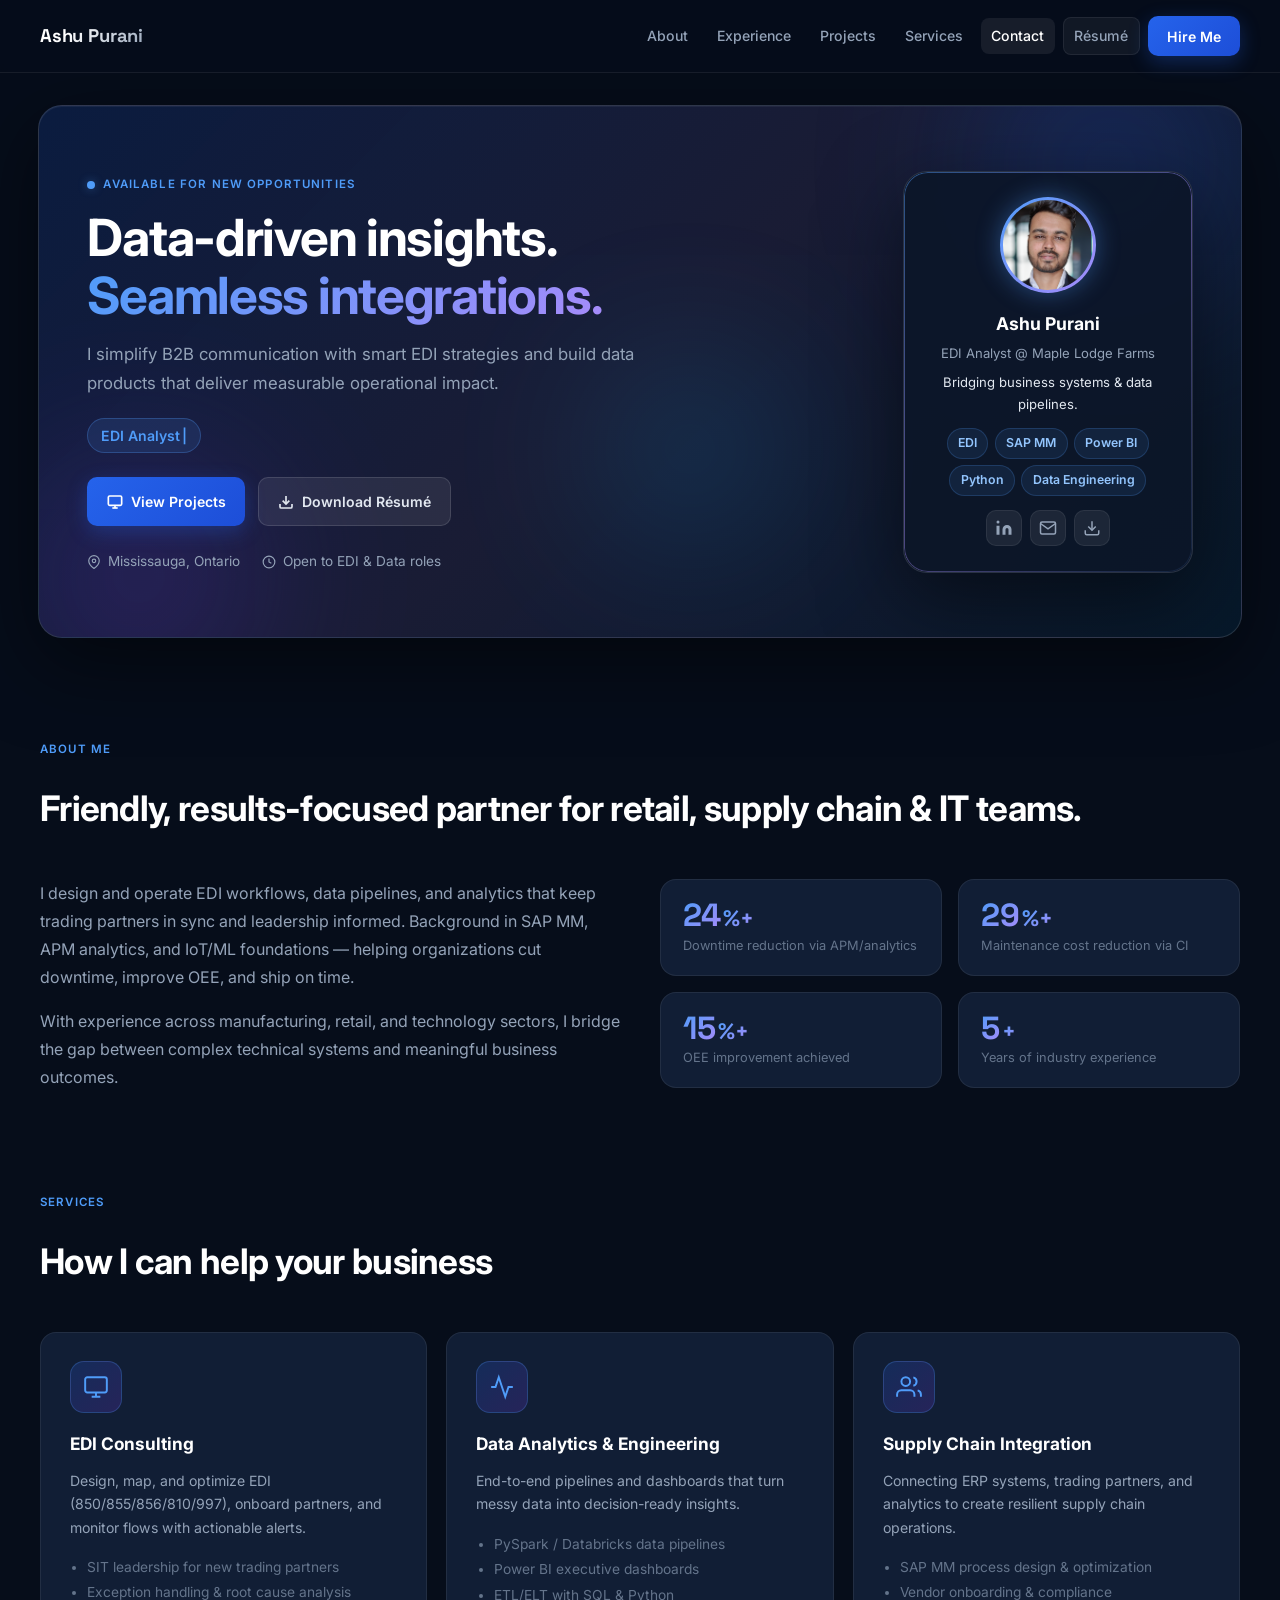
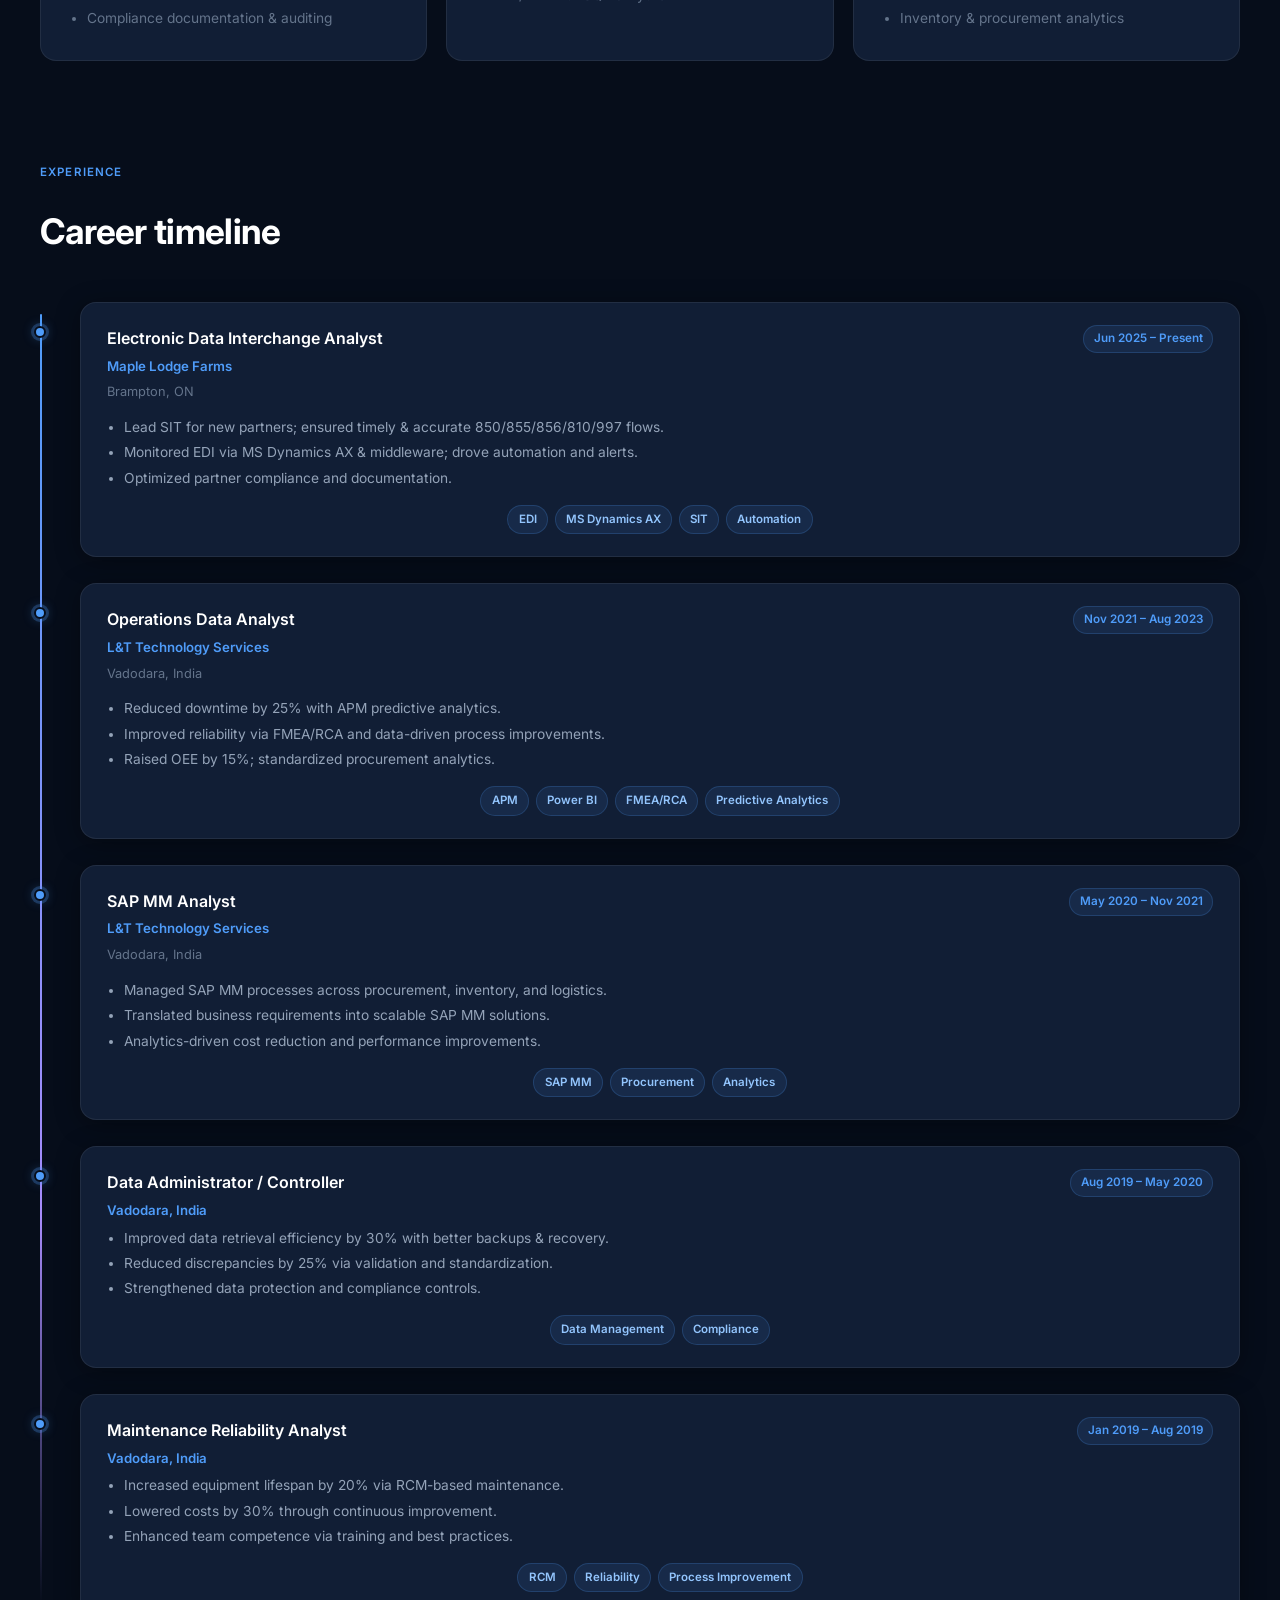
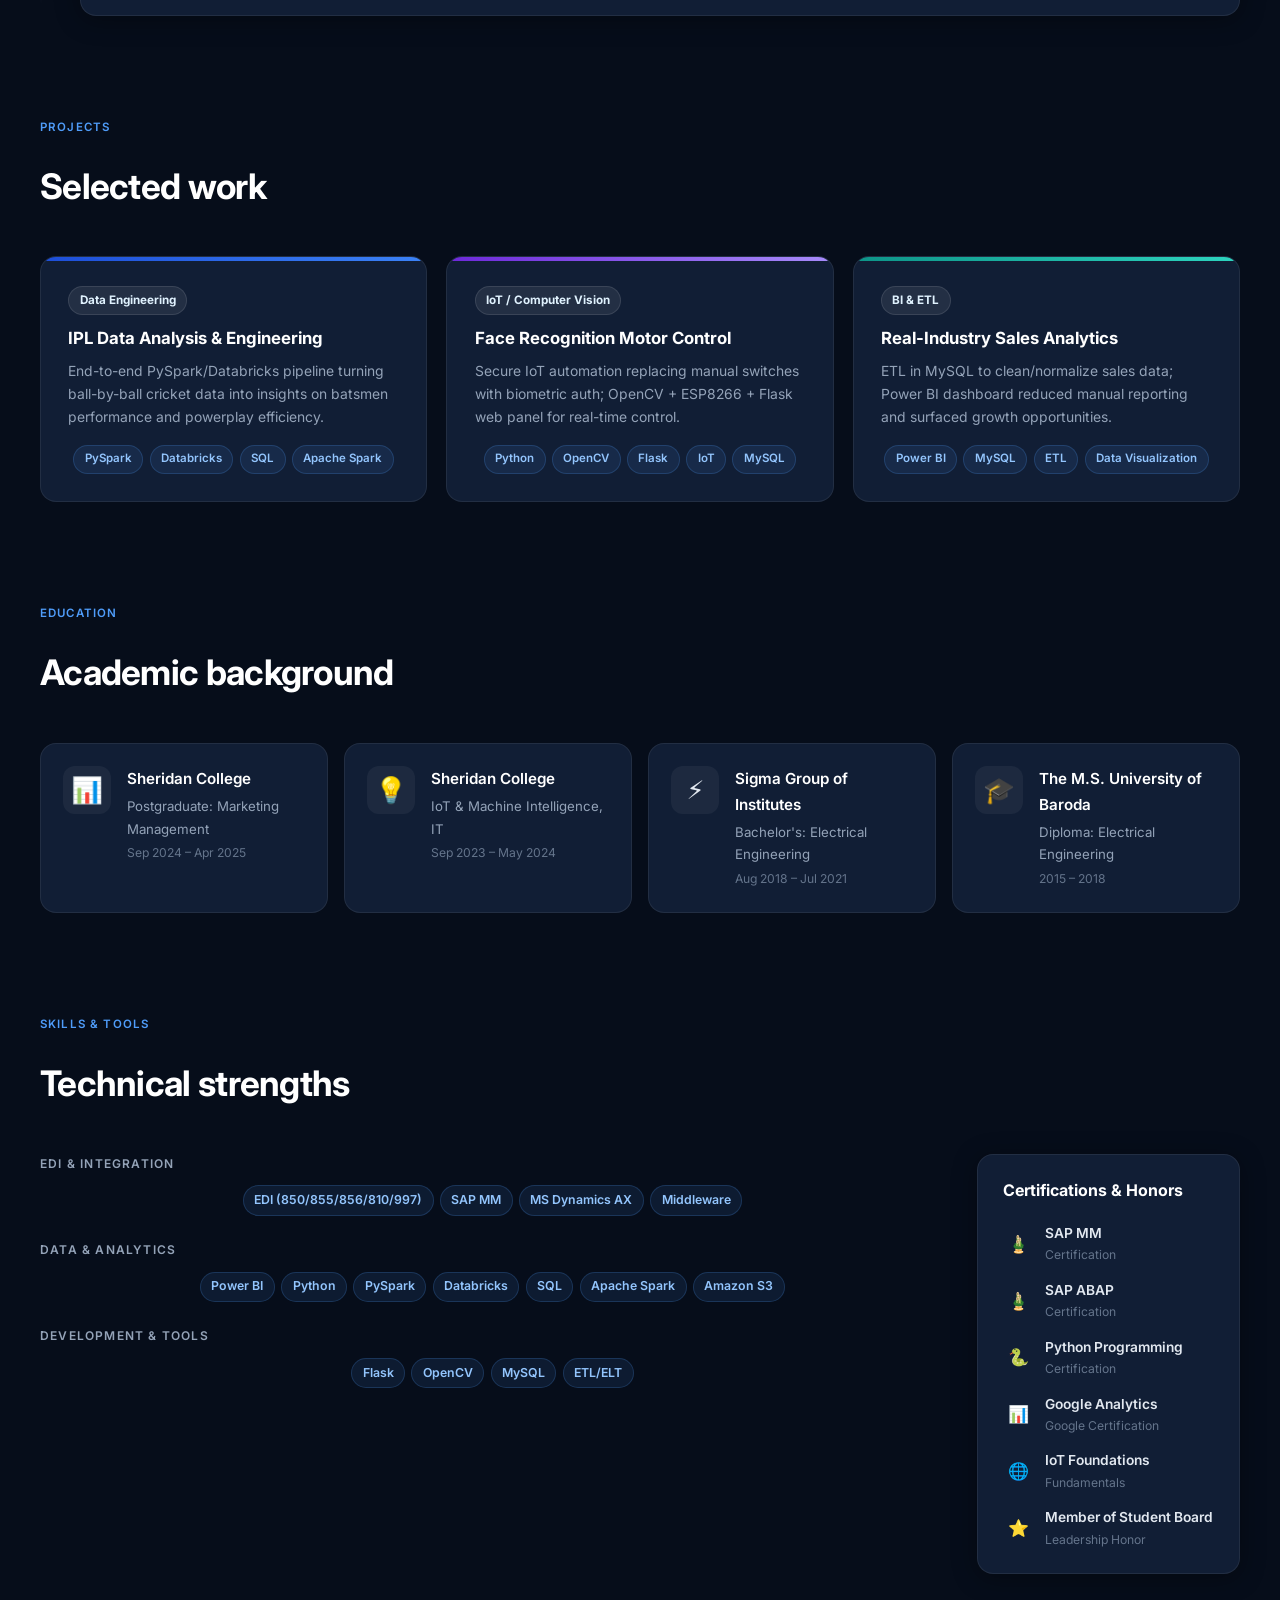
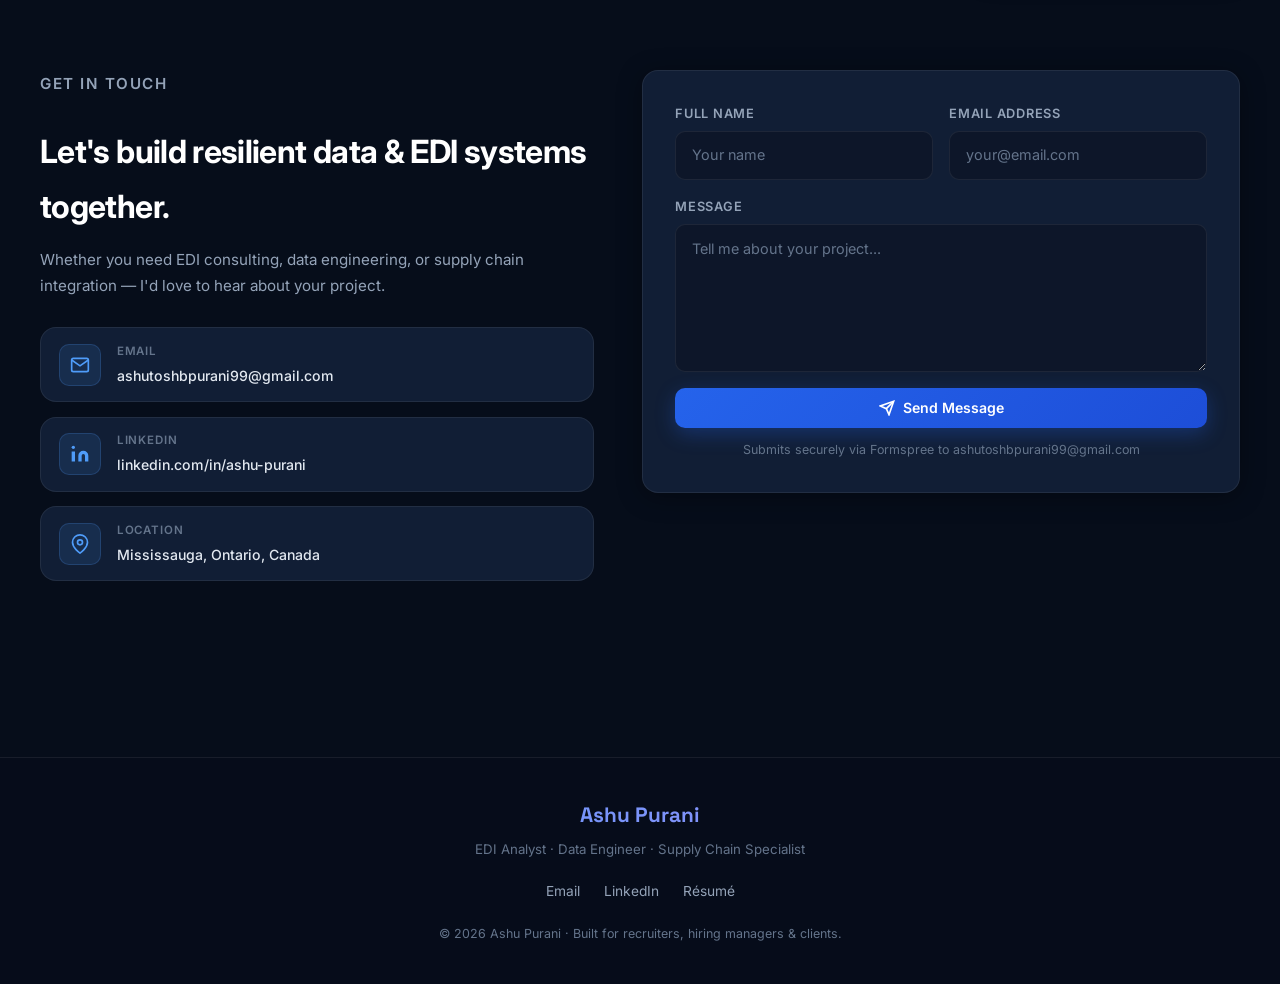
==== commit 61c735e3: "fix: correct IOT to IoT spelling in education section Agent-Logs-Url: https://github.com/Ashupurani/" ====
--- a/index.html
+++ b/index.html
@@ -357,7 +357,7 @@
           <div class="edu-icon" aria-hidden="true">&#128161;</div>
           <div>
             <h3>Sheridan College</h3>
-            <p class="edu-program">IOT &amp; Machine Intelligence, IT</p>
+            <p class="edu-program">IoT &amp; Machine Intelligence, IT</p>
             <p class="edu-date">Sep 2023 &ndash; May 2024</p>
           </div>
         </div>
